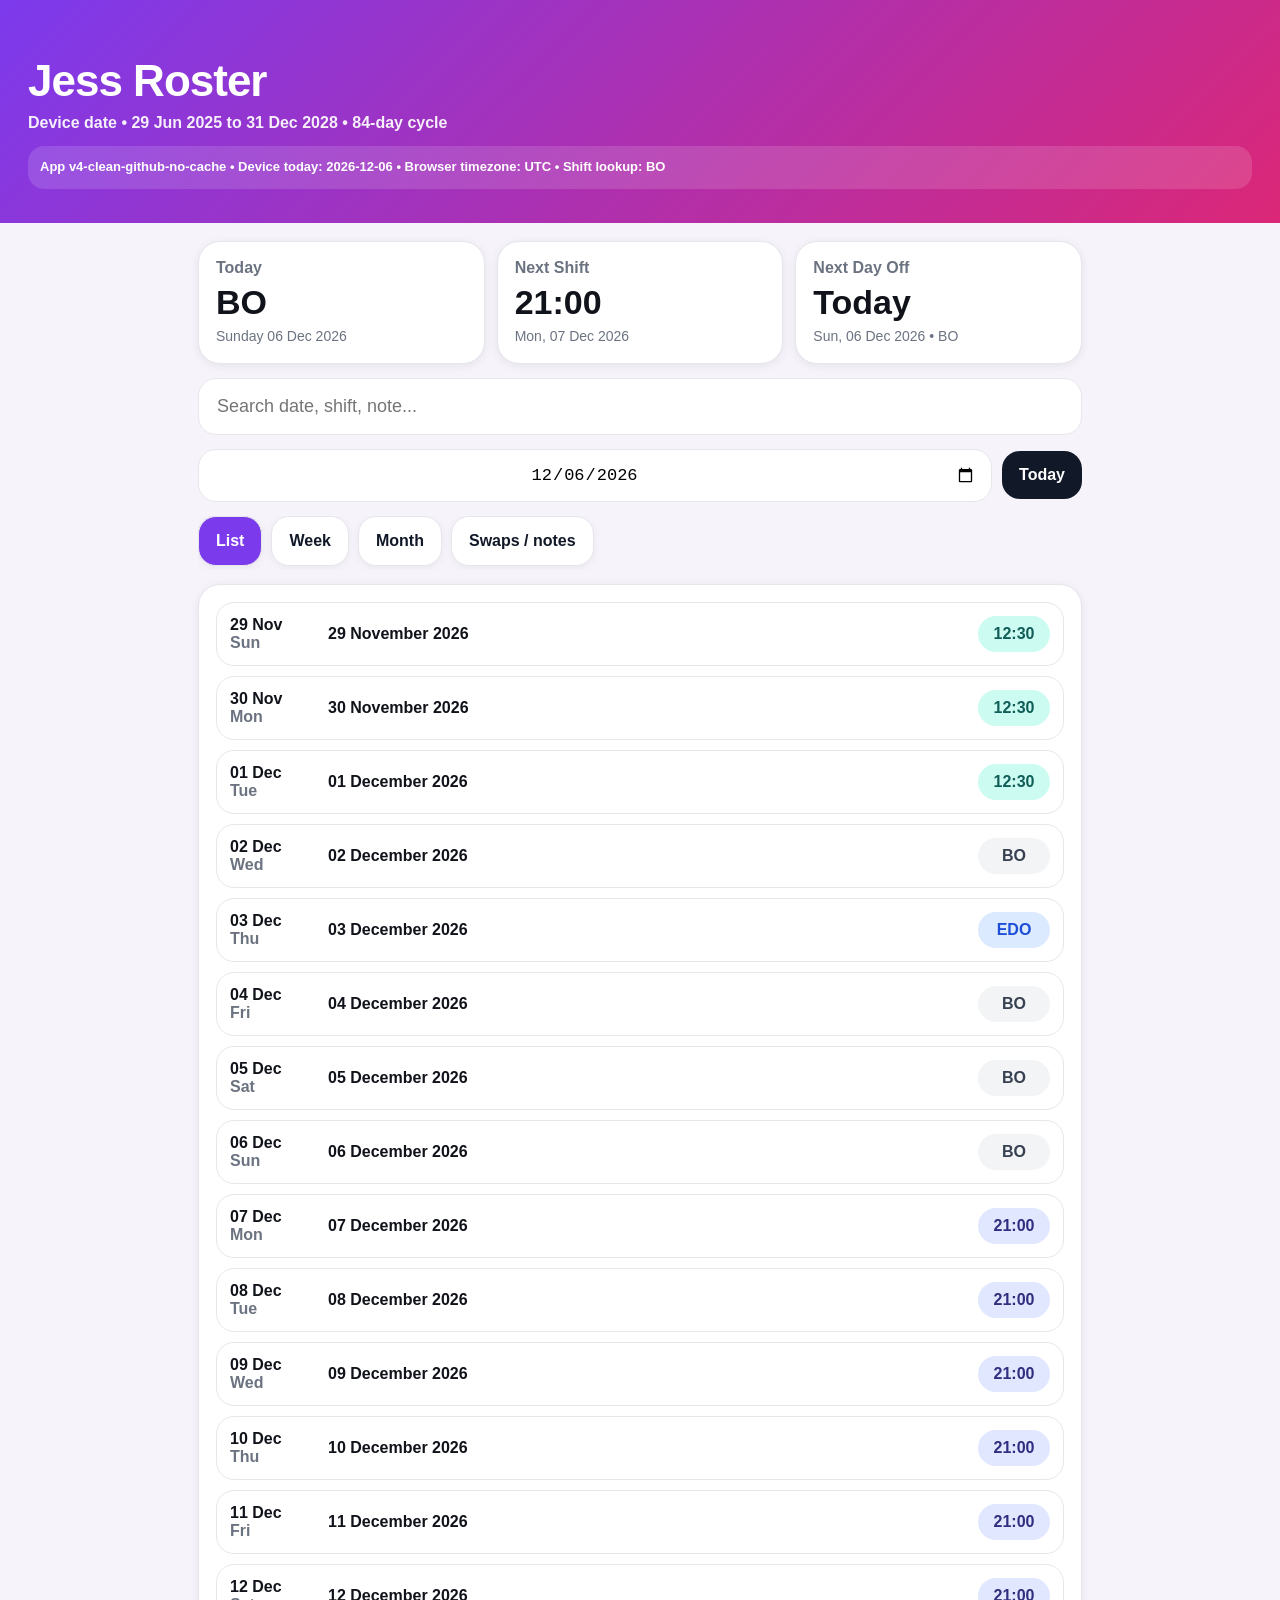
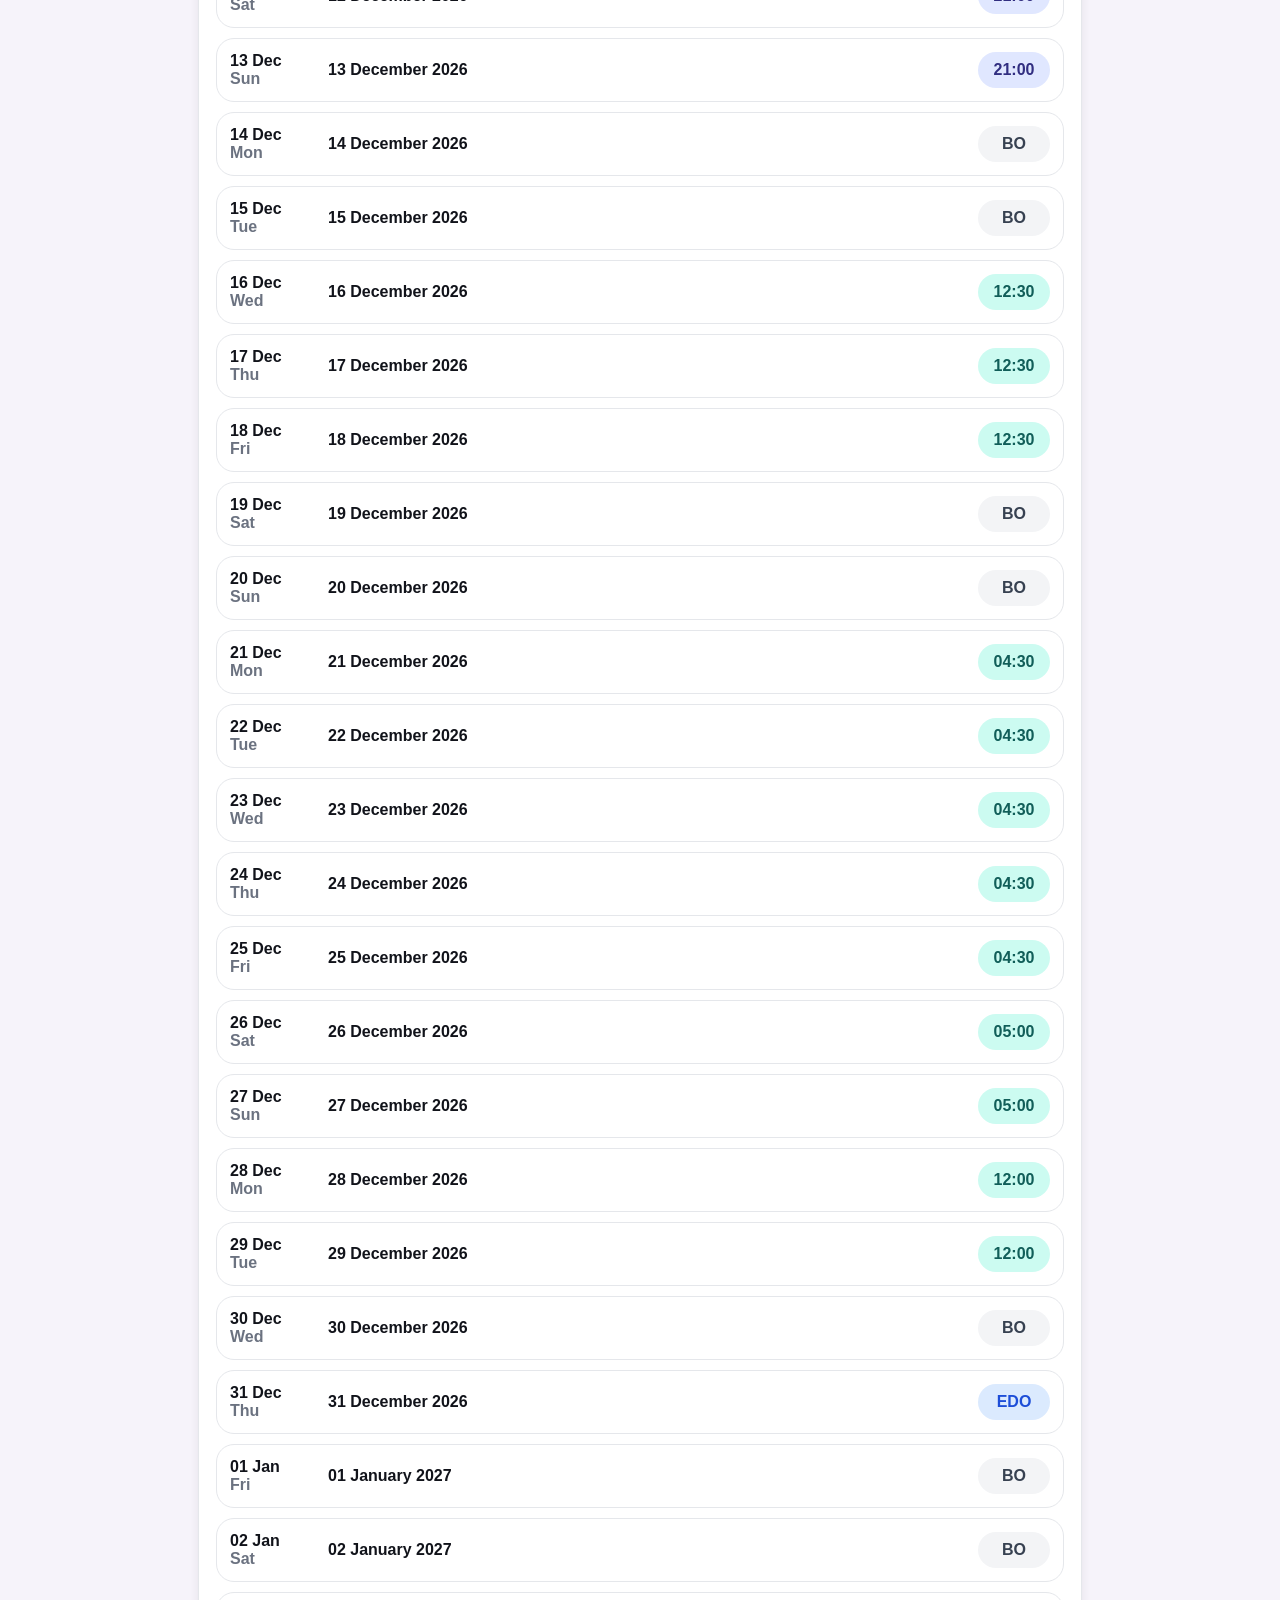
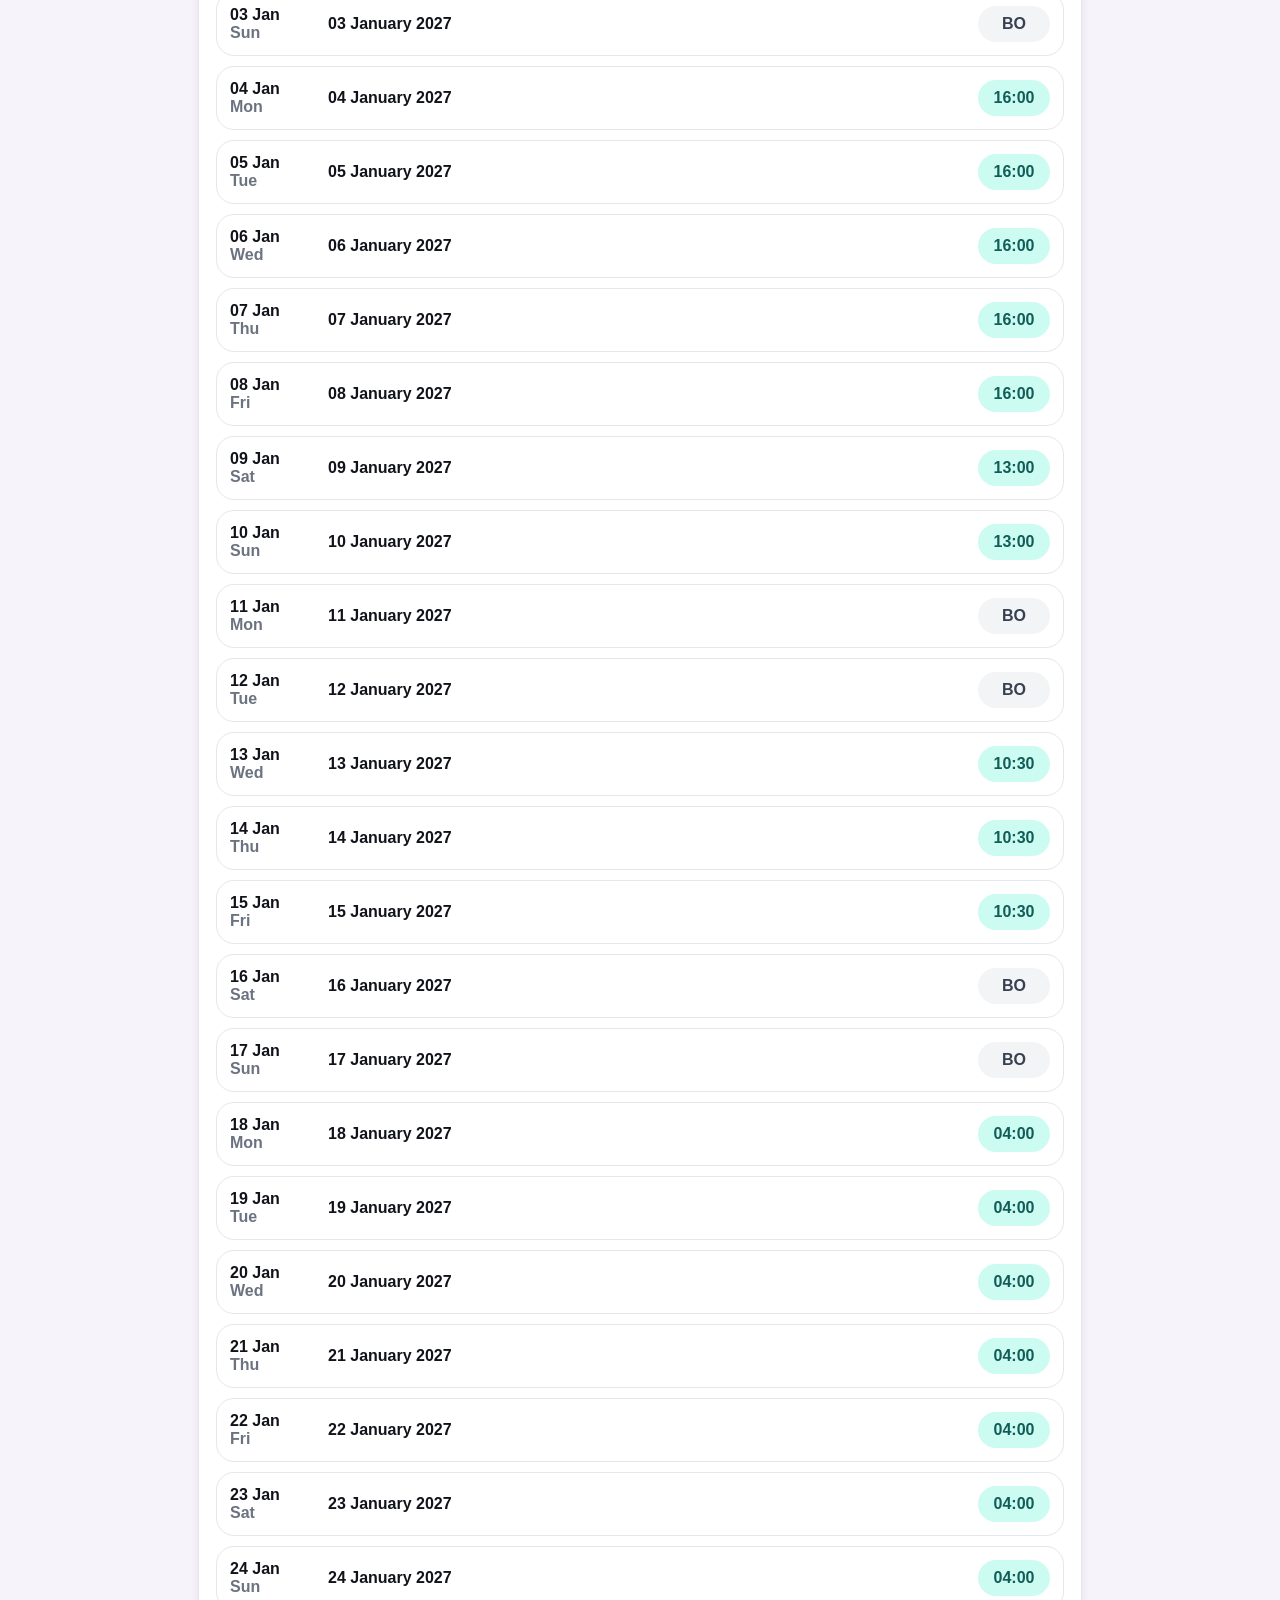
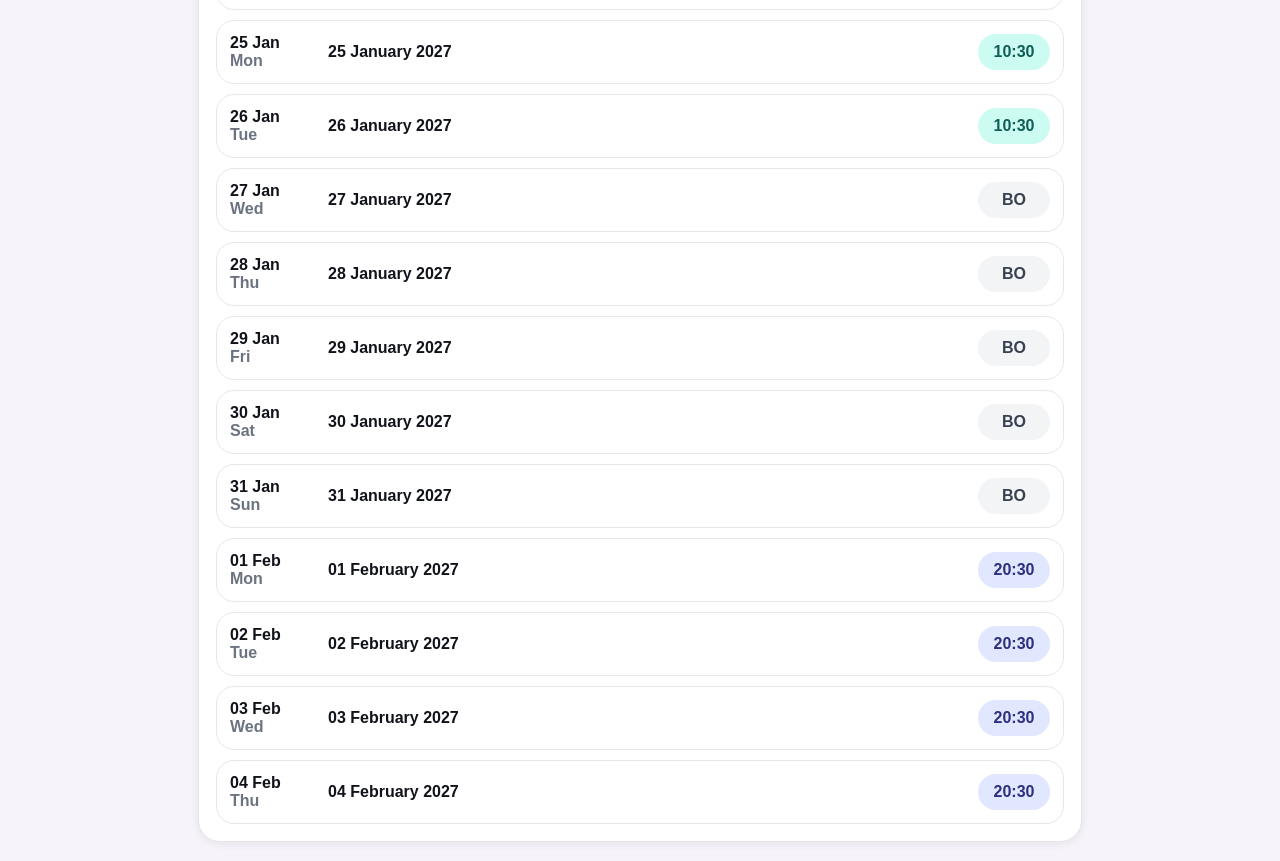
==== Index.html @ bc6a0fcf "Add files via upload" ====
<!doctype html>
<html lang="en-AU">
<head>
<meta charset="utf-8">
<meta name="viewport" content="width=device-width,initial-scale=1,viewport-fit=cover">
<meta name="theme-color" content="#7c3aed">
<meta name="apple-mobile-web-app-capable" content="yes">
<meta name="apple-mobile-web-app-status-bar-style" content="black-translucent">
<meta name="apple-mobile-web-app-title" content="Jess Roster">
<link rel="manifest" href="./manifest.json">
<link rel="apple-touch-icon" href="./icon-192.png">
<title>Jess Roster</title>
<style>
:root {
  --bg:#f6f3fa; --card:#fff; --ink:#11131a; --muted:#6b7280; --line:#e5e7eb;
  --purple:#7c3aed; --pink:#db2777;
}
* { box-sizing:border-box; -webkit-tap-highlight-color:transparent; }
html { -webkit-text-size-adjust:100%; }
body {
  margin:0; background:var(--bg); color:var(--ink);
  font-family:-apple-system,BlinkMacSystemFont,"Segoe UI",Roboto,Arial,sans-serif;
  padding-bottom:env(safe-area-inset-bottom);
}
header {
  padding:calc(42px + env(safe-area-inset-top)) 22px 26px;
  color:white; background:linear-gradient(135deg,var(--purple),var(--pink));
}
h1 { margin:0; font-size:40px; letter-spacing:-1px; }
header p { margin:8px 0 0; font-size:16px; opacity:.92; font-weight:700; }
main { padding:14px; max-width:920px; margin:auto; }
.grid { display:grid; grid-template-columns:1fr; gap:12px; }
.card { background:var(--card); border:1px solid var(--line); border-radius:22px; padding:17px; box-shadow:0 2px 10px #00000012; }
.label { color:var(--muted); font-weight:800; font-size:16px; }
.big { font-size:34px; font-weight:900; margin-top:8px; line-height:1.05; min-height:38px; }
.small { color:var(--muted); font-size:14px; margin-top:5px; min-height:18px; }
.search { width:100%; padding:17px 18px; border:1px solid var(--line); border-radius:18px; font-size:18px; margin:14px 0; }
.datebar { display:flex; gap:10px; align-items:center; }
.datebar input { min-width:0; flex:1; padding:15px; border-radius:18px; border:1px solid var(--line); text-align:center; font-size:17px; }
button { border:0; border-radius:18px; padding:15px 17px; font-weight:900; background:#111827; color:white; cursor:pointer; font-size:16px; }
.tabs { display:flex; gap:9px; overflow:auto; margin:14px 0; padding-bottom:4px; }
.tabs button { white-space:nowrap; background:white; color:#111827; border:1px solid var(--line); box-shadow:0 2px 8px #0000000d; }
.tabs button.active { background:var(--purple); color:white; }
.rows { display:grid; gap:10px; }
.row { display:grid; grid-template-columns:88px 1fr 76px; gap:10px; align-items:center; padding:13px; border:1px solid var(--line); border-radius:18px; background:white; }
.row .d { font-weight:900; }
.row .w { color:var(--muted); font-weight:700; }
.pill { justify-self:end; min-width:72px; text-align:center; border-radius:999px; padding:9px 10px; font-weight:900; background:#eef2ff; }
.pill.off { background:#f3f4f6; color:#374151; }
.pill.day { background:#ccfbf1; color:#115e59; }
.pill.night { background:#e0e7ff; color:#312e81; }
.pill.leave { background:#fef3c7; color:#92400e; }
.pill.edo { background:#dbeafe; color:#1d4ed8; }
.monthHead { display:flex; align-items:center; justify-content:space-between; margin-bottom:12px; gap:10px; }
.monthHead h2 { margin:0; font-size:21px; text-align:center; }
.monthGrid { display:grid; grid-template-columns:repeat(7,1fr); gap:6px; }
.dow { text-align:center; font-size:12px; font-weight:900; color:var(--muted); }
.daycell { min-height:66px; background:white; border:1px solid var(--line); border-radius:14px; padding:6px; }
.daycell.other { opacity:.35; }
.daycell.today { outline:3px solid var(--purple); }
.num { font-weight:900; }
.shift { margin-top:5px; display:inline-block; font-weight:900; font-size:12px; border-radius:999px; padding:5px 6px; background:#eef2ff; }
textarea { width:100%; border:1px solid var(--line); border-radius:14px; padding:12px; min-height:90px; font-size:16px; }
.note { border:1px solid var(--line); background:white; border-radius:16px; padding:12px; margin-bottom:10px; }
.debug { margin-top:14px; padding:12px; border-radius:16px; background:#ffffff22; color:white; font-size:13px; font-weight:700; line-height:1.45; overflow-wrap:anywhere; }
@media (min-width:720px) {
  header { padding:56px 28px 34px; }
  h1 { font-size:44px; }
  main { padding:18px; }
  .grid { grid-template-columns:repeat(3,1fr); }
  .big { font-size:34px; }
  .daycell { min-height:78px; padding:8px; }
}
</style>
</head>
<body>
<header>
  <h1>Jess Roster</h1>
  <p>Device date • 29 Jun 2025 to 31 Dec 2028 • 84-day cycle</p>
  <div class="debug" id="debugBox">Loading v4-clean-github-no-cache...</div>
</header>
<main>
  <section class="grid">
    <div class="card"><div class="label">Today</div><div id="todayShift" class="big">—</div><div id="todayDate" class="small"></div></div>
    <div class="card"><div class="label">Next Shift</div><div id="nextShift" class="big">—</div><div id="nextDate" class="small"></div></div>
    <div class="card"><div class="label">Next Day Off</div><div id="nextOff" class="big">—</div><div id="nextOffDate" class="small"></div></div>
  </section>

  <input id="search" class="search" placeholder="Search date, shift, note...">

  <div class="datebar">
    <input id="jumpDate" type="date">
    <button id="todayButton" type="button">Today</button>
  </div>

  <nav class="tabs">
    <button class="active" data-view="list" type="button">List</button>
    <button data-view="week" type="button">Week</button>
    <button data-view="month" type="button">Month</button>
    <button data-view="notes" type="button">Swaps / notes</button>
  </nav>

  <section id="content" class="card"></section>
</main>

<script>
const APP_VERSION = "v4-clean-github-no-cache";
const ROSTER = [{"date":"2025-06-29","shift":"20:30"},{"date":"2025-06-30","shift":"BO"},{"date":"2025-07-01","shift":"BO"},{"date":"2025-07-02","shift":"12:00"},{"date":"2025-07-03","shift":"12:00"},{"date":"2025-07-04","shift":"12:00"},{"date":"2025-07-05","shift":"BO"},{"date":"2025-07-06","shift":"BO"},{"date":"2025-07-07","shift":"05:30"},{"date":"2025-07-08","shift":"05:30"},{"date":"2025-07-09","shift":"05:30"},{"date":"2025-07-10","shift":"05:30"},{"date":"2025-07-11","shift":"05:30"},{"date":"2025-07-12","shift":"12:30"},{"date":"2025-07-13","shift":"12:30"},{"date":"2025-07-14","shift":"12:30"},{"date":"2025-07-15","shift":"12:30"},{"date":"2025-07-16","shift":"BO"},{"date":"2025-07-17","shift":"EDO"},{"date":"2025-07-18","shift":"BO"},{"date":"2025-07-19","shift":"BO"},{"date":"2025-07-20","shift":"BO"},{"date":"2025-07-21","shift":"21:00"},{"date":"2025-07-22","shift":"21:00"},{"date":"2025-07-23","shift":"21:00"},{"date":"2025-07-24","shift":"21:00"},{"date":"2025-07-25","shift":"21:00"},{"date":"2025-07-26","shift":"21:00"},{"date":"2025-07-27","shift":"21:00"},{"date":"2025-07-28","shift":"BO"},{"date":"2025-07-29","shift":"BO"},{"date":"2025-07-30","shift":"12:30"},{"date":"2025-07-31","shift":"12:30"},{"date":"2025-08-01","shift":"12:30"},{"date":"2025-08-02","shift":"BO"},{"date":"2025-08-03","shift":"BO"},{"date":"2025-08-04","shift":"04:30"},{"date":"2025-08-05","shift":"04:30"},{"date":"2025-08-06","shift":"04:30"},{"date":"2025-08-07","shift":"04:30"},{"date":"2025-08-08","shift":"04:30"},{"date":"2025-08-09","shift":"05:00"},{"date":"2025-08-10","shift":"05:00"},{"date":"2025-08-11","shift":"12:00"},{"date":"2025-08-12","shift":"12:00"},{"date":"2025-08-13","shift":"BO"},{"date":"2025-08-14","shift":"EDO"},{"date":"2025-08-15","shift":"BO"},{"date":"2025-08-16","shift":"BO"},{"date":"2025-08-17","shift":"BO"},{"date":"2025-08-18","shift":"16:00"},{"date":"2025-08-19","shift":"16:00"},{"date":"2025-08-20","shift":"16:00"},{"date":"2025-08-21","shift":"16:00"},{"date":"2025-08-22","shift":"16:00"},{"date":"2025-08-23","shift":"13:00"},{"date":"2025-08-24","shift":"13:00"},{"date":"2025-08-25","shift":"BO"},{"date":"2025-08-26","shift":"BO"},{"date":"2025-08-27","shift":"10:30"},{"date":"2025-08-28","shift":"10:30"},{"date":"2025-08-29","shift":"10:30"},{"date":"2025-08-30","shift":"BO"},{"date":"2025-08-31","shift":"BO"},{"date":"2025-09-01","shift":"04:00"},{"date":"2025-09-02","shift":"04:00"},{"date":"2025-09-03","shift":"04:00"},{"date":"2025-09-04","shift":"04:00"},{"date":"2025-09-05","shift":"04:00"},{"date":"2025-09-06","shift":"04:00"},{"date":"2025-09-07","shift":"04:00"},{"date":"2025-09-08","shift":"10:30"},{"date":"2025-09-09","shift":"10:30"},{"date":"2025-09-10","shift":"BO"},{"date":"2025-09-11","shift":"BO"},{"date":"2025-09-12","shift":"BO"},{"date":"2025-09-13","shift":"BO"},{"date":"2025-09-14","shift":"BO"},{"date":"2025-09-15","shift":"20:30"},{"date":"2025-09-16","shift":"20:30"},{"date":"2025-09-17","shift":"20:30"},{"date":"2025-09-18","shift":"20:30"},{"date":"2025-09-19","shift":"20:30"},{"date":"2025-09-20","shift":"20:30"},{"date":"2025-09-21","shift":"20:30"},{"date":"2025-09-22","shift":"BO"},{"date":"2025-09-23","shift":"BO"},{"date":"2025-09-24","shift":"12:00"},{"date":"2025-09-25","shift":"12:00"},{"date":"2025-09-26","shift":"12:00"},{"date":"2025-09-27","shift":"BO"},{"date":"2025-09-28","shift":"BO"},{"date":"2025-09-29","shift":"05:30"},{"date":"2025-09-30","shift":"05:30"},{"date":"2025-10-01","shift":"05:30"},{"date":"2025-10-02","shift":"05:30"},{"date":"2025-10-03","shift":"05:30"},{"date":"2025-10-04","shift":"12:30"},{"date":"2025-10-05","shift":"12:30"},{"date":"2025-10-06","shift":"12:30"},{"date":"2025-10-07","shift":"12:30"},{"date":"2025-10-08","shift":"BO"},{"date":"2025-10-09","shift":"EDO"},{"date":"2025-10-10","shift":"BO"},{"date":"2025-10-11","shift":"BO"},{"date":"2025-10-12","shift":"BO"},{"date":"2025-10-13","shift":"21:00"},{"date":"2025-10-14","shift":"21:00"},{"date":"2025-10-15","shift":"21:00"},{"date":"2025-10-16","shift":"21:00"},{"date":"2025-10-17","shift":"21:00"},{"date":"2025-10-18","shift":"21:00"},{"date":"2025-10-19","shift":"21:00"},{"date":"2025-10-20","shift":"BO"},{"date":"2025-10-21","shift":"BO"},{"date":"2025-10-22","shift":"12:30"},{"date":"2025-10-23","shift":"12:30"},{"date":"2025-10-24","shift":"12:30"},{"date":"2025-10-25","shift":"BO"},{"date":"2025-10-26","shift":"BO"},{"date":"2025-10-27","shift":"04:30"},{"date":"2025-10-28","shift":"04:30"},{"date":"2025-10-29","shift":"04:30"},{"date":"2025-10-30","shift":"04:30"},{"date":"2025-10-31","shift":"04:30"},{"date":"2025-11-01","shift":"05:00"},{"date":"2025-11-02","shift":"05:00"},{"date":"2025-11-03","shift":"12:00"},{"date":"2025-11-04","shift":"12:00"},{"date":"2025-11-05","shift":"BO"},{"date":"2025-11-06","shift":"EDO"},{"date":"2025-11-07","shift":"BO"},{"date":"2025-11-08","shift":"BO"},{"date":"2025-11-09","shift":"BO"},{"date":"2025-11-10","shift":"16:00"},{"date":"2025-11-11","shift":"16:00"},{"date":"2025-11-12","shift":"16:00"},{"date":"2025-11-13","shift":"16:00"},{"date":"2025-11-14","shift":"16:00"},{"date":"2025-11-15","shift":"13:00"},{"date":"2025-11-16","shift":"13:00"},{"date":"2025-11-17","shift":"BO"},{"date":"2025-11-18","shift":"BO"},{"date":"2025-11-19","shift":"10:30"},{"date":"2025-11-20","shift":"10:30"},{"date":"2025-11-21","shift":"10:30"},{"date":"2025-11-22","shift":"BO"},{"date":"2025-11-23","shift":"BO"},{"date":"2025-11-24","shift":"04:00"},{"date":"2025-11-25","shift":"04:00"},{"date":"2025-11-26","shift":"04:00"},{"date":"2025-11-27","shift":"04:00"},{"date":"2025-11-28","shift":"04:00"},{"date":"2025-11-29","shift":"04:00"},{"date":"2025-11-30","shift":"04:00"},{"date":"2025-12-01","shift":"10:30"},{"date":"2025-12-02","shift":"10:30"},{"date":"2025-12-03","shift":"BO"},{"date":"2025-12-04","shift":"BO"},{"date":"2025-12-05","shift":"BO"},{"date":"2025-12-06","shift":"BO"},{"date":"2025-12-07","shift":"BO"},{"date":"2025-12-08","shift":"20:30"},{"date":"2025-12-09","shift":"20:30"},{"date":"2025-12-10","shift":"20:30"},{"date":"2025-12-11","shift":"20:30"},{"date":"2025-12-12","shift":"20:30"},{"date":"2025-12-13","shift":"20:30"},{"date":"2025-12-14","shift":"20:30"},{"date":"2025-12-15","shift":"BO"},{"date":"2025-12-16","shift":"BO"},{"date":"2025-12-17","shift":"12:00"},{"date":"2025-12-18","shift":"12:00"},{"date":"2025-12-19","shift":"12:00"},{"date":"2025-12-20","shift":"BO"},{"date":"2025-12-21","shift":"BO"},{"date":"2025-12-22","shift":"05:30"},{"date":"2025-12-23","shift":"05:30"},{"date":"2025-12-24","shift":"05:30"},{"date":"2025-12-25","shift":"05:30"},{"date":"2025-12-26","shift":"05:30"},{"date":"2025-12-27","shift":"12:30"},{"date":"2025-12-28","shift":"12:30"},{"date":"2025-12-29","shift":"12:30"},{"date":"2025-12-30","shift":"12:30"},{"date":"2025-12-31","shift":"BO"},{"date":"2026-01-01","shift":"EDO"},{"date":"2026-01-02","shift":"BO"},{"date":"2026-01-03","shift":"BO"},{"date":"2026-01-04","shift":"BO"},{"date":"2026-01-05","shift":"21:00"},{"date":"2026-01-06","shift":"21:00"},{"date":"2026-01-07","shift":"21:00"},{"date":"2026-01-08","shift":"21:00"},{"date":"2026-01-09","shift":"21:00"},{"date":"2026-01-10","shift":"21:00"},{"date":"2026-01-11","shift":"21:00"},{"date":"2026-01-12","shift":"BO"},{"date":"2026-01-13","shift":"BO"},{"date":"2026-01-14","shift":"12:30"},{"date":"2026-01-15","shift":"12:30"},{"date":"2026-01-16","shift":"12:30"},{"date":"2026-01-17","shift":"BO"},{"date":"2026-01-18","shift":"BO"},{"date":"2026-01-19","shift":"04:30"},{"date":"2026-01-20","shift":"04:30"},{"date":"2026-01-21","shift":"04:30"},{"date":"2026-01-22","shift":"04:30"},{"date":"2026-01-23","shift":"04:30"},{"date":"2026-01-24","shift":"05:00"},{"date":"2026-01-25","shift":"05:00"},{"date":"2026-01-26","shift":"12:00"},{"date":"2026-01-27","shift":"12:00"},{"date":"2026-01-28","shift":"BO"},{"date":"2026-01-29","shift":"EDO"},{"date":"2026-01-30","shift":"BO"},{"date":"2026-01-31","shift":"BO"},{"date":"2026-02-01","shift":"BO"},{"date":"2026-02-02","shift":"16:00"},{"date":"2026-02-03","shift":"16:00"},{"date":"2026-02-04","shift":"16:00"},{"date":"2026-02-05","shift":"16:00"},{"date":"2026-02-06","shift":"16:00"},{"date":"2026-02-07","shift":"13:00"},{"date":"2026-02-08","shift":"13:00"},{"date":"2026-02-09","shift":"BO"},{"date":"2026-02-10","shift":"BO"},{"date":"2026-02-11","shift":"10:30"},{"date":"2026-02-12","shift":"10:30"},{"date":"2026-02-13","shift":"10:30"},{"date":"2026-02-14","shift":"BO"},{"date":"2026-02-15","shift":"BO"},{"date":"2026-02-16","shift":"04:00"},{"date":"2026-02-17","shift":"04:00"},{"date":"2026-02-18","shift":"04:00"},{"date":"2026-02-19","shift":"04:00"},{"date":"2026-02-20","shift":"04:00"},{"date":"2026-02-21","shift":"04:00"},{"date":"2026-02-22","shift":"04:00"},{"date":"2026-02-23","shift":"10:30"},{"date":"2026-02-24","shift":"10:30"},{"date":"2026-02-25","shift":"BO"},{"date":"2026-02-26","shift":"BO"},{"date":"2026-02-27","shift":"BO"},{"date":"2026-02-28","shift":"BO"},{"date":"2026-03-01","shift":"BO"},{"date":"2026-03-02","shift":"20:30"},{"date":"2026-03-03","shift":"20:30"},{"date":"2026-03-04","shift":"20:30"},{"date":"2026-03-05","shift":"20:30"},{"date":"2026-03-06","shift":"20:30"},{"date":"2026-03-07","shift":"20:30"},{"date":"2026-03-08","shift":"20:30"},{"date":"2026-03-09","shift":"BO"},{"date":"2026-03-10","shift":"BO"},{"date":"2026-03-11","shift":"12:00"},{"date":"2026-03-12","shift":"12:00"},{"date":"2026-03-13","shift":"12:00"},{"date":"2026-03-14","shift":"BO"},{"date":"2026-03-15","shift":"BO"},{"date":"2026-03-16","shift":"05:30"},{"date":"2026-03-17","shift":"05:30"},{"date":"2026-03-18","shift":"05:30"},{"date":"2026-03-19","shift":"05:30"},{"date":"2026-03-20","shift":"05:30"},{"date":"2026-03-21","shift":"12:30"},{"date":"2026-03-22","shift":"12:30"},{"date":"2026-03-23","shift":"12:30"},{"date":"2026-03-24","shift":"12:30"},{"date":"2026-03-25","shift":"BO"},{"date":"2026-03-26","shift":"EDO"},{"date":"2026-03-27","shift":"BO"},{"date":"2026-03-28","shift":"BO"},{"date":"2026-03-29","shift":"BO"},{"date":"2026-03-30","shift":"21:00"},{"date":"2026-03-31","shift":"21:00"},{"date":"2026-04-01","shift":"21:00"},{"date":"2026-04-02","shift":"21:00"},{"date":"2026-04-03","shift":"21:00"},{"date":"2026-04-04","shift":"21:00"},{"date":"2026-04-05","shift":"21:00"},{"date":"2026-04-06","shift":"BO"},{"date":"2026-04-07","shift":"BO"},{"date":"2026-04-08","shift":"12:30"},{"date":"2026-04-09","shift":"12:30"},{"date":"2026-04-10","shift":"12:30"},{"date":"2026-04-11","shift":"BO"},{"date":"2026-04-12","shift":"BO"},{"date":"2026-04-13","shift":"04:30"},{"date":"2026-04-14","shift":"04:30"},{"date":"2026-04-15","shift":"04:30"},{"date":"2026-04-16","shift":"04:30"},{"date":"2026-04-17","shift":"04:30"},{"date":"2026-04-18","shift":"05:00"},{"date":"2026-04-19","shift":"05:00"},{"date":"2026-04-20","shift":"12:00"},{"date":"2026-04-21","shift":"12:00"},{"date":"2026-04-22","shift":"BO"},{"date":"2026-04-23","shift":"EDO"},{"date":"2026-04-24","shift":"BO"},{"date":"2026-04-25","shift":"BO"},{"date":"2026-04-26","shift":"BO"},{"date":"2026-04-27","shift":"16:00"},{"date":"2026-04-28","shift":"16:00"},{"date":"2026-04-29","shift":"16:00"},{"date":"2026-04-30","shift":"16:00"},{"date":"2026-05-01","shift":"16:00"},{"date":"2026-05-02","shift":"13:00"},{"date":"2026-05-03","shift":"13:00"},{"date":"2026-05-04","shift":"BO"},{"date":"2026-05-05","shift":"BO"},{"date":"2026-05-06","shift":"10:30"},{"date":"2026-05-07","shift":"10:30"},{"date":"2026-05-08","shift":"10:30"},{"date":"2026-05-09","shift":"BO"},{"date":"2026-05-10","shift":"BO"},{"date":"2026-05-11","shift":"04:00"},{"date":"2026-05-12","shift":"04:00"},{"date":"2026-05-13","shift":"04:00"},{"date":"2026-05-14","shift":"04:00"},{"date":"2026-05-15","shift":"04:00"},{"date":"2026-05-16","shift":"04:00"},{"date":"2026-05-17","shift":"04:00"},{"date":"2026-05-18","shift":"10:30"},{"date":"2026-05-19","shift":"10:30"},{"date":"2026-05-20","shift":"BO"},{"date":"2026-05-21","shift":"BO"},{"date":"2026-05-22","shift":"BO"},{"date":"2026-05-23","shift":"BO"},{"date":"2026-05-24","shift":"BO"},{"date":"2026-05-25","shift":"20:30"},{"date":"2026-05-26","shift":"20:30"},{"date":"2026-05-27","shift":"20:30"},{"date":"2026-05-28","shift":"20:30"},{"date":"2026-05-29","shift":"20:30"},{"date":"2026-05-30","shift":"20:30"},{"date":"2026-05-31","shift":"20:30"},{"date":"2026-06-01","shift":"BO"},{"date":"2026-06-02","shift":"BO"},{"date":"2026-06-03","shift":"12:00"},{"date":"2026-06-04","shift":"12:00"},{"date":"2026-06-05","shift":"12:00"},{"date":"2026-06-06","shift":"BO"},{"date":"2026-06-07","shift":"BO"},{"date":"2026-06-08","shift":"05:30"},{"date":"2026-06-09","shift":"05:30"},{"date":"2026-06-10","shift":"05:30"},{"date":"2026-06-11","shift":"05:30"},{"date":"2026-06-12","shift":"05:30"},{"date":"2026-06-13","shift":"12:30"},{"date":"2026-06-14","shift":"12:30"},{"date":"2026-06-15","shift":"12:30"},{"date":"2026-06-16","shift":"12:30"},{"date":"2026-06-17","shift":"BO"},{"date":"2026-06-18","shift":"EDO"},{"date":"2026-06-19","shift":"BO"},{"date":"2026-06-20","shift":"BO"},{"date":"2026-06-21","shift":"BO"},{"date":"2026-06-22","shift":"21:00"},{"date":"2026-06-23","shift":"21:00"},{"date":"2026-06-24","shift":"21:00"},{"date":"2026-06-25","shift":"21:00"},{"date":"2026-06-26","shift":"21:00"},{"date":"2026-06-27","shift":"21:00"},{"date":"2026-06-28","shift":"21:00"},{"date":"2026-06-29","shift":"BO"},{"date":"2026-06-30","shift":"BO"},{"date":"2026-07-01","shift":"12:30"},{"date":"2026-07-02","shift":"12:30"},{"date":"2026-07-03","shift":"12:30"},{"date":"2026-07-04","shift":"BO"},{"date":"2026-07-05","shift":"BO"},{"date":"2026-07-06","shift":"04:30"},{"date":"2026-07-07","shift":"04:30"},{"date":"2026-07-08","shift":"04:30"},{"date":"2026-07-09","shift":"04:30"},{"date":"2026-07-10","shift":"04:30"},{"date":"2026-07-11","shift":"05:00"},{"date":"2026-07-12","shift":"05:00"},{"date":"2026-07-13","shift":"12:00"},{"date":"2026-07-14","shift":"12:00"},{"date":"2026-07-15","shift":"BO"},{"date":"2026-07-16","shift":"EDO"},{"date":"2026-07-17","shift":"BO"},{"date":"2026-07-18","shift":"BO"},{"date":"2026-07-19","shift":"BO"},{"date":"2026-07-20","shift":"16:00"},{"date":"2026-07-21","shift":"16:00"},{"date":"2026-07-22","shift":"16:00"},{"date":"2026-07-23","shift":"16:00"},{"date":"2026-07-24","shift":"16:00"},{"date":"2026-07-25","shift":"13:00"},{"date":"2026-07-26","shift":"13:00"},{"date":"2026-07-27","shift":"BO"},{"date":"2026-07-28","shift":"BO"},{"date":"2026-07-29","shift":"10:30"},{"date":"2026-07-30","shift":"10:30"},{"date":"2026-07-31","shift":"10:30"},{"date":"2026-08-01","shift":"BO"},{"date":"2026-08-02","shift":"BO"},{"date":"2026-08-03","shift":"04:00"},{"date":"2026-08-04","shift":"04:00"},{"date":"2026-08-05","shift":"04:00"},{"date":"2026-08-06","shift":"04:00"},{"date":"2026-08-07","shift":"04:00"},{"date":"2026-08-08","shift":"04:00"},{"date":"2026-08-09","shift":"04:00"},{"date":"2026-08-10","shift":"10:30"},{"date":"2026-08-11","shift":"10:30"},{"date":"2026-08-12","shift":"BO"},{"date":"2026-08-13","shift":"BO"},{"date":"2026-08-14","shift":"BO"},{"date":"2026-08-15","shift":"BO"},{"date":"2026-08-16","shift":"BO"},{"date":"2026-08-17","shift":"20:30"},{"date":"2026-08-18","shift":"20:30"},{"date":"2026-08-19","shift":"20:30"},{"date":"2026-08-20","shift":"20:30"},{"date":"2026-08-21","shift":"20:30"},{"date":"2026-08-22","shift":"20:30"},{"date":"2026-08-23","shift":"20:30"},{"date":"2026-08-24","shift":"BO"},{"date":"2026-08-25","shift":"BO"},{"date":"2026-08-26","shift":"12:00"},{"date":"2026-08-27","shift":"12:00"},{"date":"2026-08-28","shift":"12:00"},{"date":"2026-08-29","shift":"BO"},{"date":"2026-08-30","shift":"BO"},{"date":"2026-08-31","shift":"05:30"},{"date":"2026-09-01","shift":"05:30"},{"date":"2026-09-02","shift":"05:30"},{"date":"2026-09-03","shift":"05:30"},{"date":"2026-09-04","shift":"05:30"},{"date":"2026-09-05","shift":"12:30"},{"date":"2026-09-06","shift":"12:30"},{"date":"2026-09-07","shift":"12:30"},{"date":"2026-09-08","shift":"12:30"},{"date":"2026-09-09","shift":"BO"},{"date":"2026-09-10","shift":"EDO"},{"date":"2026-09-11","shift":"BO"},{"date":"2026-09-12","shift":"BO"},{"date":"2026-09-13","shift":"BO"},{"date":"2026-09-14","shift":"21:00"},{"date":"2026-09-15","shift":"21:00"},{"date":"2026-09-16","shift":"21:00"},{"date":"2026-09-17","shift":"21:00"},{"date":"2026-09-18","shift":"21:00"},{"date":"2026-09-19","shift":"21:00"},{"date":"2026-09-20","shift":"21:00"},{"date":"2026-09-21","shift":"BO"},{"date":"2026-09-22","shift":"BO"},{"date":"2026-09-23","shift":"12:30"},{"date":"2026-09-24","shift":"12:30"},{"date":"2026-09-25","shift":"12:30"},{"date":"2026-09-26","shift":"BO"},{"date":"2026-09-27","shift":"BO"},{"date":"2026-09-28","shift":"04:30"},{"date":"2026-09-29","shift":"04:30"},{"date":"2026-09-30","shift":"04:30"},{"date":"2026-10-01","shift":"04:30"},{"date":"2026-10-02","shift":"04:30"},{"date":"2026-10-03","shift":"05:00"},{"date":"2026-10-04","shift":"05:00"},{"date":"2026-10-05","shift":"12:00"},{"date":"2026-10-06","shift":"12:00"},{"date":"2026-10-07","shift":"BO"},{"date":"2026-10-08","shift":"EDO"},{"date":"2026-10-09","shift":"BO"},{"date":"2026-10-10","shift":"BO"},{"date":"2026-10-11","shift":"BO"},{"date":"2026-10-12","shift":"16:00"},{"date":"2026-10-13","shift":"16:00"},{"date":"2026-10-14","shift":"16:00"},{"date":"2026-10-15","shift":"16:00"},{"date":"2026-10-16","shift":"16:00"},{"date":"2026-10-17","shift":"13:00"},{"date":"2026-10-18","shift":"13:00"},{"date":"2026-10-19","shift":"BO"},{"date":"2026-10-20","shift":"BO"},{"date":"2026-10-21","shift":"10:30"},{"date":"2026-10-22","shift":"10:30"},{"date":"2026-10-23","shift":"10:30"},{"date":"2026-10-24","shift":"BO"},{"date":"2026-10-25","shift":"BO"},{"date":"2026-10-26","shift":"04:00"},{"date":"2026-10-27","shift":"04:00"},{"date":"2026-10-28","shift":"04:00"},{"date":"2026-10-29","shift":"04:00"},{"date":"2026-10-30","shift":"04:00"},{"date":"2026-10-31","shift":"04:00"},{"date":"2026-11-01","shift":"04:00"},{"date":"2026-11-02","shift":"10:30"},{"date":"2026-11-03","shift":"10:30"},{"date":"2026-11-04","shift":"BO"},{"date":"2026-11-05","shift":"BO"},{"date":"2026-11-06","shift":"BO"},{"date":"2026-11-07","shift":"BO"},{"date":"2026-11-08","shift":"BO"},{"date":"2026-11-09","shift":"20:30"},{"date":"2026-11-10","shift":"20:30"},{"date":"2026-11-11","shift":"20:30"},{"date":"2026-11-12","shift":"20:30"},{"date":"2026-11-13","shift":"20:30"},{"date":"2026-11-14","shift":"20:30"},{"date":"2026-11-15","shift":"20:30"},{"date":"2026-11-16","shift":"BO"},{"date":"2026-11-17","shift":"BO"},{"date":"2026-11-18","shift":"12:00"},{"date":"2026-11-19","shift":"12:00"},{"date":"2026-11-20","shift":"12:00"},{"date":"2026-11-21","shift":"BO"},{"date":"2026-11-22","shift":"BO"},{"date":"2026-11-23","shift":"05:30"},{"date":"2026-11-24","shift":"05:30"},{"date":"2026-11-25","shift":"05:30"},{"date":"2026-11-26","shift":"05:30"},{"date":"2026-11-27","shift":"05:30"},{"date":"2026-11-28","shift":"12:30"},{"date":"2026-11-29","shift":"12:30"},{"date":"2026-11-30","shift":"12:30"},{"date":"2026-12-01","shift":"12:30"},{"date":"2026-12-02","shift":"BO"},{"date":"2026-12-03","shift":"EDO"},{"date":"2026-12-04","shift":"BO"},{"date":"2026-12-05","shift":"BO"},{"date":"2026-12-06","shift":"BO"},{"date":"2026-12-07","shift":"21:00"},{"date":"2026-12-08","shift":"21:00"},{"date":"2026-12-09","shift":"21:00"},{"date":"2026-12-10","shift":"21:00"},{"date":"2026-12-11","shift":"21:00"},{"date":"2026-12-12","shift":"21:00"},{"date":"2026-12-13","shift":"21:00"},{"date":"2026-12-14","shift":"BO"},{"date":"2026-12-15","shift":"BO"},{"date":"2026-12-16","shift":"12:30"},{"date":"2026-12-17","shift":"12:30"},{"date":"2026-12-18","shift":"12:30"},{"date":"2026-12-19","shift":"BO"},{"date":"2026-12-20","shift":"BO"},{"date":"2026-12-21","shift":"04:30"},{"date":"2026-12-22","shift":"04:30"},{"date":"2026-12-23","shift":"04:30"},{"date":"2026-12-24","shift":"04:30"},{"date":"2026-12-25","shift":"04:30"},{"date":"2026-12-26","shift":"05:00"},{"date":"2026-12-27","shift":"05:00"},{"date":"2026-12-28","shift":"12:00"},{"date":"2026-12-29","shift":"12:00"},{"date":"2026-12-30","shift":"BO"},{"date":"2026-12-31","shift":"EDO"},{"date":"2027-01-01","shift":"BO"},{"date":"2027-01-02","shift":"BO"},{"date":"2027-01-03","shift":"BO"},{"date":"2027-01-04","shift":"16:00"},{"date":"2027-01-05","shift":"16:00"},{"date":"2027-01-06","shift":"16:00"},{"date":"2027-01-07","shift":"16:00"},{"date":"2027-01-08","shift":"16:00"},{"date":"2027-01-09","shift":"13:00"},{"date":"2027-01-10","shift":"13:00"},{"date":"2027-01-11","shift":"BO"},{"date":"2027-01-12","shift":"BO"},{"date":"2027-01-13","shift":"10:30"},{"date":"2027-01-14","shift":"10:30"},{"date":"2027-01-15","shift":"10:30"},{"date":"2027-01-16","shift":"BO"},{"date":"2027-01-17","shift":"BO"},{"date":"2027-01-18","shift":"04:00"},{"date":"2027-01-19","shift":"04:00"},{"date":"2027-01-20","shift":"04:00"},{"date":"2027-01-21","shift":"04:00"},{"date":"2027-01-22","shift":"04:00"},{"date":"2027-01-23","shift":"04:00"},{"date":"2027-01-24","shift":"04:00"},{"date":"2027-01-25","shift":"10:30"},{"date":"2027-01-26","shift":"10:30"},{"date":"2027-01-27","shift":"BO"},{"date":"2027-01-28","shift":"BO"},{"date":"2027-01-29","shift":"BO"},{"date":"2027-01-30","shift":"BO"},{"date":"2027-01-31","shift":"BO"},{"date":"2027-02-01","shift":"20:30"},{"date":"2027-02-02","shift":"20:30"},{"date":"2027-02-03","shift":"20:30"},{"date":"2027-02-04","shift":"20:30"},{"date":"2027-02-05","shift":"20:30"},{"date":"2027-02-06","shift":"20:30"},{"date":"2027-02-07","shift":"20:30"},{"date":"2027-02-08","shift":"BO"},{"date":"2027-02-09","shift":"BO"},{"date":"2027-02-10","shift":"12:00"},{"date":"2027-02-11","shift":"12:00"},{"date":"2027-02-12","shift":"12:00"},{"date":"2027-02-13","shift":"BO"},{"date":"2027-02-14","shift":"BO"},{"date":"2027-02-15","shift":"05:30"},{"date":"2027-02-16","shift":"05:30"},{"date":"2027-02-17","shift":"05:30"},{"date":"2027-02-18","shift":"05:30"},{"date":"2027-02-19","shift":"05:30"},{"date":"2027-02-20","shift":"12:30"},{"date":"2027-02-21","shift":"12:30"},{"date":"2027-02-22","shift":"12:30"},{"date":"2027-02-23","shift":"12:30"},{"date":"2027-02-24","shift":"BO"},{"date":"2027-02-25","shift":"EDO"},{"date":"2027-02-26","shift":"BO"},{"date":"2027-02-27","shift":"BO"},{"date":"2027-02-28","shift":"BO"},{"date":"2027-03-01","shift":"21:00"},{"date":"2027-03-02","shift":"21:00"},{"date":"2027-03-03","shift":"21:00"},{"date":"2027-03-04","shift":"21:00"},{"date":"2027-03-05","shift":"21:00"},{"date":"2027-03-06","shift":"21:00"},{"date":"2027-03-07","shift":"21:00"},{"date":"2027-03-08","shift":"BO"},{"date":"2027-03-09","shift":"BO"},{"date":"2027-03-10","shift":"12:30"},{"date":"2027-03-11","shift":"12:30"},{"date":"2027-03-12","shift":"12:30"},{"date":"2027-03-13","shift":"BO"},{"date":"2027-03-14","shift":"BO"},{"date":"2027-03-15","shift":"04:30"},{"date":"2027-03-16","shift":"04:30"},{"date":"2027-03-17","shift":"04:30"},{"date":"2027-03-18","shift":"04:30"},{"date":"2027-03-19","shift":"04:30"},{"date":"2027-03-20","shift":"05:00"},{"date":"2027-03-21","shift":"05:00"},{"date":"2027-03-22","shift":"12:00"},{"date":"2027-03-23","shift":"12:00"},{"date":"2027-03-24","shift":"BO"},{"date":"2027-03-25","shift":"EDO"},{"date":"2027-03-26","shift":"BO"},{"date":"2027-03-27","shift":"BO"},{"date":"2027-03-28","shift":"BO"},{"date":"2027-03-29","shift":"16:00"},{"date":"2027-03-30","shift":"16:00"},{"date":"2027-03-31","shift":"16:00"},{"date":"2027-04-01","shift":"16:00"},{"date":"2027-04-02","shift":"16:00"},{"date":"2027-04-03","shift":"13:00"},{"date":"2027-04-04","shift":"13:00"},{"date":"2027-04-05","shift":"BO"},{"date":"2027-04-06","shift":"BO"},{"date":"2027-04-07","shift":"10:30"},{"date":"2027-04-08","shift":"10:30"},{"date":"2027-04-09","shift":"10:30"},{"date":"2027-04-10","shift":"BO"},{"date":"2027-04-11","shift":"BO"},{"date":"2027-04-12","shift":"04:00"},{"date":"2027-04-13","shift":"04:00"},{"date":"2027-04-14","shift":"04:00"},{"date":"2027-04-15","shift":"04:00"},{"date":"2027-04-16","shift":"04:00"},{"date":"2027-04-17","shift":"04:00"},{"date":"2027-04-18","shift":"04:00"},{"date":"2027-04-19","shift":"10:30"},{"date":"2027-04-20","shift":"10:30"},{"date":"2027-04-21","shift":"BO"},{"date":"2027-04-22","shift":"BO"},{"date":"2027-04-23","shift":"BO"},{"date":"2027-04-24","shift":"BO"},{"date":"2027-04-25","shift":"BO"},{"date":"2027-04-26","shift":"20:30"},{"date":"2027-04-27","shift":"20:30"},{"date":"2027-04-28","shift":"20:30"},{"date":"2027-04-29","shift":"20:30"},{"date":"2027-04-30","shift":"20:30"},{"date":"2027-05-01","shift":"20:30"},{"date":"2027-05-02","shift":"20:30"},{"date":"2027-05-03","shift":"BO"},{"date":"2027-05-04","shift":"BO"},{"date":"2027-05-05","shift":"12:00"},{"date":"2027-05-06","shift":"12:00"},{"date":"2027-05-07","shift":"12:00"},{"date":"2027-05-08","shift":"BO"},{"date":"2027-05-09","shift":"BO"},{"date":"2027-05-10","shift":"05:30"},{"date":"2027-05-11","shift":"05:30"},{"date":"2027-05-12","shift":"05:30"},{"date":"2027-05-13","shift":"05:30"},{"date":"2027-05-14","shift":"05:30"},{"date":"2027-05-15","shift":"12:30"},{"date":"2027-05-16","shift":"12:30"},{"date":"2027-05-17","shift":"12:30"},{"date":"2027-05-18","shift":"12:30"},{"date":"2027-05-19","shift":"BO"},{"date":"2027-05-20","shift":"EDO"},{"date":"2027-05-21","shift":"BO"},{"date":"2027-05-22","shift":"BO"},{"date":"2027-05-23","shift":"BO"},{"date":"2027-05-24","shift":"21:00"},{"date":"2027-05-25","shift":"21:00"},{"date":"2027-05-26","shift":"21:00"},{"date":"2027-05-27","shift":"21:00"},{"date":"2027-05-28","shift":"21:00"},{"date":"2027-05-29","shift":"21:00"},{"date":"2027-05-30","shift":"21:00"},{"date":"2027-05-31","shift":"BO"},{"date":"2027-06-01","shift":"BO"},{"date":"2027-06-02","shift":"12:30"},{"date":"2027-06-03","shift":"12:30"},{"date":"2027-06-04","shift":"12:30"},{"date":"2027-06-05","shift":"BO"},{"date":"2027-06-06","shift":"BO"},{"date":"2027-06-07","shift":"04:30"},{"date":"2027-06-08","shift":"04:30"},{"date":"2027-06-09","shift":"04:30"},{"date":"2027-06-10","shift":"04:30"},{"date":"2027-06-11","shift":"04:30"},{"date":"2027-06-12","shift":"05:00"},{"date":"2027-06-13","shift":"05:00"},{"date":"2027-06-14","shift":"12:00"},{"date":"2027-06-15","shift":"12:00"},{"date":"2027-06-16","shift":"BO"},{"date":"2027-06-17","shift":"EDO"},{"date":"2027-06-18","shift":"BO"},{"date":"2027-06-19","shift":"BO"},{"date":"2027-06-20","shift":"BO"},{"date":"2027-06-21","shift":"16:00"},{"date":"2027-06-22","shift":"16:00"},{"date":"2027-06-23","shift":"16:00"},{"date":"2027-06-24","shift":"16:00"},{"date":"2027-06-25","shift":"16:00"},{"date":"2027-06-26","shift":"13:00"},{"date":"2027-06-27","shift":"13:00"},{"date":"2027-06-28","shift":"BO"},{"date":"2027-06-29","shift":"BO"},{"date":"2027-06-30","shift":"10:30"},{"date":"2027-07-01","shift":"10:30"},{"date":"2027-07-02","shift":"10:30"},{"date":"2027-07-03","shift":"BO"},{"date":"2027-07-04","shift":"BO"},{"date":"2027-07-05","shift":"04:00"},{"date":"2027-07-06","shift":"04:00"},{"date":"2027-07-07","shift":"04:00"},{"date":"2027-07-08","shift":"04:00"},{"date":"2027-07-09","shift":"04:00"},{"date":"2027-07-10","shift":"04:00"},{"date":"2027-07-11","shift":"04:00"},{"date":"2027-07-12","shift":"10:30"},{"date":"2027-07-13","shift":"10:30"},{"date":"2027-07-14","shift":"BO"},{"date":"2027-07-15","shift":"BO"},{"date":"2027-07-16","shift":"BO"},{"date":"2027-07-17","shift":"BO"},{"date":"2027-07-18","shift":"BO"},{"date":"2027-07-19","shift":"20:30"},{"date":"2027-07-20","shift":"20:30"},{"date":"2027-07-21","shift":"20:30"},{"date":"2027-07-22","shift":"20:30"},{"date":"2027-07-23","shift":"20:30"},{"date":"2027-07-24","shift":"20:30"},{"date":"2027-07-25","shift":"20:30"},{"date":"2027-07-26","shift":"BO"},{"date":"2027-07-27","shift":"BO"},{"date":"2027-07-28","shift":"12:00"},{"date":"2027-07-29","shift":"12:00"},{"date":"2027-07-30","shift":"12:00"},{"date":"2027-07-31","shift":"BO"},{"date":"2027-08-01","shift":"BO"},{"date":"2027-08-02","shift":"05:30"},{"date":"2027-08-03","shift":"05:30"},{"date":"2027-08-04","shift":"05:30"},{"date":"2027-08-05","shift":"05:30"},{"date":"2027-08-06","shift":"05:30"},{"date":"2027-08-07","shift":"12:30"},{"date":"2027-08-08","shift":"12:30"},{"date":"2027-08-09","shift":"12:30"},{"date":"2027-08-10","shift":"12:30"},{"date":"2027-08-11","shift":"BO"},{"date":"2027-08-12","shift":"EDO"},{"date":"2027-08-13","shift":"BO"},{"date":"2027-08-14","shift":"BO"},{"date":"2027-08-15","shift":"BO"},{"date":"2027-08-16","shift":"21:00"},{"date":"2027-08-17","shift":"21:00"},{"date":"2027-08-18","shift":"21:00"},{"date":"2027-08-19","shift":"21:00"},{"date":"2027-08-20","shift":"21:00"},{"date":"2027-08-21","shift":"21:00"},{"date":"2027-08-22","shift":"21:00"},{"date":"2027-08-23","shift":"BO"},{"date":"2027-08-24","shift":"BO"},{"date":"2027-08-25","shift":"12:30"},{"date":"2027-08-26","shift":"12:30"},{"date":"2027-08-27","shift":"12:30"},{"date":"2027-08-28","shift":"BO"},{"date":"2027-08-29","shift":"BO"},{"date":"2027-08-30","shift":"04:30"},{"date":"2027-08-31","shift":"04:30"},{"date":"2027-09-01","shift":"04:30"},{"date":"2027-09-02","shift":"04:30"},{"date":"2027-09-03","shift":"04:30"},{"date":"2027-09-04","shift":"05:00"},{"date":"2027-09-05","shift":"05:00"},{"date":"2027-09-06","shift":"12:00"},{"date":"2027-09-07","shift":"12:00"},{"date":"2027-09-08","shift":"BO"},{"date":"2027-09-09","shift":"EDO"},{"date":"2027-09-10","shift":"BO"},{"date":"2027-09-11","shift":"BO"},{"date":"2027-09-12","shift":"BO"},{"date":"2027-09-13","shift":"16:00"},{"date":"2027-09-14","shift":"16:00"},{"date":"2027-09-15","shift":"16:00"},{"date":"2027-09-16","shift":"16:00"},{"date":"2027-09-17","shift":"16:00"},{"date":"2027-09-18","shift":"13:00"},{"date":"2027-09-19","shift":"13:00"},{"date":"2027-09-20","shift":"BO"},{"date":"2027-09-21","shift":"BO"},{"date":"2027-09-22","shift":"10:30"},{"date":"2027-09-23","shift":"10:30"},{"date":"2027-09-24","shift":"10:30"},{"date":"2027-09-25","shift":"BO"},{"date":"2027-09-26","shift":"BO"},{"date":"2027-09-27","shift":"04:00"},{"date":"2027-09-28","shift":"04:00"},{"date":"2027-09-29","shift":"04:00"},{"date":"2027-09-30","shift":"04:00"},{"date":"2027-10-01","shift":"04:00"},{"date":"2027-10-02","shift":"04:00"},{"date":"2027-10-03","shift":"04:00"},{"date":"2027-10-04","shift":"10:30"},{"date":"2027-10-05","shift":"10:30"},{"date":"2027-10-06","shift":"BO"},{"date":"2027-10-07","shift":"BO"},{"date":"2027-10-08","shift":"BO"},{"date":"2027-10-09","shift":"BO"},{"date":"2027-10-10","shift":"BO"},{"date":"2027-10-11","shift":"20:30"},{"date":"2027-10-12","shift":"20:30"},{"date":"2027-10-13","shift":"20:30"},{"date":"2027-10-14","shift":"20:30"},{"date":"2027-10-15","shift":"20:30"},{"date":"2027-10-16","shift":"20:30"},{"date":"2027-10-17","shift":"20:30"},{"date":"2027-10-18","shift":"BO"},{"date":"2027-10-19","shift":"BO"},{"date":"2027-10-20","shift":"12:00"},{"date":"2027-10-21","shift":"12:00"},{"date":"2027-10-22","shift":"12:00"},{"date":"2027-10-23","shift":"BO"},{"date":"2027-10-24","shift":"BO"},{"date":"2027-10-25","shift":"05:30"},{"date":"2027-10-26","shift":"05:30"},{"date":"2027-10-27","shift":"05:30"},{"date":"2027-10-28","shift":"05:30"},{"date":"2027-10-29","shift":"05:30"},{"date":"2027-10-30","shift":"12:30"},{"date":"2027-10-31","shift":"12:30"},{"date":"2027-11-01","shift":"12:30"},{"date":"2027-11-02","shift":"12:30"},{"date":"2027-11-03","shift":"BO"},{"date":"2027-11-04","shift":"EDO"},{"date":"2027-11-05","shift":"BO"},{"date":"2027-11-06","shift":"BO"},{"date":"2027-11-07","shift":"BO"},{"date":"2027-11-08","shift":"21:00"},{"date":"2027-11-09","shift":"21:00"},{"date":"2027-11-10","shift":"21:00"},{"date":"2027-11-11","shift":"21:00"},{"date":"2027-11-12","shift":"21:00"},{"date":"2027-11-13","shift":"21:00"},{"date":"2027-11-14","shift":"21:00"},{"date":"2027-11-15","shift":"BO"},{"date":"2027-11-16","shift":"BO"},{"date":"2027-11-17","shift":"12:30"},{"date":"2027-11-18","shift":"12:30"},{"date":"2027-11-19","shift":"12:30"},{"date":"2027-11-20","shift":"BO"},{"date":"2027-11-21","shift":"BO"},{"date":"2027-11-22","shift":"04:30"},{"date":"2027-11-23","shift":"04:30"},{"date":"2027-11-24","shift":"04:30"},{"date":"2027-11-25","shift":"04:30"},{"date":"2027-11-26","shift":"04:30"},{"date":"2027-11-27","shift":"05:00"},{"date":"2027-11-28","shift":"05:00"},{"date":"2027-11-29","shift":"12:00"},{"date":"2027-11-30","shift":"12:00"},{"date":"2027-12-01","shift":"BO"},{"date":"2027-12-02","shift":"EDO"},{"date":"2027-12-03","shift":"BO"},{"date":"2027-12-04","shift":"BO"},{"date":"2027-12-05","shift":"BO"},{"date":"2027-12-06","shift":"16:00"},{"date":"2027-12-07","shift":"16:00"},{"date":"2027-12-08","shift":"16:00"},{"date":"2027-12-09","shift":"16:00"},{"date":"2027-12-10","shift":"16:00"},{"date":"2027-12-11","shift":"13:00"},{"date":"2027-12-12","shift":"13:00"},{"date":"2027-12-13","shift":"BO"},{"date":"2027-12-14","shift":"BO"},{"date":"2027-12-15","shift":"10:30"},{"date":"2027-12-16","shift":"10:30"},{"date":"2027-12-17","shift":"10:30"},{"date":"2027-12-18","shift":"BO"},{"date":"2027-12-19","shift":"BO"},{"date":"2027-12-20","shift":"04:00"},{"date":"2027-12-21","shift":"04:00"},{"date":"2027-12-22","shift":"04:00"},{"date":"2027-12-23","shift":"04:00"},{"date":"2027-12-24","shift":"04:00"},{"date":"2027-12-25","shift":"04:00"},{"date":"2027-12-26","shift":"04:00"},{"date":"2027-12-27","shift":"10:30"},{"date":"2027-12-28","shift":"10:30"},{"date":"2027-12-29","shift":"BO"},{"date":"2027-12-30","shift":"BO"},{"date":"2027-12-31","shift":"BO"},{"date":"2028-01-01","shift":"BO"},{"date":"2028-01-02","shift":"BO"},{"date":"2028-01-03","shift":"20:30"},{"date":"2028-01-04","shift":"20:30"},{"date":"2028-01-05","shift":"20:30"},{"date":"2028-01-06","shift":"20:30"},{"date":"2028-01-07","shift":"20:30"},{"date":"2028-01-08","shift":"20:30"},{"date":"2028-01-09","shift":"20:30"},{"date":"2028-01-10","shift":"BO"},{"date":"2028-01-11","shift":"BO"},{"date":"2028-01-12","shift":"12:00"},{"date":"2028-01-13","shift":"12:00"},{"date":"2028-01-14","shift":"12:00"},{"date":"2028-01-15","shift":"BO"},{"date":"2028-01-16","shift":"BO"},{"date":"2028-01-17","shift":"05:30"},{"date":"2028-01-18","shift":"05:30"},{"date":"2028-01-19","shift":"05:30"},{"date":"2028-01-20","shift":"05:30"},{"date":"2028-01-21","shift":"05:30"},{"date":"2028-01-22","shift":"12:30"},{"date":"2028-01-23","shift":"12:30"},{"date":"2028-01-24","shift":"12:30"},{"date":"2028-01-25","shift":"12:30"},{"date":"2028-01-26","shift":"BO"},{"date":"2028-01-27","shift":"EDO"},{"date":"2028-01-28","shift":"BO"},{"date":"2028-01-29","shift":"BO"},{"date":"2028-01-30","shift":"BO"},{"date":"2028-01-31","shift":"21:00"},{"date":"2028-02-01","shift":"21:00"},{"date":"2028-02-02","shift":"21:00"},{"date":"2028-02-03","shift":"21:00"},{"date":"2028-02-04","shift":"21:00"},{"date":"2028-02-05","shift":"21:00"},{"date":"2028-02-06","shift":"21:00"},{"date":"2028-02-07","shift":"BO"},{"date":"2028-02-08","shift":"BO"},{"date":"2028-02-09","shift":"12:30"},{"date":"2028-02-10","shift":"12:30"},{"date":"2028-02-11","shift":"12:30"},{"date":"2028-02-12","shift":"BO"},{"date":"2028-02-13","shift":"BO"},{"date":"2028-02-14","shift":"04:30"},{"date":"2028-02-15","shift":"04:30"},{"date":"2028-02-16","shift":"04:30"},{"date":"2028-02-17","shift":"04:30"},{"date":"2028-02-18","shift":"04:30"},{"date":"2028-02-19","shift":"05:00"},{"date":"2028-02-20","shift":"05:00"},{"date":"2028-02-21","shift":"12:00"},{"date":"2028-02-22","shift":"12:00"},{"date":"2028-02-23","shift":"BO"},{"date":"2028-02-24","shift":"EDO"},{"date":"2028-02-25","shift":"BO"},{"date":"2028-02-26","shift":"BO"},{"date":"2028-02-27","shift":"BO"},{"date":"2028-02-28","shift":"16:00"},{"date":"2028-02-29","shift":"16:00"},{"date":"2028-03-01","shift":"16:00"},{"date":"2028-03-02","shift":"16:00"},{"date":"2028-03-03","shift":"16:00"},{"date":"2028-03-04","shift":"13:00"},{"date":"2028-03-05","shift":"13:00"},{"date":"2028-03-06","shift":"BO"},{"date":"2028-03-07","shift":"BO"},{"date":"2028-03-08","shift":"10:30"},{"date":"2028-03-09","shift":"10:30"},{"date":"2028-03-10","shift":"10:30"},{"date":"2028-03-11","shift":"BO"},{"date":"2028-03-12","shift":"BO"},{"date":"2028-03-13","shift":"04:00"},{"date":"2028-03-14","shift":"04:00"},{"date":"2028-03-15","shift":"04:00"},{"date":"2028-03-16","shift":"04:00"},{"date":"2028-03-17","shift":"04:00"},{"date":"2028-03-18","shift":"04:00"},{"date":"2028-03-19","shift":"04:00"},{"date":"2028-03-20","shift":"10:30"},{"date":"2028-03-21","shift":"10:30"},{"date":"2028-03-22","shift":"BO"},{"date":"2028-03-23","shift":"BO"},{"date":"2028-03-24","shift":"BO"},{"date":"2028-03-25","shift":"BO"},{"date":"2028-03-26","shift":"BO"},{"date":"2028-03-27","shift":"20:30"},{"date":"2028-03-28","shift":"20:30"},{"date":"2028-03-29","shift":"20:30"},{"date":"2028-03-30","shift":"20:30"},{"date":"2028-03-31","shift":"20:30"},{"date":"2028-04-01","shift":"20:30"},{"date":"2028-04-02","shift":"20:30"},{"date":"2028-04-03","shift":"BO"},{"date":"2028-04-04","shift":"BO"},{"date":"2028-04-05","shift":"12:00"},{"date":"2028-04-06","shift":"12:00"},{"date":"2028-04-07","shift":"12:00"},{"date":"2028-04-08","shift":"BO"},{"date":"2028-04-09","shift":"BO"},{"date":"2028-04-10","shift":"05:30"},{"date":"2028-04-11","shift":"05:30"},{"date":"2028-04-12","shift":"05:30"},{"date":"2028-04-13","shift":"05:30"},{"date":"2028-04-14","shift":"05:30"},{"date":"2028-04-15","shift":"12:30"},{"date":"2028-04-16","shift":"12:30"},{"date":"2028-04-17","shift":"12:30"},{"date":"2028-04-18","shift":"12:30"},{"date":"2028-04-19","shift":"BO"},{"date":"2028-04-20","shift":"EDO"},{"date":"2028-04-21","shift":"BO"},{"date":"2028-04-22","shift":"BO"},{"date":"2028-04-23","shift":"BO"},{"date":"2028-04-24","shift":"21:00"},{"date":"2028-04-25","shift":"21:00"},{"date":"2028-04-26","shift":"21:00"},{"date":"2028-04-27","shift":"21:00"},{"date":"2028-04-28","shift":"21:00"},{"date":"2028-04-29","shift":"21:00"},{"date":"2028-04-30","shift":"21:00"},{"date":"2028-05-01","shift":"BO"},{"date":"2028-05-02","shift":"BO"},{"date":"2028-05-03","shift":"12:30"},{"date":"2028-05-04","shift":"12:30"},{"date":"2028-05-05","shift":"12:30"},{"date":"2028-05-06","shift":"BO"},{"date":"2028-05-07","shift":"BO"},{"date":"2028-05-08","shift":"04:30"},{"date":"2028-05-09","shift":"04:30"},{"date":"2028-05-10","shift":"04:30"},{"date":"2028-05-11","shift":"04:30"},{"date":"2028-05-12","shift":"04:30"},{"date":"2028-05-13","shift":"05:00"},{"date":"2028-05-14","shift":"05:00"},{"date":"2028-05-15","shift":"12:00"},{"date":"2028-05-16","shift":"12:00"},{"date":"2028-05-17","shift":"BO"},{"date":"2028-05-18","shift":"EDO"},{"date":"2028-05-19","shift":"BO"},{"date":"2028-05-20","shift":"BO"},{"date":"2028-05-21","shift":"BO"},{"date":"2028-05-22","shift":"16:00"},{"date":"2028-05-23","shift":"16:00"},{"date":"2028-05-24","shift":"16:00"},{"date":"2028-05-25","shift":"16:00"},{"date":"2028-05-26","shift":"16:00"},{"date":"2028-05-27","shift":"13:00"},{"date":"2028-05-28","shift":"13:00"},{"date":"2028-05-29","shift":"BO"},{"date":"2028-05-30","shift":"BO"},{"date":"2028-05-31","shift":"10:30"},{"date":"2028-06-01","shift":"10:30"},{"date":"2028-06-02","shift":"10:30"},{"date":"2028-06-03","shift":"BO"},{"date":"2028-06-04","shift":"BO"},{"date":"2028-06-05","shift":"04:00"},{"date":"2028-06-06","shift":"04:00"},{"date":"2028-06-07","shift":"04:00"},{"date":"2028-06-08","shift":"04:00"},{"date":"2028-06-09","shift":"04:00"},{"date":"2028-06-10","shift":"04:00"},{"date":"2028-06-11","shift":"04:00"},{"date":"2028-06-12","shift":"10:30"},{"date":"2028-06-13","shift":"10:30"},{"date":"2028-06-14","shift":"BO"},{"date":"2028-06-15","shift":"BO"},{"date":"2028-06-16","shift":"BO"},{"date":"2028-06-17","shift":"BO"},{"date":"2028-06-18","shift":"BO"},{"date":"2028-06-19","shift":"20:30"},{"date":"2028-06-20","shift":"20:30"},{"date":"2028-06-21","shift":"20:30"},{"date":"2028-06-22","shift":"20:30"},{"date":"2028-06-23","shift":"20:30"},{"date":"2028-06-24","shift":"20:30"},{"date":"2028-06-25","shift":"20:30"},{"date":"2028-06-26","shift":"BO"},{"date":"2028-06-27","shift":"BO"},{"date":"2028-06-28","shift":"12:00"},{"date":"2028-06-29","shift":"12:00"},{"date":"2028-06-30","shift":"12:00"},{"date":"2028-07-01","shift":"BO"},{"date":"2028-07-02","shift":"BO"},{"date":"2028-07-03","shift":"05:30"},{"date":"2028-07-04","shift":"05:30"},{"date":"2028-07-05","shift":"05:30"},{"date":"2028-07-06","shift":"05:30"},{"date":"2028-07-07","shift":"05:30"},{"date":"2028-07-08","shift":"12:30"},{"date":"2028-07-09","shift":"12:30"},{"date":"2028-07-10","shift":"12:30"},{"date":"2028-07-11","shift":"12:30"},{"date":"2028-07-12","shift":"BO"},{"date":"2028-07-13","shift":"EDO"},{"date":"2028-07-14","shift":"BO"},{"date":"2028-07-15","shift":"BO"},{"date":"2028-07-16","shift":"BO"},{"date":"2028-07-17","shift":"21:00"},{"date":"2028-07-18","shift":"21:00"},{"date":"2028-07-19","shift":"21:00"},{"date":"2028-07-20","shift":"21:00"},{"date":"2028-07-21","shift":"21:00"},{"date":"2028-07-22","shift":"21:00"},{"date":"2028-07-23","shift":"21:00"},{"date":"2028-07-24","shift":"BO"},{"date":"2028-07-25","shift":"BO"},{"date":"2028-07-26","shift":"12:30"},{"date":"2028-07-27","shift":"12:30"},{"date":"2028-07-28","shift":"12:30"},{"date":"2028-07-29","shift":"BO"},{"date":"2028-07-30","shift":"BO"},{"date":"2028-07-31","shift":"04:30"},{"date":"2028-08-01","shift":"04:30"},{"date":"2028-08-02","shift":"04:30"},{"date":"2028-08-03","shift":"04:30"},{"date":"2028-08-04","shift":"04:30"},{"date":"2028-08-05","shift":"05:00"},{"date":"2028-08-06","shift":"05:00"},{"date":"2028-08-07","shift":"12:00"},{"date":"2028-08-08","shift":"12:00"},{"date":"2028-08-09","shift":"BO"},{"date":"2028-08-10","shift":"EDO"},{"date":"2028-08-11","shift":"BO"},{"date":"2028-08-12","shift":"BO"},{"date":"2028-08-13","shift":"BO"},{"date":"2028-08-14","shift":"16:00"},{"date":"2028-08-15","shift":"16:00"},{"date":"2028-08-16","shift":"16:00"},{"date":"2028-08-17","shift":"16:00"},{"date":"2028-08-18","shift":"16:00"},{"date":"2028-08-19","shift":"13:00"},{"date":"2028-08-20","shift":"13:00"},{"date":"2028-08-21","shift":"BO"},{"date":"2028-08-22","shift":"BO"},{"date":"2028-08-23","shift":"10:30"},{"date":"2028-08-24","shift":"10:30"},{"date":"2028-08-25","shift":"10:30"},{"date":"2028-08-26","shift":"BO"},{"date":"2028-08-27","shift":"BO"},{"date":"2028-08-28","shift":"04:00"},{"date":"2028-08-29","shift":"04:00"},{"date":"2028-08-30","shift":"04:00"},{"date":"2028-08-31","shift":"04:00"},{"date":"2028-09-01","shift":"04:00"},{"date":"2028-09-02","shift":"04:00"},{"date":"2028-09-03","shift":"04:00"},{"date":"2028-09-04","shift":"10:30"},{"date":"2028-09-05","shift":"10:30"},{"date":"2028-09-06","shift":"BO"},{"date":"2028-09-07","shift":"BO"},{"date":"2028-09-08","shift":"BO"},{"date":"2028-09-09","shift":"BO"},{"date":"2028-09-10","shift":"BO"},{"date":"2028-09-11","shift":"20:30"},{"date":"2028-09-12","shift":"20:30"},{"date":"2028-09-13","shift":"20:30"},{"date":"2028-09-14","shift":"20:30"},{"date":"2028-09-15","shift":"20:30"},{"date":"2028-09-16","shift":"20:30"},{"date":"2028-09-17","shift":"20:30"},{"date":"2028-09-18","shift":"BO"},{"date":"2028-09-19","shift":"BO"},{"date":"2028-09-20","shift":"12:00"},{"date":"2028-09-21","shift":"12:00"},{"date":"2028-09-22","shift":"12:00"},{"date":"2028-09-23","shift":"BO"},{"date":"2028-09-24","shift":"BO"},{"date":"2028-09-25","shift":"05:30"},{"date":"2028-09-26","shift":"05:30"},{"date":"2028-09-27","shift":"05:30"},{"date":"2028-09-28","shift":"05:30"},{"date":"2028-09-29","shift":"05:30"},{"date":"2028-09-30","shift":"12:30"},{"date":"2028-10-01","shift":"12:30"},{"date":"2028-10-02","shift":"12:30"},{"date":"2028-10-03","shift":"12:30"},{"date":"2028-10-04","shift":"BO"},{"date":"2028-10-05","shift":"EDO"},{"date":"2028-10-06","shift":"BO"},{"date":"2028-10-07","shift":"BO"},{"date":"2028-10-08","shift":"BO"},{"date":"2028-10-09","shift":"21:00"},{"date":"2028-10-10","shift":"21:00"},{"date":"2028-10-11","shift":"21:00"},{"date":"2028-10-12","shift":"21:00"},{"date":"2028-10-13","shift":"21:00"},{"date":"2028-10-14","shift":"21:00"},{"date":"2028-10-15","shift":"21:00"},{"date":"2028-10-16","shift":"BO"},{"date":"2028-10-17","shift":"BO"},{"date":"2028-10-18","shift":"12:30"},{"date":"2028-10-19","shift":"12:30"},{"date":"2028-10-20","shift":"12:30"},{"date":"2028-10-21","shift":"BO"},{"date":"2028-10-22","shift":"BO"},{"date":"2028-10-23","shift":"04:30"},{"date":"2028-10-24","shift":"04:30"},{"date":"2028-10-25","shift":"04:30"},{"date":"2028-10-26","shift":"04:30"},{"date":"2028-10-27","shift":"04:30"},{"date":"2028-10-28","shift":"05:00"},{"date":"2028-10-29","shift":"05:00"},{"date":"2028-10-30","shift":"12:00"},{"date":"2028-10-31","shift":"12:00"},{"date":"2028-11-01","shift":"BO"},{"date":"2028-11-02","shift":"EDO"},{"date":"2028-11-03","shift":"BO"},{"date":"2028-11-04","shift":"BO"},{"date":"2028-11-05","shift":"BO"},{"date":"2028-11-06","shift":"16:00"},{"date":"2028-11-07","shift":"16:00"},{"date":"2028-11-08","shift":"16:00"},{"date":"2028-11-09","shift":"16:00"},{"date":"2028-11-10","shift":"16:00"},{"date":"2028-11-11","shift":"13:00"},{"date":"2028-11-12","shift":"13:00"},{"date":"2028-11-13","shift":"BO"},{"date":"2028-11-14","shift":"BO"},{"date":"2028-11-15","shift":"10:30"},{"date":"2028-11-16","shift":"10:30"},{"date":"2028-11-17","shift":"10:30"},{"date":"2028-11-18","shift":"BO"},{"date":"2028-11-19","shift":"BO"},{"date":"2028-11-20","shift":"04:00"},{"date":"2028-11-21","shift":"04:00"},{"date":"2028-11-22","shift":"04:00"},{"date":"2028-11-23","shift":"04:00"},{"date":"2028-11-24","shift":"04:00"},{"date":"2028-11-25","shift":"04:00"},{"date":"2028-11-26","shift":"04:00"},{"date":"2028-11-27","shift":"10:30"},{"date":"2028-11-28","shift":"10:30"},{"date":"2028-11-29","shift":"BO"},{"date":"2028-11-30","shift":"BO"},{"date":"2028-12-01","shift":"BO"},{"date":"2028-12-02","shift":"BO"},{"date":"2028-12-03","shift":"BO"},{"date":"2028-12-04","shift":"20:30"},{"date":"2028-12-05","shift":"20:30"},{"date":"2028-12-06","shift":"20:30"},{"date":"2028-12-07","shift":"20:30"},{"date":"2028-12-08","shift":"20:30"},{"date":"2028-12-09","shift":"20:30"},{"date":"2028-12-10","shift":"20:30"},{"date":"2028-12-11","shift":"BO"},{"date":"2028-12-12","shift":"BO"},{"date":"2028-12-13","shift":"12:00"},{"date":"2028-12-14","shift":"12:00"},{"date":"2028-12-15","shift":"12:00"},{"date":"2028-12-16","shift":"BO"},{"date":"2028-12-17","shift":"BO"},{"date":"2028-12-18","shift":"05:30"},{"date":"2028-12-19","shift":"05:30"},{"date":"2028-12-20","shift":"05:30"},{"date":"2028-12-21","shift":"05:30"},{"date":"2028-12-22","shift":"05:30"},{"date":"2028-12-23","shift":"12:30"},{"date":"2028-12-24","shift":"12:30"},{"date":"2028-12-25","shift":"12:30"},{"date":"2028-12-26","shift":"12:30"},{"date":"2028-12-27","shift":"BO"},{"date":"2028-12-28","shift":"EDO"},{"date":"2028-12-29","shift":"BO"},{"date":"2028-12-30","shift":"BO"},{"date":"2028-12-31","shift":"BO"}];
const ROSTER_MAP = new Map(ROSTER.map(r => [r.date, r]));
let view = "list";
let selectedYMD = deviceTodayYMD();

const el = id => document.getElementById(id);

async function clearOldCaches() {
  try {
    if ("serviceWorker" in navigator) {
      const regs = await navigator.serviceWorker.getRegistrations();
      for (const r of regs) await r.unregister();
    }
    if ("caches" in window) {
      const keys = await caches.keys();
      for (const k of keys) await caches.delete(k);
    }
  } catch (e) {}
}

function partsFromYMD(ymd) {
  const p = String(ymd).split("-").map(Number);
  return {y:p[0], m:p[1], d:p[2]};
}
function localDate(ymd) {
  const p = partsFromYMD(ymd);
  return new Date(p.y, p.m - 1, p.d, 12, 0, 0);
}
function ymdFromLocalDate(dt) {
  return dt.getFullYear() + "-" + String(dt.getMonth()+1).padStart(2,"0") + "-" + String(dt.getDate()).padStart(2,"0");
}
function addDays(ymd, days) {
  const dt = localDate(ymd);
  dt.setDate(dt.getDate() + days);
  return ymdFromLocalDate(dt);
}
function deviceTodayYMD() {
  const now = new Date();
  return now.getFullYear() + "-" + String(now.getMonth()+1).padStart(2,"0") + "-" + String(now.getDate()).padStart(2,"0");
}
function fmtDate(ymd, opts) {
  return new Intl.DateTimeFormat("en-AU", opts || {}).format(localDate(ymd));
}
function weekday(ymd, shortName) {
  return fmtDate(ymd, {weekday: shortName ? "short" : "long"});
}
function shiftClass(s) {
  if (!s) return "off";
  const u = String(s).toUpperCase();
  if (u === "BO" || u === "RDO") return "off";
  if (u.indexOf("AL") !== -1) return "leave";
  if (u.indexOf("EDO") !== -1) return "edo";
  if (/^(20|21|22|23):/.test(s)) return "night";
  return "day";
}
function isWorking(s) {
  if (!s) return false;
  const u = String(s).toUpperCase();
  return !(u === "BO" || u === "RDO" || u === "AL" || u === "EDO");
}
function isDayOff(s) {
  if (!s) return false;
  const u = String(s).toUpperCase();
  return u === "BO" || u === "RDO";
}
function getShift(ymd) {
  const row = ROSTER_MAP.get(ymd);
  return row ? row.shift : "";
}
function noteKey(ymd) { return "jess_note_" + ymd; }
function getNote(ymd) { return localStorage.getItem(noteKey(ymd)) || ""; }
function saveNote(ymd, txt) {
  if (txt.trim()) localStorage.setItem(noteKey(ymd), txt.trim());
  else localStorage.removeItem(noteKey(ymd));
  render();
}
function updateDebug() {
  const ymd = deviceTodayYMD();
  const tz = Intl.DateTimeFormat().resolvedOptions().timeZone || "unknown";
  el("debugBox").textContent = "App " + APP_VERSION + " • Device today: " + ymd + " • Browser timezone: " + tz + " • Shift lookup: " + (getShift(ymd) || "missing");
}
function updateTop() {
  const today = deviceTodayYMD();
  const todayShift = getShift(today);
  el("todayShift").textContent = todayShift || "Not in roster";
  el("todayDate").textContent = fmtDate(today, {weekday:"long", day:"2-digit", month:"short", year:"numeric"});
  let next = null;
  for (let i=1;i<900;i++) {
    const y = addDays(today, i);
    const s = getShift(y);
    if (isWorking(s)) { next = {date:y, shift:s}; break; }
  }
  el("nextShift").textContent = next ? next.shift : "—";
  el("nextDate").textContent = next ? fmtDate(next.date, {weekday:"short", day:"2-digit", month:"short", year:"numeric"}) : "";
  let off = null;
  for (let i=0;i<900;i++) {
    const y = addDays(today, i);
    const s = getShift(y);
    if (isDayOff(s)) { off = {date:y, shift:s, days:i}; break; }
  }
  el("nextOff").textContent = off ? (off.days === 0 ? "Today" : off.days + " day" + (off.days === 1 ? "" : "s")) : "—";
  el("nextOffDate").textContent = off ? fmtDate(off.date, {weekday:"short", day:"2-digit", month:"short", year:"numeric"}) + " • " + off.shift : "";
  updateDebug();
}
function setView(v, btn) {
  view = v;
  document.querySelectorAll(".tabs button").forEach(b => b.classList.remove("active"));
  btn.classList.add("active");
  render();
}
function jumpToToday() {
  selectedYMD = deviceTodayYMD();
  el("jumpDate").value = selectedYMD;
  render();
}
function escapeHTML(s) {
  return String(s).replace(/[&<>"']/g, m => ({"&":"&amp;","<":"&lt;",">":"&gt;","\"":"&quot;","'":"&#039;"}[m]));
}
function rowHTML(r) {
  const n = getNote(r.date);
  return '<div class="row"><div><div class="d">' + fmtDate(r.date, {day:"2-digit", month:"short"}) + '</div><div class="w">' + weekday(r.date,true) + '</div></div><div><b>' + fmtDate(r.date, {day:"2-digit", month:"long", year:"numeric"}) + '</b>' + (n ? '<div class="small">Note: ' + escapeHTML(n) + '</div>' : '') + '</div><div class="pill ' + shiftClass(r.shift) + '">' + (r.shift || "—") + '</div></div>';
}
function renderList() {
  const q = el("search").value.trim().toLowerCase();
  let arr = ROSTER.filter(r => r.date >= addDays(selectedYMD, -7) && r.date <= addDays(selectedYMD, 60));
  if (q) {
    arr = ROSTER.filter(r => (r.date + " " + fmtDate(r.date, {weekday:"long", day:"2-digit", month:"long", year:"numeric"}) + " " + r.shift + " " + getNote(r.date)).toLowerCase().includes(q)).slice(0,200);
  }
  return arr.length ? '<div class="rows">' + arr.map(rowHTML).join("") + '</div>' : "No matching roster rows.";
}
function renderWeek() {
  const dt = localDate(selectedYMD);
  const mondayOffset = (dt.getDay() + 6) % 7;
  const monday = ymdFromLocalDate(new Date(dt.getFullYear(), dt.getMonth(), dt.getDate() - mondayOffset, 12));
  const arr = Array.from({length:7}, (_,i) => {
    const y = addDays(monday,i);
    return {date:y, shift:getShift(y)};
  });
  return '<h2>Week of ' + fmtDate(monday, {day:"2-digit", month:"long", year:"numeric"}) + '</h2><div class="rows">' + arr.map(rowHTML).join("") + '</div>';
}
function addMonth(ymd, n) {
  const p = partsFromYMD(ymd);
  return ymdFromLocalDate(new Date(p.y, p.m - 1 + n, Math.min(p.d,28), 12));
}
function renderMonth() {
  const p = partsFromYMD(selectedYMD);
  const first = new Date(p.y, p.m-1, 1, 12);
  const monthName = new Intl.DateTimeFormat("en-AU", {month:"long", year:"numeric"}).format(first);
  const firstDowMonday = (first.getDay() + 6) % 7;
  const gridStart = new Date(p.y, p.m-1, 1 - firstDowMonday, 12);
  let cells = "";
  for (let i=0;i<42;i++) {
    const dt = new Date(gridStart.getFullYear(), gridStart.getMonth(), gridStart.getDate()+i, 12);
    const ymd = ymdFromLocalDate(dt);
    const sh = getShift(ymd);
    const other = dt.getMonth() !== (p.m-1);
    const today = ymd === deviceTodayYMD();
    cells += '<div class="daycell ' + (other ? "other" : "") + ' ' + (today ? "today" : "") + '" data-day="' + ymd + '"><div class="num">' + dt.getDate() + '</div><span class="shift ' + shiftClass(sh) + '">' + (sh || "—") + '</span></div>';
  }
  return '<div class="monthHead"><button type="button" id="prevMonth">‹</button><h2>' + monthName + '</h2><button type="button" id="nextMonth">›</button></div><div class="monthGrid">' + ["Mon","Tue","Wed","Thu","Fri","Sat","Sun"].map(d => '<div class="dow">' + d + '</div>').join("") + cells + '</div>';
}
function renderNotes() {
  const sh = getShift(selectedYMD), n = getNote(selectedYMD);
  const saved = ROSTER.filter(r => getNote(r.date)).map(r => '<div class="note"><b>' + fmtDate(r.date, {weekday:"short", day:"2-digit", month:"short", year:"numeric"}) + ' — ' + r.shift + '</b><div>' + escapeHTML(getNote(r.date)) + '</div></div>').join("") || "<p>No saved notes yet.</p>";
  return '<h2>' + fmtDate(selectedYMD, {weekday:"long", day:"2-digit", month:"long", year:"numeric"}) + ' — ' + (sh || "—") + '</h2><textarea id="noteBox" placeholder="Add swap, leave or note for this date...">' + escapeHTML(n) + '</textarea><div style="margin-top:10px"><button id="saveNoteBtn" type="button">Save note</button></div><h3>Saved notes</h3>' + saved;
}
function render() {
  el("jumpDate").value = selectedYMD;
  updateTop();
  const contentEl = el("content");
  if (view === "list") contentEl.innerHTML = renderList();
  if (view === "week") contentEl.innerHTML = renderWeek();
  if (view === "month") contentEl.innerHTML = renderMonth();
  if (view === "notes") contentEl.innerHTML = renderNotes();

  const prev = el("prevMonth");
  if (prev) prev.addEventListener("click", () => { selectedYMD = addMonth(selectedYMD,-1); render(); });
  const next = el("nextMonth");
  if (next) next.addEventListener("click", () => { selectedYMD = addMonth(selectedYMD,1); render(); });
  document.querySelectorAll("[data-day]").forEach(day => day.addEventListener("click", () => {
    selectedYMD = day.getAttribute("data-day");
    view = "list";
    document.querySelectorAll(".tabs button").forEach(b => b.classList.remove("active"));
    document.querySelector('.tabs button[data-view="list"]').classList.add("active");
    render();
  }));
  const saveBtn = el("saveNoteBtn");
  if (saveBtn) saveBtn.addEventListener("click", () => saveNote(selectedYMD, el("noteBox").value));
}
document.addEventListener("DOMContentLoaded", async () => {
  await clearOldCaches();
  el("jumpDate").addEventListener("change", e => { selectedYMD = e.target.value; render(); });
  el("search").addEventListener("input", render);
  el("todayButton").addEventListener("click", jumpToToday);
  document.querySelectorAll(".tabs button").forEach(btn => btn.addEventListener("click", () => setView(btn.getAttribute("data-view"), btn)));
  render();
});
</script>
</body>
</html>
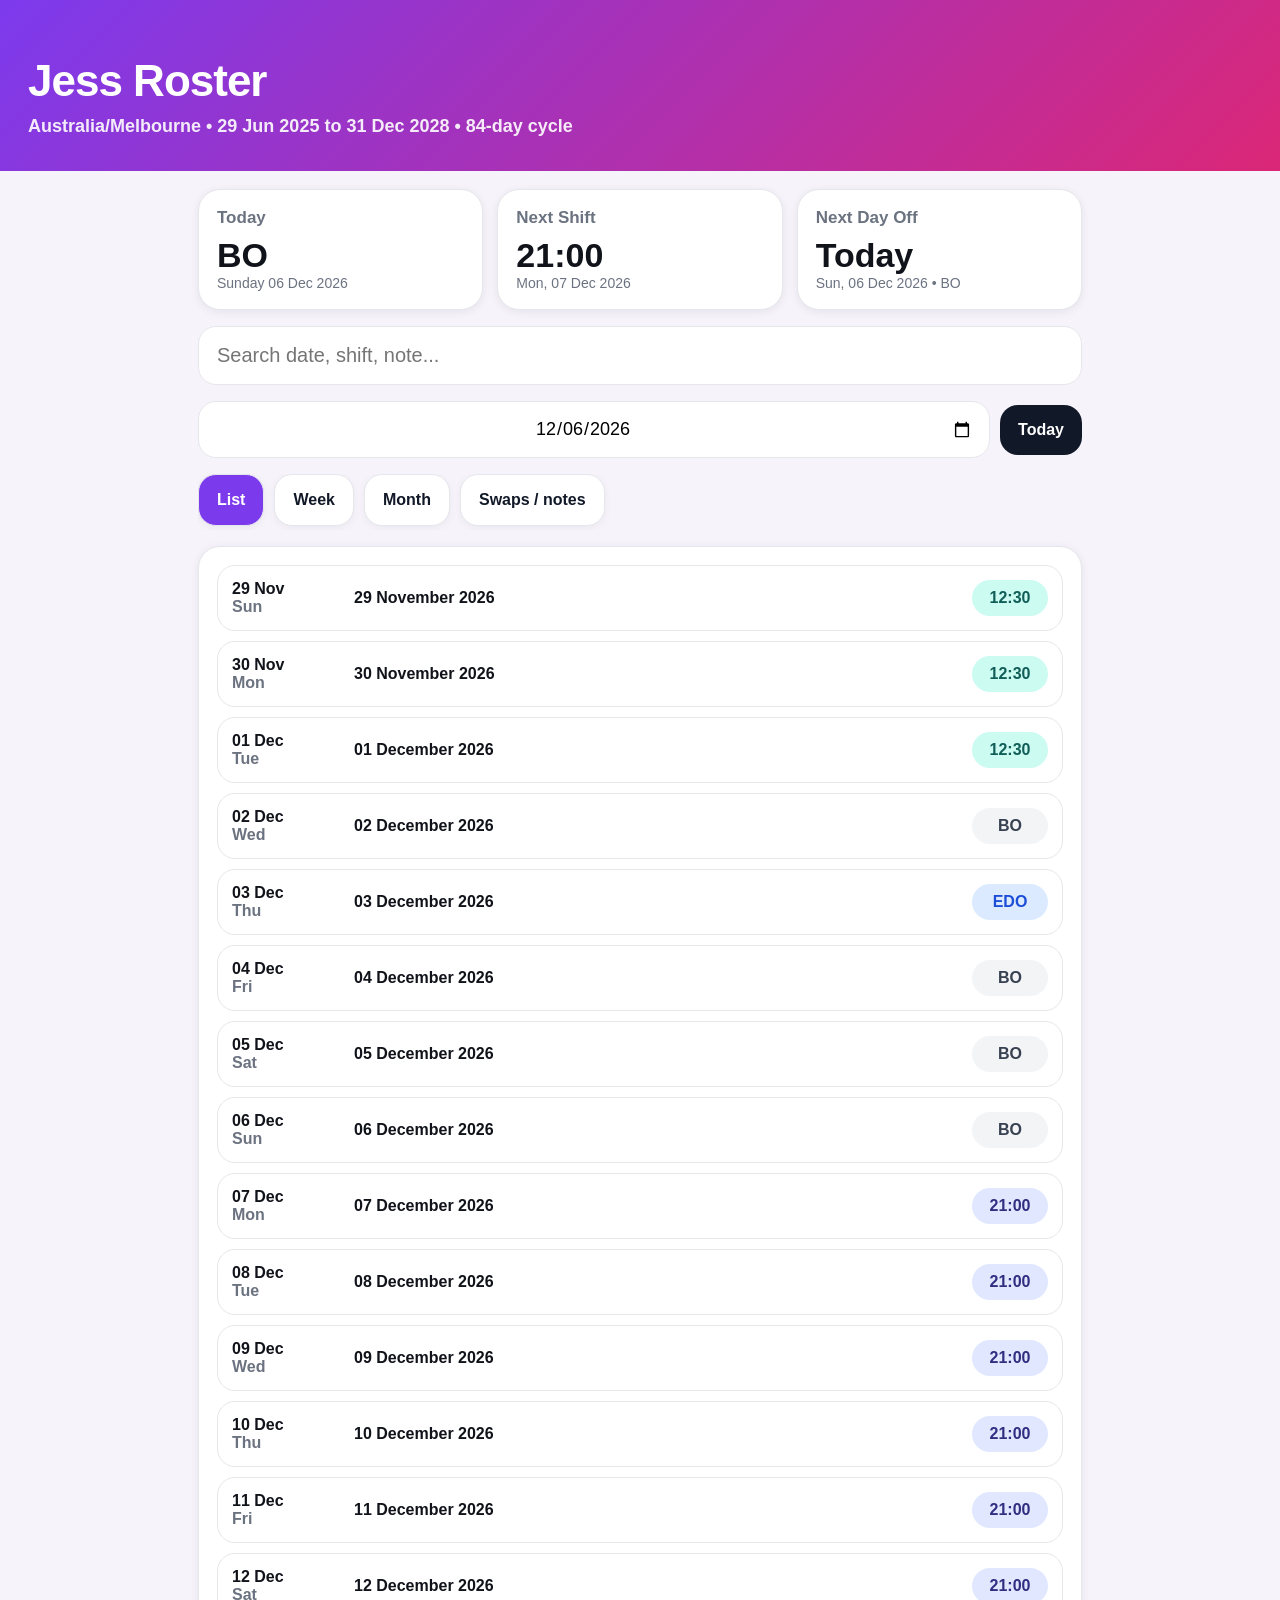
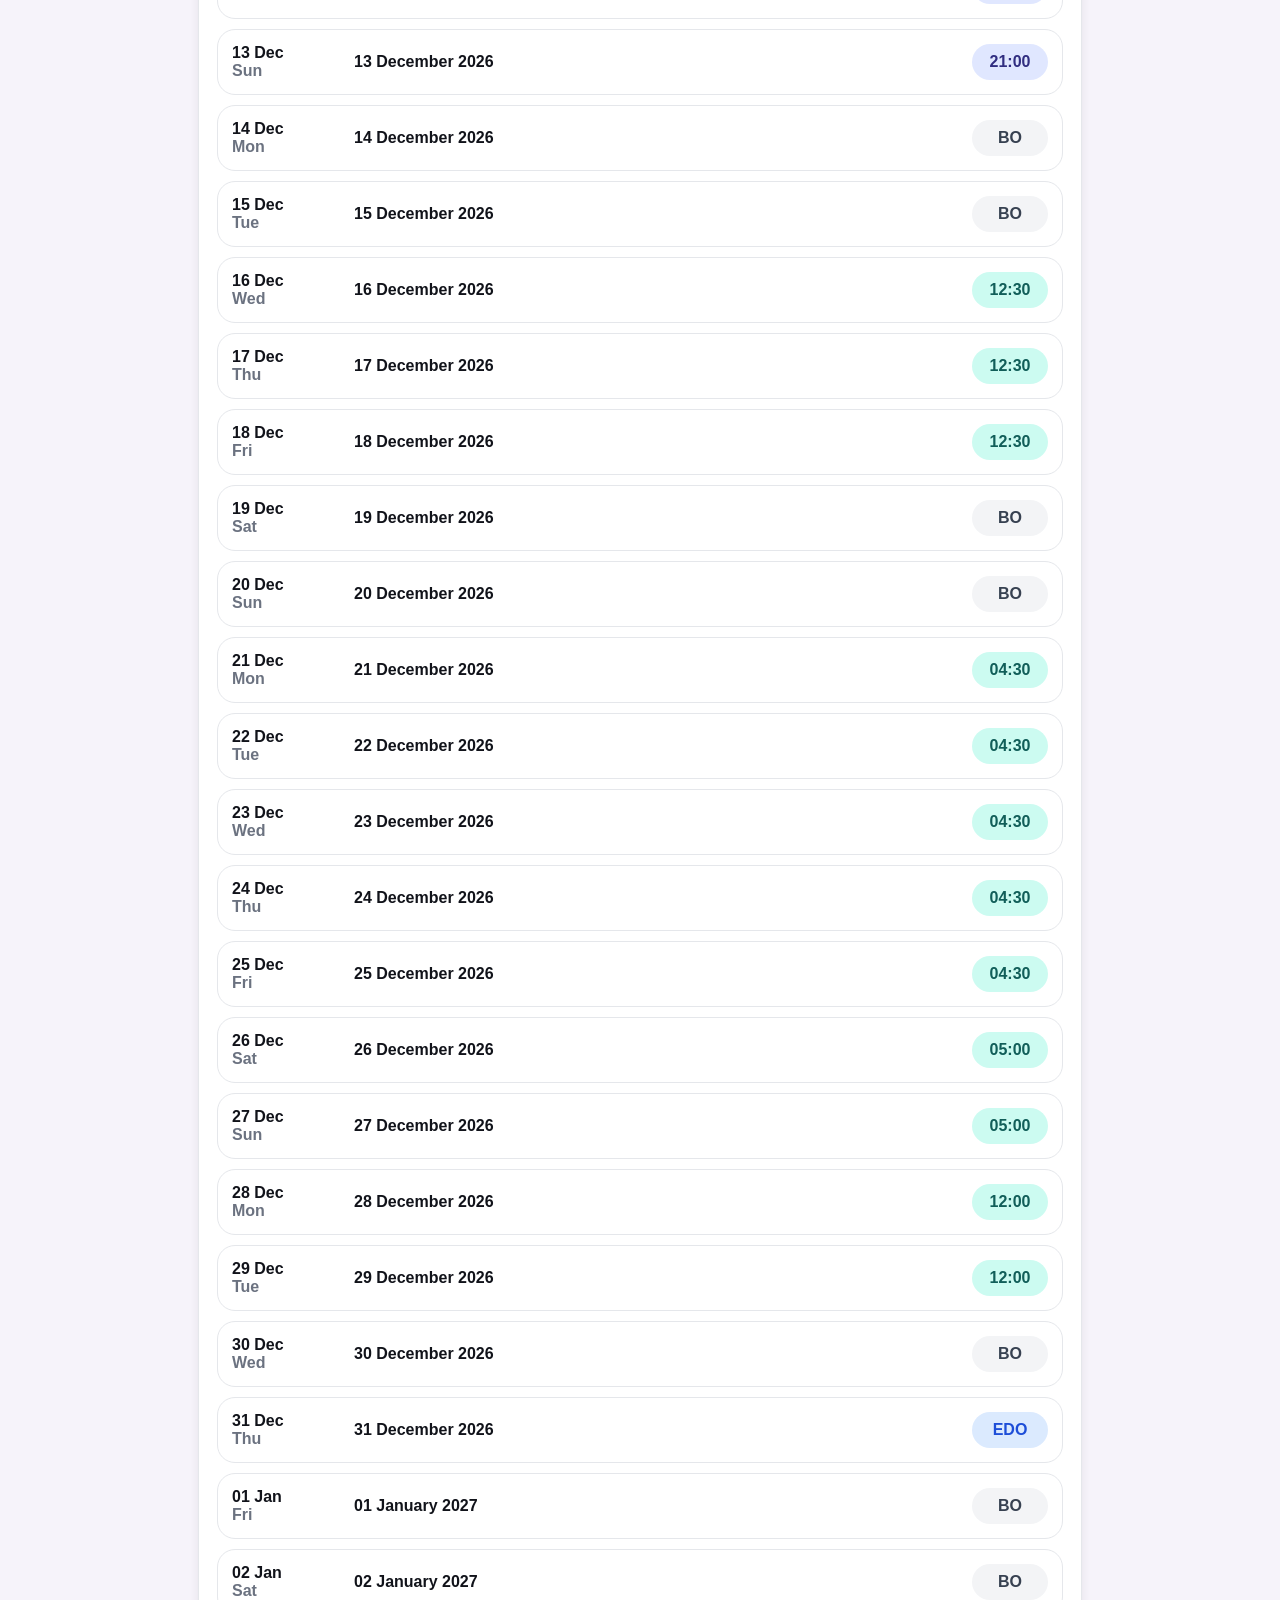
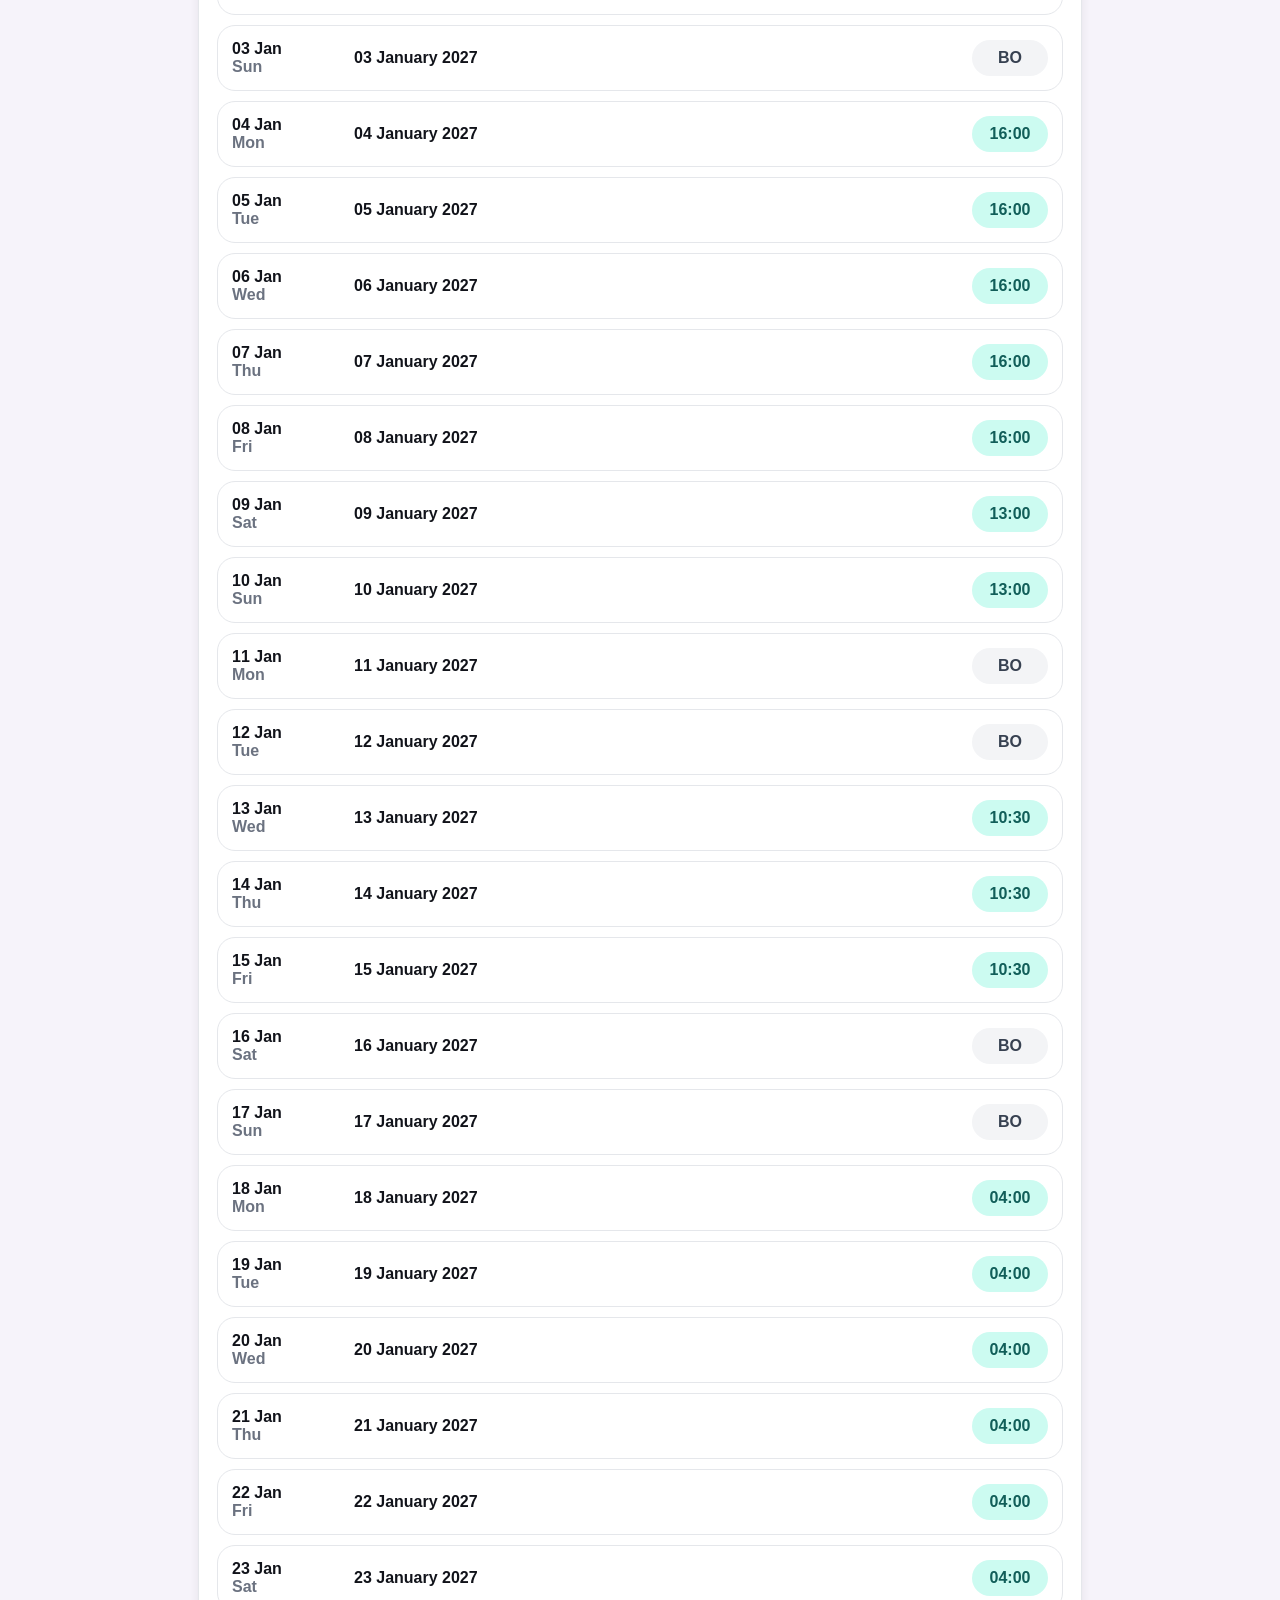
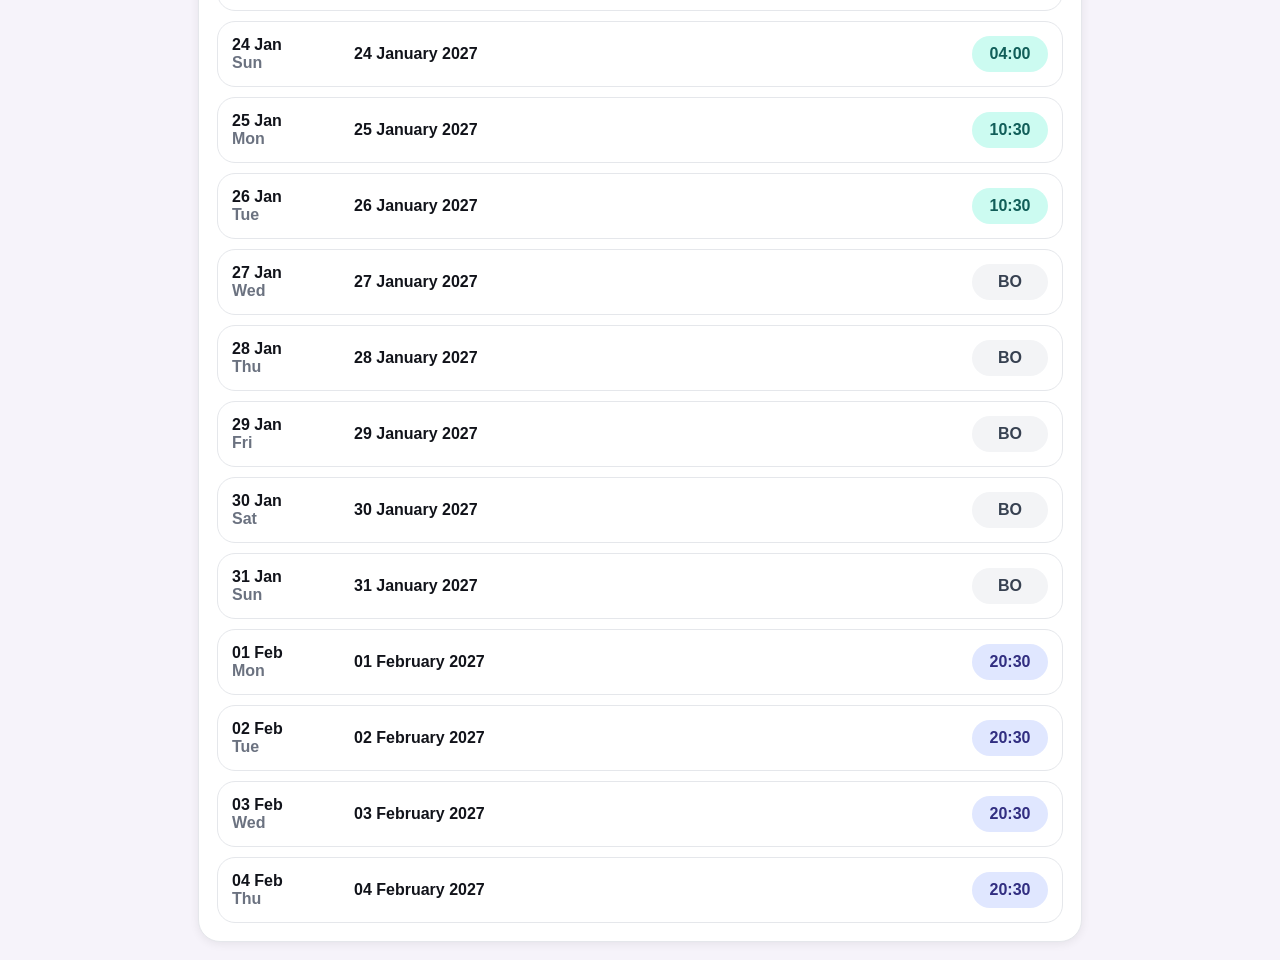
==== commit aeafed80: "Add files via upload" ====
--- a/Index.html
+++ b/Index.html
@@ -3,81 +3,66 @@
 <head>
 <meta charset="utf-8">
 <meta name="viewport" content="width=device-width,initial-scale=1,viewport-fit=cover">
-<meta name="theme-color" content="#7c3aed">
-<meta name="apple-mobile-web-app-capable" content="yes">
-<meta name="apple-mobile-web-app-status-bar-style" content="black-translucent">
-<meta name="apple-mobile-web-app-title" content="Jess Roster">
-<link rel="manifest" href="./manifest.json">
-<link rel="apple-touch-icon" href="./icon-192.png">
 <title>Jess Roster</title>
 <style>
 :root {
   --bg:#f6f3fa; --card:#fff; --ink:#11131a; --muted:#6b7280; --line:#e5e7eb;
-  --purple:#7c3aed; --pink:#db2777;
-}
-* { box-sizing:border-box; -webkit-tap-highlight-color:transparent; }
-html { -webkit-text-size-adjust:100%; }
-body {
-  margin:0; background:var(--bg); color:var(--ink);
-  font-family:-apple-system,BlinkMacSystemFont,"Segoe UI",Roboto,Arial,sans-serif;
-  padding-bottom:env(safe-area-inset-bottom);
-}
-header {
-  padding:calc(42px + env(safe-area-inset-top)) 22px 26px;
-  color:white; background:linear-gradient(135deg,var(--purple),var(--pink));
-}
-h1 { margin:0; font-size:40px; letter-spacing:-1px; }
-header p { margin:8px 0 0; font-size:16px; opacity:.92; font-weight:700; }
-main { padding:14px; max-width:920px; margin:auto; }
-.grid { display:grid; grid-template-columns:1fr; gap:12px; }
-.card { background:var(--card); border:1px solid var(--line); border-radius:22px; padding:17px; box-shadow:0 2px 10px #00000012; }
-.label { color:var(--muted); font-weight:800; font-size:16px; }
-.big { font-size:34px; font-weight:900; margin-top:8px; line-height:1.05; min-height:38px; }
-.small { color:var(--muted); font-size:14px; margin-top:5px; min-height:18px; }
-.search { width:100%; padding:17px 18px; border:1px solid var(--line); border-radius:18px; font-size:18px; margin:14px 0; }
+  --purple:#7c3aed; --pink:#db2777; --off:#f3f4f6;
+}
+* { box-sizing:border-box; }
+body { margin:0; background:var(--bg); color:var(--ink); font-family:-apple-system,BlinkMacSystemFont,"Segoe UI",Roboto,Arial,sans-serif; }
+header { padding:56px 28px 34px; color:white; background:linear-gradient(135deg,var(--purple),var(--pink)); }
+h1 { margin:0; font-size:44px; letter-spacing:-1px; }
+header p { margin:10px 0 0; font-size:18px; opacity:.9; font-weight:700; }
+main { padding:18px; max-width:920px; margin:auto; }
+.grid { display:grid; grid-template-columns:repeat(3,1fr); gap:14px; }
+.card { background:var(--card); border:1px solid var(--line); border-radius:22px; padding:18px; box-shadow:0 2px 10px #00000012; }
+.label { color:var(--muted); font-weight:800; font-size:17px; }
+.big { font-size:34px; font-weight:900; margin-top:8px; }
+input, button, select, textarea { font:inherit; }
+.search { width:100%; padding:17px 18px; border:1px solid var(--line); border-radius:18px; font-size:20px; margin:16px 0; }
 .datebar { display:flex; gap:10px; align-items:center; }
-.datebar input { min-width:0; flex:1; padding:15px; border-radius:18px; border:1px solid var(--line); text-align:center; font-size:17px; }
-button { border:0; border-radius:18px; padding:15px 17px; font-weight:900; background:#111827; color:white; cursor:pointer; font-size:16px; }
-.tabs { display:flex; gap:9px; overflow:auto; margin:14px 0; padding-bottom:4px; }
+.datebar input { flex:1; padding:16px; border-radius:18px; border:1px solid var(--line); text-align:center; font-size:18px; }
+button { border:0; border-radius:18px; padding:16px 18px; font-weight:900; background:#111827; color:white; cursor:pointer; }
+.tabs { display:flex; gap:10px; overflow:auto; margin:16px 0; padding-bottom:4px; }
 .tabs button { white-space:nowrap; background:white; color:#111827; border:1px solid var(--line); box-shadow:0 2px 8px #0000000d; }
 .tabs button.active { background:var(--purple); color:white; }
 .rows { display:grid; gap:10px; }
-.row { display:grid; grid-template-columns:88px 1fr 76px; gap:10px; align-items:center; padding:13px; border:1px solid var(--line); border-radius:18px; background:white; }
+.row { display:grid; grid-template-columns:110px 1fr 88px; gap:12px; align-items:center; padding:14px; border:1px solid var(--line); border-radius:18px; background:white; }
 .row .d { font-weight:900; }
 .row .w { color:var(--muted); font-weight:700; }
-.pill { justify-self:end; min-width:72px; text-align:center; border-radius:999px; padding:9px 10px; font-weight:900; background:#eef2ff; }
+.pill { justify-self:end; min-width:76px; text-align:center; border-radius:999px; padding:9px 12px; font-weight:900; background:#eef2ff; }
 .pill.off { background:#f3f4f6; color:#374151; }
 .pill.day { background:#ccfbf1; color:#115e59; }
 .pill.night { background:#e0e7ff; color:#312e81; }
 .pill.leave { background:#fef3c7; color:#92400e; }
 .pill.edo { background:#dbeafe; color:#1d4ed8; }
-.monthHead { display:flex; align-items:center; justify-content:space-between; margin-bottom:12px; gap:10px; }
-.monthHead h2 { margin:0; font-size:21px; text-align:center; }
-.monthGrid { display:grid; grid-template-columns:repeat(7,1fr); gap:6px; }
-.dow { text-align:center; font-size:12px; font-weight:900; color:var(--muted); }
-.daycell { min-height:66px; background:white; border:1px solid var(--line); border-radius:14px; padding:6px; }
+.monthHead { display:flex; align-items:center; justify-content:space-between; margin-bottom:12px; }
+.monthHead h2 { margin:0; font-size:24px; }
+.monthGrid { display:grid; grid-template-columns:repeat(7,1fr); gap:7px; }
+.dow { text-align:center; font-size:13px; font-weight:900; color:var(--muted); }
+.daycell { min-height:78px; background:white; border:1px solid var(--line); border-radius:14px; padding:8px; }
 .daycell.other { opacity:.35; }
 .daycell.today { outline:3px solid var(--purple); }
 .num { font-weight:900; }
-.shift { margin-top:5px; display:inline-block; font-weight:900; font-size:12px; border-radius:999px; padding:5px 6px; background:#eef2ff; }
-textarea { width:100%; border:1px solid var(--line); border-radius:14px; padding:12px; min-height:90px; font-size:16px; }
+.shift { margin-top:6px; display:inline-block; font-weight:900; font-size:13px; border-radius:999px; padding:5px 7px; background:#eef2ff; }
+textarea { width:100%; border:1px solid var(--line); border-radius:14px; padding:12px; min-height:90px; }
 .note { border:1px solid var(--line); background:white; border-radius:16px; padding:12px; margin-bottom:10px; }
-.debug { margin-top:14px; padding:12px; border-radius:16px; background:#ffffff22; color:white; font-size:13px; font-weight:700; line-height:1.45; overflow-wrap:anywhere; }
-@media (min-width:720px) {
-  header { padding:56px 28px 34px; }
-  h1 { font-size:44px; }
-  main { padding:18px; }
-  .grid { grid-template-columns:repeat(3,1fr); }
-  .big { font-size:34px; }
-  .daycell { min-height:78px; padding:8px; }
+.small { color:var(--muted); font-size:14px; }
+@media (max-width:720px) {
+  h1 { font-size:40px; }
+  main { padding:14px; }
+  .grid { grid-template-columns:1fr; }
+  .big { font-size:32px; }
+  .row { grid-template-columns:90px 1fr 76px; }
+  .daycell { min-height:68px; padding:6px; }
 }
 </style>
 </head>
 <body>
 <header>
   <h1>Jess Roster</h1>
-  <p>Device date • 29 Jun 2025 to 31 Dec 2028 • 84-day cycle</p>
-  <div class="debug" id="debugBox">Loading v4-clean-github-no-cache...</div>
+  <p>Australia/Melbourne • 29 Jun 2025 to 31 Dec 2028 • 84-day cycle</p>
 </header>
 <main>
   <section class="grid">
@@ -90,73 +75,42 @@
 
   <div class="datebar">
     <input id="jumpDate" type="date">
-    <button id="todayButton" type="button">Today</button>
+    <button onclick="jumpToToday()">Today</button>
   </div>
 
   <nav class="tabs">
-    <button class="active" data-view="list" type="button">List</button>
-    <button data-view="week" type="button">Week</button>
-    <button data-view="month" type="button">Month</button>
-    <button data-view="notes" type="button">Swaps / notes</button>
+    <button class="active" onclick="setView('list', this)">List</button>
+    <button onclick="setView('week', this)">Week</button>
+    <button onclick="setView('month', this)">Month</button>
+    <button onclick="setView('notes', this)">Swaps / notes</button>
   </nav>
 
   <section id="content" class="card"></section>
 </main>
 
 <script>
-const APP_VERSION = "v4-clean-github-no-cache";
-const ROSTER = [{"date":"2025-06-29","shift":"20:30"},{"date":"2025-06-30","shift":"BO"},{"date":"2025-07-01","shift":"BO"},{"date":"2025-07-02","shift":"12:00"},{"date":"2025-07-03","shift":"12:00"},{"date":"2025-07-04","shift":"12:00"},{"date":"2025-07-05","shift":"BO"},{"date":"2025-07-06","shift":"BO"},{"date":"2025-07-07","shift":"05:30"},{"date":"2025-07-08","shift":"05:30"},{"date":"2025-07-09","shift":"05:30"},{"date":"2025-07-10","shift":"05:30"},{"date":"2025-07-11","shift":"05:30"},{"date":"2025-07-12","shift":"12:30"},{"date":"2025-07-13","shift":"12:30"},{"date":"2025-07-14","shift":"12:30"},{"date":"2025-07-15","shift":"12:30"},{"date":"2025-07-16","shift":"BO"},{"date":"2025-07-17","shift":"EDO"},{"date":"2025-07-18","shift":"BO"},{"date":"2025-07-19","shift":"BO"},{"date":"2025-07-20","shift":"BO"},{"date":"2025-07-21","shift":"21:00"},{"date":"2025-07-22","shift":"21:00"},{"date":"2025-07-23","shift":"21:00"},{"date":"2025-07-24","shift":"21:00"},{"date":"2025-07-25","shift":"21:00"},{"date":"2025-07-26","shift":"21:00"},{"date":"2025-07-27","shift":"21:00"},{"date":"2025-07-28","shift":"BO"},{"date":"2025-07-29","shift":"BO"},{"date":"2025-07-30","shift":"12:30"},{"date":"2025-07-31","shift":"12:30"},{"date":"2025-08-01","shift":"12:30"},{"date":"2025-08-02","shift":"BO"},{"date":"2025-08-03","shift":"BO"},{"date":"2025-08-04","shift":"04:30"},{"date":"2025-08-05","shift":"04:30"},{"date":"2025-08-06","shift":"04:30"},{"date":"2025-08-07","shift":"04:30"},{"date":"2025-08-08","shift":"04:30"},{"date":"2025-08-09","shift":"05:00"},{"date":"2025-08-10","shift":"05:00"},{"date":"2025-08-11","shift":"12:00"},{"date":"2025-08-12","shift":"12:00"},{"date":"2025-08-13","shift":"BO"},{"date":"2025-08-14","shift":"EDO"},{"date":"2025-08-15","shift":"BO"},{"date":"2025-08-16","shift":"BO"},{"date":"2025-08-17","shift":"BO"},{"date":"2025-08-18","shift":"16:00"},{"date":"2025-08-19","shift":"16:00"},{"date":"2025-08-20","shift":"16:00"},{"date":"2025-08-21","shift":"16:00"},{"date":"2025-08-22","shift":"16:00"},{"date":"2025-08-23","shift":"13:00"},{"date":"2025-08-24","shift":"13:00"},{"date":"2025-08-25","shift":"BO"},{"date":"2025-08-26","shift":"BO"},{"date":"2025-08-27","shift":"10:30"},{"date":"2025-08-28","shift":"10:30"},{"date":"2025-08-29","shift":"10:30"},{"date":"2025-08-30","shift":"BO"},{"date":"2025-08-31","shift":"BO"},{"date":"2025-09-01","shift":"04:00"},{"date":"2025-09-02","shift":"04:00"},{"date":"2025-09-03","shift":"04:00"},{"date":"2025-09-04","shift":"04:00"},{"date":"2025-09-05","shift":"04:00"},{"date":"2025-09-06","shift":"04:00"},{"date":"2025-09-07","shift":"04:00"},{"date":"2025-09-08","shift":"10:30"},{"date":"2025-09-09","shift":"10:30"},{"date":"2025-09-10","shift":"BO"},{"date":"2025-09-11","shift":"BO"},{"date":"2025-09-12","shift":"BO"},{"date":"2025-09-13","shift":"BO"},{"date":"2025-09-14","shift":"BO"},{"date":"2025-09-15","shift":"20:30"},{"date":"2025-09-16","shift":"20:30"},{"date":"2025-09-17","shift":"20:30"},{"date":"2025-09-18","shift":"20:30"},{"date":"2025-09-19","shift":"20:30"},{"date":"2025-09-20","shift":"20:30"},{"date":"2025-09-21","shift":"20:30"},{"date":"2025-09-22","shift":"BO"},{"date":"2025-09-23","shift":"BO"},{"date":"2025-09-24","shift":"12:00"},{"date":"2025-09-25","shift":"12:00"},{"date":"2025-09-26","shift":"12:00"},{"date":"2025-09-27","shift":"BO"},{"date":"2025-09-28","shift":"BO"},{"date":"2025-09-29","shift":"05:30"},{"date":"2025-09-30","shift":"05:30"},{"date":"2025-10-01","shift":"05:30"},{"date":"2025-10-02","shift":"05:30"},{"date":"2025-10-03","shift":"05:30"},{"date":"2025-10-04","shift":"12:30"},{"date":"2025-10-05","shift":"12:30"},{"date":"2025-10-06","shift":"12:30"},{"date":"2025-10-07","shift":"12:30"},{"date":"2025-10-08","shift":"BO"},{"date":"2025-10-09","shift":"EDO"},{"date":"2025-10-10","shift":"BO"},{"date":"2025-10-11","shift":"BO"},{"date":"2025-10-12","shift":"BO"},{"date":"2025-10-13","shift":"21:00"},{"date":"2025-10-14","shift":"21:00"},{"date":"2025-10-15","shift":"21:00"},{"date":"2025-10-16","shift":"21:00"},{"date":"2025-10-17","shift":"21:00"},{"date":"2025-10-18","shift":"21:00"},{"date":"2025-10-19","shift":"21:00"},{"date":"2025-10-20","shift":"BO"},{"date":"2025-10-21","shift":"BO"},{"date":"2025-10-22","shift":"12:30"},{"date":"2025-10-23","shift":"12:30"},{"date":"2025-10-24","shift":"12:30"},{"date":"2025-10-25","shift":"BO"},{"date":"2025-10-26","shift":"BO"},{"date":"2025-10-27","shift":"04:30"},{"date":"2025-10-28","shift":"04:30"},{"date":"2025-10-29","shift":"04:30"},{"date":"2025-10-30","shift":"04:30"},{"date":"2025-10-31","shift":"04:30"},{"date":"2025-11-01","shift":"05:00"},{"date":"2025-11-02","shift":"05:00"},{"date":"2025-11-03","shift":"12:00"},{"date":"2025-11-04","shift":"12:00"},{"date":"2025-11-05","shift":"BO"},{"date":"2025-11-06","shift":"EDO"},{"date":"2025-11-07","shift":"BO"},{"date":"2025-11-08","shift":"BO"},{"date":"2025-11-09","shift":"BO"},{"date":"2025-11-10","shift":"16:00"},{"date":"2025-11-11","shift":"16:00"},{"date":"2025-11-12","shift":"16:00"},{"date":"2025-11-13","shift":"16:00"},{"date":"2025-11-14","shift":"16:00"},{"date":"2025-11-15","shift":"13:00"},{"date":"2025-11-16","shift":"13:00"},{"date":"2025-11-17","shift":"BO"},{"date":"2025-11-18","shift":"BO"},{"date":"2025-11-19","shift":"10:30"},{"date":"2025-11-20","shift":"10:30"},{"date":"2025-11-21","shift":"10:30"},{"date":"2025-11-22","shift":"BO"},{"date":"2025-11-23","shift":"BO"},{"date":"2025-11-24","shift":"04:00"},{"date":"2025-11-25","shift":"04:00"},{"date":"2025-11-26","shift":"04:00"},{"date":"2025-11-27","shift":"04:00"},{"date":"2025-11-28","shift":"04:00"},{"date":"2025-11-29","shift":"04:00"},{"date":"2025-11-30","shift":"04:00"},{"date":"2025-12-01","shift":"10:30"},{"date":"2025-12-02","shift":"10:30"},{"date":"2025-12-03","shift":"BO"},{"date":"2025-12-04","shift":"BO"},{"date":"2025-12-05","shift":"BO"},{"date":"2025-12-06","shift":"BO"},{"date":"2025-12-07","shift":"BO"},{"date":"2025-12-08","shift":"20:30"},{"date":"2025-12-09","shift":"20:30"},{"date":"2025-12-10","shift":"20:30"},{"date":"2025-12-11","shift":"20:30"},{"date":"2025-12-12","shift":"20:30"},{"date":"2025-12-13","shift":"20:30"},{"date":"2025-12-14","shift":"20:30"},{"date":"2025-12-15","shift":"BO"},{"date":"2025-12-16","shift":"BO"},{"date":"2025-12-17","shift":"12:00"},{"date":"2025-12-18","shift":"12:00"},{"date":"2025-12-19","shift":"12:00"},{"date":"2025-12-20","shift":"BO"},{"date":"2025-12-21","shift":"BO"},{"date":"2025-12-22","shift":"05:30"},{"date":"2025-12-23","shift":"05:30"},{"date":"2025-12-24","shift":"05:30"},{"date":"2025-12-25","shift":"05:30"},{"date":"2025-12-26","shift":"05:30"},{"date":"2025-12-27","shift":"12:30"},{"date":"2025-12-28","shift":"12:30"},{"date":"2025-12-29","shift":"12:30"},{"date":"2025-12-30","shift":"12:30"},{"date":"2025-12-31","shift":"BO"},{"date":"2026-01-01","shift":"EDO"},{"date":"2026-01-02","shift":"BO"},{"date":"2026-01-03","shift":"BO"},{"date":"2026-01-04","shift":"BO"},{"date":"2026-01-05","shift":"21:00"},{"date":"2026-01-06","shift":"21:00"},{"date":"2026-01-07","shift":"21:00"},{"date":"2026-01-08","shift":"21:00"},{"date":"2026-01-09","shift":"21:00"},{"date":"2026-01-10","shift":"21:00"},{"date":"2026-01-11","shift":"21:00"},{"date":"2026-01-12","shift":"BO"},{"date":"2026-01-13","shift":"BO"},{"date":"2026-01-14","shift":"12:30"},{"date":"2026-01-15","shift":"12:30"},{"date":"2026-01-16","shift":"12:30"},{"date":"2026-01-17","shift":"BO"},{"date":"2026-01-18","shift":"BO"},{"date":"2026-01-19","shift":"04:30"},{"date":"2026-01-20","shift":"04:30"},{"date":"2026-01-21","shift":"04:30"},{"date":"2026-01-22","shift":"04:30"},{"date":"2026-01-23","shift":"04:30"},{"date":"2026-01-24","shift":"05:00"},{"date":"2026-01-25","shift":"05:00"},{"date":"2026-01-26","shift":"12:00"},{"date":"2026-01-27","shift":"12:00"},{"date":"2026-01-28","shift":"BO"},{"date":"2026-01-29","shift":"EDO"},{"date":"2026-01-30","shift":"BO"},{"date":"2026-01-31","shift":"BO"},{"date":"2026-02-01","shift":"BO"},{"date":"2026-02-02","shift":"16:00"},{"date":"2026-02-03","shift":"16:00"},{"date":"2026-02-04","shift":"16:00"},{"date":"2026-02-05","shift":"16:00"},{"date":"2026-02-06","shift":"16:00"},{"date":"2026-02-07","shift":"13:00"},{"date":"2026-02-08","shift":"13:00"},{"date":"2026-02-09","shift":"BO"},{"date":"2026-02-10","shift":"BO"},{"date":"2026-02-11","shift":"10:30"},{"date":"2026-02-12","shift":"10:30"},{"date":"2026-02-13","shift":"10:30"},{"date":"2026-02-14","shift":"BO"},{"date":"2026-02-15","shift":"BO"},{"date":"2026-02-16","shift":"04:00"},{"date":"2026-02-17","shift":"04:00"},{"date":"2026-02-18","shift":"04:00"},{"date":"2026-02-19","shift":"04:00"},{"date":"2026-02-20","shift":"04:00"},{"date":"2026-02-21","shift":"04:00"},{"date":"2026-02-22","shift":"04:00"},{"date":"2026-02-23","shift":"10:30"},{"date":"2026-02-24","shift":"10:30"},{"date":"2026-02-25","shift":"BO"},{"date":"2026-02-26","shift":"BO"},{"date":"2026-02-27","shift":"BO"},{"date":"2026-02-28","shift":"BO"},{"date":"2026-03-01","shift":"BO"},{"date":"2026-03-02","shift":"20:30"},{"date":"2026-03-03","shift":"20:30"},{"date":"2026-03-04","shift":"20:30"},{"date":"2026-03-05","shift":"20:30"},{"date":"2026-03-06","shift":"20:30"},{"date":"2026-03-07","shift":"20:30"},{"date":"2026-03-08","shift":"20:30"},{"date":"2026-03-09","shift":"BO"},{"date":"2026-03-10","shift":"BO"},{"date":"2026-03-11","shift":"12:00"},{"date":"2026-03-12","shift":"12:00"},{"date":"2026-03-13","shift":"12:00"},{"date":"2026-03-14","shift":"BO"},{"date":"2026-03-15","shift":"BO"},{"date":"2026-03-16","shift":"05:30"},{"date":"2026-03-17","shift":"05:30"},{"date":"2026-03-18","shift":"05:30"},{"date":"2026-03-19","shift":"05:30"},{"date":"2026-03-20","shift":"05:30"},{"date":"2026-03-21","shift":"12:30"},{"date":"2026-03-22","shift":"12:30"},{"date":"2026-03-23","shift":"12:30"},{"date":"2026-03-24","shift":"12:30"},{"date":"2026-03-25","shift":"BO"},{"date":"2026-03-26","shift":"EDO"},{"date":"2026-03-27","shift":"BO"},{"date":"2026-03-28","shift":"BO"},{"date":"2026-03-29","shift":"BO"},{"date":"2026-03-30","shift":"21:00"},{"date":"2026-03-31","shift":"21:00"},{"date":"2026-04-01","shift":"21:00"},{"date":"2026-04-02","shift":"21:00"},{"date":"2026-04-03","shift":"21:00"},{"date":"2026-04-04","shift":"21:00"},{"date":"2026-04-05","shift":"21:00"},{"date":"2026-04-06","shift":"BO"},{"date":"2026-04-07","shift":"BO"},{"date":"2026-04-08","shift":"12:30"},{"date":"2026-04-09","shift":"12:30"},{"date":"2026-04-10","shift":"12:30"},{"date":"2026-04-11","shift":"BO"},{"date":"2026-04-12","shift":"BO"},{"date":"2026-04-13","shift":"04:30"},{"date":"2026-04-14","shift":"04:30"},{"date":"2026-04-15","shift":"04:30"},{"date":"2026-04-16","shift":"04:30"},{"date":"2026-04-17","shift":"04:30"},{"date":"2026-04-18","shift":"05:00"},{"date":"2026-04-19","shift":"05:00"},{"date":"2026-04-20","shift":"12:00"},{"date":"2026-04-21","shift":"12:00"},{"date":"2026-04-22","shift":"BO"},{"date":"2026-04-23","shift":"EDO"},{"date":"2026-04-24","shift":"BO"},{"date":"2026-04-25","shift":"BO"},{"date":"2026-04-26","shift":"BO"},{"date":"2026-04-27","shift":"16:00"},{"date":"2026-04-28","shift":"16:00"},{"date":"2026-04-29","shift":"16:00"},{"date":"2026-04-30","shift":"16:00"},{"date":"2026-05-01","shift":"16:00"},{"date":"2026-05-02","shift":"13:00"},{"date":"2026-05-03","shift":"13:00"},{"date":"2026-05-04","shift":"BO"},{"date":"2026-05-05","shift":"BO"},{"date":"2026-05-06","shift":"10:30"},{"date":"2026-05-07","shift":"10:30"},{"date":"2026-05-08","shift":"10:30"},{"date":"2026-05-09","shift":"BO"},{"date":"2026-05-10","shift":"BO"},{"date":"2026-05-11","shift":"04:00"},{"date":"2026-05-12","shift":"04:00"},{"date":"2026-05-13","shift":"04:00"},{"date":"2026-05-14","shift":"04:00"},{"date":"2026-05-15","shift":"04:00"},{"date":"2026-05-16","shift":"04:00"},{"date":"2026-05-17","shift":"04:00"},{"date":"2026-05-18","shift":"10:30"},{"date":"2026-05-19","shift":"10:30"},{"date":"2026-05-20","shift":"BO"},{"date":"2026-05-21","shift":"BO"},{"date":"2026-05-22","shift":"BO"},{"date":"2026-05-23","shift":"BO"},{"date":"2026-05-24","shift":"BO"},{"date":"2026-05-25","shift":"20:30"},{"date":"2026-05-26","shift":"20:30"},{"date":"2026-05-27","shift":"20:30"},{"date":"2026-05-28","shift":"20:30"},{"date":"2026-05-29","shift":"20:30"},{"date":"2026-05-30","shift":"20:30"},{"date":"2026-05-31","shift":"20:30"},{"date":"2026-06-01","shift":"BO"},{"date":"2026-06-02","shift":"BO"},{"date":"2026-06-03","shift":"12:00"},{"date":"2026-06-04","shift":"12:00"},{"date":"2026-06-05","shift":"12:00"},{"date":"2026-06-06","shift":"BO"},{"date":"2026-06-07","shift":"BO"},{"date":"2026-06-08","shift":"05:30"},{"date":"2026-06-09","shift":"05:30"},{"date":"2026-06-10","shift":"05:30"},{"date":"2026-06-11","shift":"05:30"},{"date":"2026-06-12","shift":"05:30"},{"date":"2026-06-13","shift":"12:30"},{"date":"2026-06-14","shift":"12:30"},{"date":"2026-06-15","shift":"12:30"},{"date":"2026-06-16","shift":"12:30"},{"date":"2026-06-17","shift":"BO"},{"date":"2026-06-18","shift":"EDO"},{"date":"2026-06-19","shift":"BO"},{"date":"2026-06-20","shift":"BO"},{"date":"2026-06-21","shift":"BO"},{"date":"2026-06-22","shift":"21:00"},{"date":"2026-06-23","shift":"21:00"},{"date":"2026-06-24","shift":"21:00"},{"date":"2026-06-25","shift":"21:00"},{"date":"2026-06-26","shift":"21:00"},{"date":"2026-06-27","shift":"21:00"},{"date":"2026-06-28","shift":"21:00"},{"date":"2026-06-29","shift":"BO"},{"date":"2026-06-30","shift":"BO"},{"date":"2026-07-01","shift":"12:30"},{"date":"2026-07-02","shift":"12:30"},{"date":"2026-07-03","shift":"12:30"},{"date":"2026-07-04","shift":"BO"},{"date":"2026-07-05","shift":"BO"},{"date":"2026-07-06","shift":"04:30"},{"date":"2026-07-07","shift":"04:30"},{"date":"2026-07-08","shift":"04:30"},{"date":"2026-07-09","shift":"04:30"},{"date":"2026-07-10","shift":"04:30"},{"date":"2026-07-11","shift":"05:00"},{"date":"2026-07-12","shift":"05:00"},{"date":"2026-07-13","shift":"12:00"},{"date":"2026-07-14","shift":"12:00"},{"date":"2026-07-15","shift":"BO"},{"date":"2026-07-16","shift":"EDO"},{"date":"2026-07-17","shift":"BO"},{"date":"2026-07-18","shift":"BO"},{"date":"2026-07-19","shift":"BO"},{"date":"2026-07-20","shift":"16:00"},{"date":"2026-07-21","shift":"16:00"},{"date":"2026-07-22","shift":"16:00"},{"date":"2026-07-23","shift":"16:00"},{"date":"2026-07-24","shift":"16:00"},{"date":"2026-07-25","shift":"13:00"},{"date":"2026-07-26","shift":"13:00"},{"date":"2026-07-27","shift":"BO"},{"date":"2026-07-28","shift":"BO"},{"date":"2026-07-29","shift":"10:30"},{"date":"2026-07-30","shift":"10:30"},{"date":"2026-07-31","shift":"10:30"},{"date":"2026-08-01","shift":"BO"},{"date":"2026-08-02","shift":"BO"},{"date":"2026-08-03","shift":"04:00"},{"date":"2026-08-04","shift":"04:00"},{"date":"2026-08-05","shift":"04:00"},{"date":"2026-08-06","shift":"04:00"},{"date":"2026-08-07","shift":"04:00"},{"date":"2026-08-08","shift":"04:00"},{"date":"2026-08-09","shift":"04:00"},{"date":"2026-08-10","shift":"10:30"},{"date":"2026-08-11","shift":"10:30"},{"date":"2026-08-12","shift":"BO"},{"date":"2026-08-13","shift":"BO"},{"date":"2026-08-14","shift":"BO"},{"date":"2026-08-15","shift":"BO"},{"date":"2026-08-16","shift":"BO"},{"date":"2026-08-17","shift":"20:30"},{"date":"2026-08-18","shift":"20:30"},{"date":"2026-08-19","shift":"20:30"},{"date":"2026-08-20","shift":"20:30"},{"date":"2026-08-21","shift":"20:30"},{"date":"2026-08-22","shift":"20:30"},{"date":"2026-08-23","shift":"20:30"},{"date":"2026-08-24","shift":"BO"},{"date":"2026-08-25","shift":"BO"},{"date":"2026-08-26","shift":"12:00"},{"date":"2026-08-27","shift":"12:00"},{"date":"2026-08-28","shift":"12:00"},{"date":"2026-08-29","shift":"BO"},{"date":"2026-08-30","shift":"BO"},{"date":"2026-08-31","shift":"05:30"},{"date":"2026-09-01","shift":"05:30"},{"date":"2026-09-02","shift":"05:30"},{"date":"2026-09-03","shift":"05:30"},{"date":"2026-09-04","shift":"05:30"},{"date":"2026-09-05","shift":"12:30"},{"date":"2026-09-06","shift":"12:30"},{"date":"2026-09-07","shift":"12:30"},{"date":"2026-09-08","shift":"12:30"},{"date":"2026-09-09","shift":"BO"},{"date":"2026-09-10","shift":"EDO"},{"date":"2026-09-11","shift":"BO"},{"date":"2026-09-12","shift":"BO"},{"date":"2026-09-13","shift":"BO"},{"date":"2026-09-14","shift":"21:00"},{"date":"2026-09-15","shift":"21:00"},{"date":"2026-09-16","shift":"21:00"},{"date":"2026-09-17","shift":"21:00"},{"date":"2026-09-18","shift":"21:00"},{"date":"2026-09-19","shift":"21:00"},{"date":"2026-09-20","shift":"21:00"},{"date":"2026-09-21","shift":"BO"},{"date":"2026-09-22","shift":"BO"},{"date":"2026-09-23","shift":"12:30"},{"date":"2026-09-24","shift":"12:30"},{"date":"2026-09-25","shift":"12:30"},{"date":"2026-09-26","shift":"BO"},{"date":"2026-09-27","shift":"BO"},{"date":"2026-09-28","shift":"04:30"},{"date":"2026-09-29","shift":"04:30"},{"date":"2026-09-30","shift":"04:30"},{"date":"2026-10-01","shift":"04:30"},{"date":"2026-10-02","shift":"04:30"},{"date":"2026-10-03","shift":"05:00"},{"date":"2026-10-04","shift":"05:00"},{"date":"2026-10-05","shift":"12:00"},{"date":"2026-10-06","shift":"12:00"},{"date":"2026-10-07","shift":"BO"},{"date":"2026-10-08","shift":"EDO"},{"date":"2026-10-09","shift":"BO"},{"date":"2026-10-10","shift":"BO"},{"date":"2026-10-11","shift":"BO"},{"date":"2026-10-12","shift":"16:00"},{"date":"2026-10-13","shift":"16:00"},{"date":"2026-10-14","shift":"16:00"},{"date":"2026-10-15","shift":"16:00"},{"date":"2026-10-16","shift":"16:00"},{"date":"2026-10-17","shift":"13:00"},{"date":"2026-10-18","shift":"13:00"},{"date":"2026-10-19","shift":"BO"},{"date":"2026-10-20","shift":"BO"},{"date":"2026-10-21","shift":"10:30"},{"date":"2026-10-22","shift":"10:30"},{"date":"2026-10-23","shift":"10:30"},{"date":"2026-10-24","shift":"BO"},{"date":"2026-10-25","shift":"BO"},{"date":"2026-10-26","shift":"04:00"},{"date":"2026-10-27","shift":"04:00"},{"date":"2026-10-28","shift":"04:00"},{"date":"2026-10-29","shift":"04:00"},{"date":"2026-10-30","shift":"04:00"},{"date":"2026-10-31","shift":"04:00"},{"date":"2026-11-01","shift":"04:00"},{"date":"2026-11-02","shift":"10:30"},{"date":"2026-11-03","shift":"10:30"},{"date":"2026-11-04","shift":"BO"},{"date":"2026-11-05","shift":"BO"},{"date":"2026-11-06","shift":"BO"},{"date":"2026-11-07","shift":"BO"},{"date":"2026-11-08","shift":"BO"},{"date":"2026-11-09","shift":"20:30"},{"date":"2026-11-10","shift":"20:30"},{"date":"2026-11-11","shift":"20:30"},{"date":"2026-11-12","shift":"20:30"},{"date":"2026-11-13","shift":"20:30"},{"date":"2026-11-14","shift":"20:30"},{"date":"2026-11-15","shift":"20:30"},{"date":"2026-11-16","shift":"BO"},{"date":"2026-11-17","shift":"BO"},{"date":"2026-11-18","shift":"12:00"},{"date":"2026-11-19","shift":"12:00"},{"date":"2026-11-20","shift":"12:00"},{"date":"2026-11-21","shift":"BO"},{"date":"2026-11-22","shift":"BO"},{"date":"2026-11-23","shift":"05:30"},{"date":"2026-11-24","shift":"05:30"},{"date":"2026-11-25","shift":"05:30"},{"date":"2026-11-26","shift":"05:30"},{"date":"2026-11-27","shift":"05:30"},{"date":"2026-11-28","shift":"12:30"},{"date":"2026-11-29","shift":"12:30"},{"date":"2026-11-30","shift":"12:30"},{"date":"2026-12-01","shift":"12:30"},{"date":"2026-12-02","shift":"BO"},{"date":"2026-12-03","shift":"EDO"},{"date":"2026-12-04","shift":"BO"},{"date":"2026-12-05","shift":"BO"},{"date":"2026-12-06","shift":"BO"},{"date":"2026-12-07","shift":"21:00"},{"date":"2026-12-08","shift":"21:00"},{"date":"2026-12-09","shift":"21:00"},{"date":"2026-12-10","shift":"21:00"},{"date":"2026-12-11","shift":"21:00"},{"date":"2026-12-12","shift":"21:00"},{"date":"2026-12-13","shift":"21:00"},{"date":"2026-12-14","shift":"BO"},{"date":"2026-12-15","shift":"BO"},{"date":"2026-12-16","shift":"12:30"},{"date":"2026-12-17","shift":"12:30"},{"date":"2026-12-18","shift":"12:30"},{"date":"2026-12-19","shift":"BO"},{"date":"2026-12-20","shift":"BO"},{"date":"2026-12-21","shift":"04:30"},{"date":"2026-12-22","shift":"04:30"},{"date":"2026-12-23","shift":"04:30"},{"date":"2026-12-24","shift":"04:30"},{"date":"2026-12-25","shift":"04:30"},{"date":"2026-12-26","shift":"05:00"},{"date":"2026-12-27","shift":"05:00"},{"date":"2026-12-28","shift":"12:00"},{"date":"2026-12-29","shift":"12:00"},{"date":"2026-12-30","shift":"BO"},{"date":"2026-12-31","shift":"EDO"},{"date":"2027-01-01","shift":"BO"},{"date":"2027-01-02","shift":"BO"},{"date":"2027-01-03","shift":"BO"},{"date":"2027-01-04","shift":"16:00"},{"date":"2027-01-05","shift":"16:00"},{"date":"2027-01-06","shift":"16:00"},{"date":"2027-01-07","shift":"16:00"},{"date":"2027-01-08","shift":"16:00"},{"date":"2027-01-09","shift":"13:00"},{"date":"2027-01-10","shift":"13:00"},{"date":"2027-01-11","shift":"BO"},{"date":"2027-01-12","shift":"BO"},{"date":"2027-01-13","shift":"10:30"},{"date":"2027-01-14","shift":"10:30"},{"date":"2027-01-15","shift":"10:30"},{"date":"2027-01-16","shift":"BO"},{"date":"2027-01-17","shift":"BO"},{"date":"2027-01-18","shift":"04:00"},{"date":"2027-01-19","shift":"04:00"},{"date":"2027-01-20","shift":"04:00"},{"date":"2027-01-21","shift":"04:00"},{"date":"2027-01-22","shift":"04:00"},{"date":"2027-01-23","shift":"04:00"},{"date":"2027-01-24","shift":"04:00"},{"date":"2027-01-25","shift":"10:30"},{"date":"2027-01-26","shift":"10:30"},{"date":"2027-01-27","shift":"BO"},{"date":"2027-01-28","shift":"BO"},{"date":"2027-01-29","shift":"BO"},{"date":"2027-01-30","shift":"BO"},{"date":"2027-01-31","shift":"BO"},{"date":"2027-02-01","shift":"20:30"},{"date":"2027-02-02","shift":"20:30"},{"date":"2027-02-03","shift":"20:30"},{"date":"2027-02-04","shift":"20:30"},{"date":"2027-02-05","shift":"20:30"},{"date":"2027-02-06","shift":"20:30"},{"date":"2027-02-07","shift":"20:30"},{"date":"2027-02-08","shift":"BO"},{"date":"2027-02-09","shift":"BO"},{"date":"2027-02-10","shift":"12:00"},{"date":"2027-02-11","shift":"12:00"},{"date":"2027-02-12","shift":"12:00"},{"date":"2027-02-13","shift":"BO"},{"date":"2027-02-14","shift":"BO"},{"date":"2027-02-15","shift":"05:30"},{"date":"2027-02-16","shift":"05:30"},{"date":"2027-02-17","shift":"05:30"},{"date":"2027-02-18","shift":"05:30"},{"date":"2027-02-19","shift":"05:30"},{"date":"2027-02-20","shift":"12:30"},{"date":"2027-02-21","shift":"12:30"},{"date":"2027-02-22","shift":"12:30"},{"date":"2027-02-23","shift":"12:30"},{"date":"2027-02-24","shift":"BO"},{"date":"2027-02-25","shift":"EDO"},{"date":"2027-02-26","shift":"BO"},{"date":"2027-02-27","shift":"BO"},{"date":"2027-02-28","shift":"BO"},{"date":"2027-03-01","shift":"21:00"},{"date":"2027-03-02","shift":"21:00"},{"date":"2027-03-03","shift":"21:00"},{"date":"2027-03-04","shift":"21:00"},{"date":"2027-03-05","shift":"21:00"},{"date":"2027-03-06","shift":"21:00"},{"date":"2027-03-07","shift":"21:00"},{"date":"2027-03-08","shift":"BO"},{"date":"2027-03-09","shift":"BO"},{"date":"2027-03-10","shift":"12:30"},{"date":"2027-03-11","shift":"12:30"},{"date":"2027-03-12","shift":"12:30"},{"date":"2027-03-13","shift":"BO"},{"date":"2027-03-14","shift":"BO"},{"date":"2027-03-15","shift":"04:30"},{"date":"2027-03-16","shift":"04:30"},{"date":"2027-03-17","shift":"04:30"},{"date":"2027-03-18","shift":"04:30"},{"date":"2027-03-19","shift":"04:30"},{"date":"2027-03-20","shift":"05:00"},{"date":"2027-03-21","shift":"05:00"},{"date":"2027-03-22","shift":"12:00"},{"date":"2027-03-23","shift":"12:00"},{"date":"2027-03-24","shift":"BO"},{"date":"2027-03-25","shift":"EDO"},{"date":"2027-03-26","shift":"BO"},{"date":"2027-03-27","shift":"BO"},{"date":"2027-03-28","shift":"BO"},{"date":"2027-03-29","shift":"16:00"},{"date":"2027-03-30","shift":"16:00"},{"date":"2027-03-31","shift":"16:00"},{"date":"2027-04-01","shift":"16:00"},{"date":"2027-04-02","shift":"16:00"},{"date":"2027-04-03","shift":"13:00"},{"date":"2027-04-04","shift":"13:00"},{"date":"2027-04-05","shift":"BO"},{"date":"2027-04-06","shift":"BO"},{"date":"2027-04-07","shift":"10:30"},{"date":"2027-04-08","shift":"10:30"},{"date":"2027-04-09","shift":"10:30"},{"date":"2027-04-10","shift":"BO"},{"date":"2027-04-11","shift":"BO"},{"date":"2027-04-12","shift":"04:00"},{"date":"2027-04-13","shift":"04:00"},{"date":"2027-04-14","shift":"04:00"},{"date":"2027-04-15","shift":"04:00"},{"date":"2027-04-16","shift":"04:00"},{"date":"2027-04-17","shift":"04:00"},{"date":"2027-04-18","shift":"04:00"},{"date":"2027-04-19","shift":"10:30"},{"date":"2027-04-20","shift":"10:30"},{"date":"2027-04-21","shift":"BO"},{"date":"2027-04-22","shift":"BO"},{"date":"2027-04-23","shift":"BO"},{"date":"2027-04-24","shift":"BO"},{"date":"2027-04-25","shift":"BO"},{"date":"2027-04-26","shift":"20:30"},{"date":"2027-04-27","shift":"20:30"},{"date":"2027-04-28","shift":"20:30"},{"date":"2027-04-29","shift":"20:30"},{"date":"2027-04-30","shift":"20:30"},{"date":"2027-05-01","shift":"20:30"},{"date":"2027-05-02","shift":"20:30"},{"date":"2027-05-03","shift":"BO"},{"date":"2027-05-04","shift":"BO"},{"date":"2027-05-05","shift":"12:00"},{"date":"2027-05-06","shift":"12:00"},{"date":"2027-05-07","shift":"12:00"},{"date":"2027-05-08","shift":"BO"},{"date":"2027-05-09","shift":"BO"},{"date":"2027-05-10","shift":"05:30"},{"date":"2027-05-11","shift":"05:30"},{"date":"2027-05-12","shift":"05:30"},{"date":"2027-05-13","shift":"05:30"},{"date":"2027-05-14","shift":"05:30"},{"date":"2027-05-15","shift":"12:30"},{"date":"2027-05-16","shift":"12:30"},{"date":"2027-05-17","shift":"12:30"},{"date":"2027-05-18","shift":"12:30"},{"date":"2027-05-19","shift":"BO"},{"date":"2027-05-20","shift":"EDO"},{"date":"2027-05-21","shift":"BO"},{"date":"2027-05-22","shift":"BO"},{"date":"2027-05-23","shift":"BO"},{"date":"2027-05-24","shift":"21:00"},{"date":"2027-05-25","shift":"21:00"},{"date":"2027-05-26","shift":"21:00"},{"date":"2027-05-27","shift":"21:00"},{"date":"2027-05-28","shift":"21:00"},{"date":"2027-05-29","shift":"21:00"},{"date":"2027-05-30","shift":"21:00"},{"date":"2027-05-31","shift":"BO"},{"date":"2027-06-01","shift":"BO"},{"date":"2027-06-02","shift":"12:30"},{"date":"2027-06-03","shift":"12:30"},{"date":"2027-06-04","shift":"12:30"},{"date":"2027-06-05","shift":"BO"},{"date":"2027-06-06","shift":"BO"},{"date":"2027-06-07","shift":"04:30"},{"date":"2027-06-08","shift":"04:30"},{"date":"2027-06-09","shift":"04:30"},{"date":"2027-06-10","shift":"04:30"},{"date":"2027-06-11","shift":"04:30"},{"date":"2027-06-12","shift":"05:00"},{"date":"2027-06-13","shift":"05:00"},{"date":"2027-06-14","shift":"12:00"},{"date":"2027-06-15","shift":"12:00"},{"date":"2027-06-16","shift":"BO"},{"date":"2027-06-17","shift":"EDO"},{"date":"2027-06-18","shift":"BO"},{"date":"2027-06-19","shift":"BO"},{"date":"2027-06-20","shift":"BO"},{"date":"2027-06-21","shift":"16:00"},{"date":"2027-06-22","shift":"16:00"},{"date":"2027-06-23","shift":"16:00"},{"date":"2027-06-24","shift":"16:00"},{"date":"2027-06-25","shift":"16:00"},{"date":"2027-06-26","shift":"13:00"},{"date":"2027-06-27","shift":"13:00"},{"date":"2027-06-28","shift":"BO"},{"date":"2027-06-29","shift":"BO"},{"date":"2027-06-30","shift":"10:30"},{"date":"2027-07-01","shift":"10:30"},{"date":"2027-07-02","shift":"10:30"},{"date":"2027-07-03","shift":"BO"},{"date":"2027-07-04","shift":"BO"},{"date":"2027-07-05","shift":"04:00"},{"date":"2027-07-06","shift":"04:00"},{"date":"2027-07-07","shift":"04:00"},{"date":"2027-07-08","shift":"04:00"},{"date":"2027-07-09","shift":"04:00"},{"date":"2027-07-10","shift":"04:00"},{"date":"2027-07-11","shift":"04:00"},{"date":"2027-07-12","shift":"10:30"},{"date":"2027-07-13","shift":"10:30"},{"date":"2027-07-14","shift":"BO"},{"date":"2027-07-15","shift":"BO"},{"date":"2027-07-16","shift":"BO"},{"date":"2027-07-17","shift":"BO"},{"date":"2027-07-18","shift":"BO"},{"date":"2027-07-19","shift":"20:30"},{"date":"2027-07-20","shift":"20:30"},{"date":"2027-07-21","shift":"20:30"},{"date":"2027-07-22","shift":"20:30"},{"date":"2027-07-23","shift":"20:30"},{"date":"2027-07-24","shift":"20:30"},{"date":"2027-07-25","shift":"20:30"},{"date":"2027-07-26","shift":"BO"},{"date":"2027-07-27","shift":"BO"},{"date":"2027-07-28","shift":"12:00"},{"date":"2027-07-29","shift":"12:00"},{"date":"2027-07-30","shift":"12:00"},{"date":"2027-07-31","shift":"BO"},{"date":"2027-08-01","shift":"BO"},{"date":"2027-08-02","shift":"05:30"},{"date":"2027-08-03","shift":"05:30"},{"date":"2027-08-04","shift":"05:30"},{"date":"2027-08-05","shift":"05:30"},{"date":"2027-08-06","shift":"05:30"},{"date":"2027-08-07","shift":"12:30"},{"date":"2027-08-08","shift":"12:30"},{"date":"2027-08-09","shift":"12:30"},{"date":"2027-08-10","shift":"12:30"},{"date":"2027-08-11","shift":"BO"},{"date":"2027-08-12","shift":"EDO"},{"date":"2027-08-13","shift":"BO"},{"date":"2027-08-14","shift":"BO"},{"date":"2027-08-15","shift":"BO"},{"date":"2027-08-16","shift":"21:00"},{"date":"2027-08-17","shift":"21:00"},{"date":"2027-08-18","shift":"21:00"},{"date":"2027-08-19","shift":"21:00"},{"date":"2027-08-20","shift":"21:00"},{"date":"2027-08-21","shift":"21:00"},{"date":"2027-08-22","shift":"21:00"},{"date":"2027-08-23","shift":"BO"},{"date":"2027-08-24","shift":"BO"},{"date":"2027-08-25","shift":"12:30"},{"date":"2027-08-26","shift":"12:30"},{"date":"2027-08-27","shift":"12:30"},{"date":"2027-08-28","shift":"BO"},{"date":"2027-08-29","shift":"BO"},{"date":"2027-08-30","shift":"04:30"},{"date":"2027-08-31","shift":"04:30"},{"date":"2027-09-01","shift":"04:30"},{"date":"2027-09-02","shift":"04:30"},{"date":"2027-09-03","shift":"04:30"},{"date":"2027-09-04","shift":"05:00"},{"date":"2027-09-05","shift":"05:00"},{"date":"2027-09-06","shift":"12:00"},{"date":"2027-09-07","shift":"12:00"},{"date":"2027-09-08","shift":"BO"},{"date":"2027-09-09","shift":"EDO"},{"date":"2027-09-10","shift":"BO"},{"date":"2027-09-11","shift":"BO"},{"date":"2027-09-12","shift":"BO"},{"date":"2027-09-13","shift":"16:00"},{"date":"2027-09-14","shift":"16:00"},{"date":"2027-09-15","shift":"16:00"},{"date":"2027-09-16","shift":"16:00"},{"date":"2027-09-17","shift":"16:00"},{"date":"2027-09-18","shift":"13:00"},{"date":"2027-09-19","shift":"13:00"},{"date":"2027-09-20","shift":"BO"},{"date":"2027-09-21","shift":"BO"},{"date":"2027-09-22","shift":"10:30"},{"date":"2027-09-23","shift":"10:30"},{"date":"2027-09-24","shift":"10:30"},{"date":"2027-09-25","shift":"BO"},{"date":"2027-09-26","shift":"BO"},{"date":"2027-09-27","shift":"04:00"},{"date":"2027-09-28","shift":"04:00"},{"date":"2027-09-29","shift":"04:00"},{"date":"2027-09-30","shift":"04:00"},{"date":"2027-10-01","shift":"04:00"},{"date":"2027-10-02","shift":"04:00"},{"date":"2027-10-03","shift":"04:00"},{"date":"2027-10-04","shift":"10:30"},{"date":"2027-10-05","shift":"10:30"},{"date":"2027-10-06","shift":"BO"},{"date":"2027-10-07","shift":"BO"},{"date":"2027-10-08","shift":"BO"},{"date":"2027-10-09","shift":"BO"},{"date":"2027-10-10","shift":"BO"},{"date":"2027-10-11","shift":"20:30"},{"date":"2027-10-12","shift":"20:30"},{"date":"2027-10-13","shift":"20:30"},{"date":"2027-10-14","shift":"20:30"},{"date":"2027-10-15","shift":"20:30"},{"date":"2027-10-16","shift":"20:30"},{"date":"2027-10-17","shift":"20:30"},{"date":"2027-10-18","shift":"BO"},{"date":"2027-10-19","shift":"BO"},{"date":"2027-10-20","shift":"12:00"},{"date":"2027-10-21","shift":"12:00"},{"date":"2027-10-22","shift":"12:00"},{"date":"2027-10-23","shift":"BO"},{"date":"2027-10-24","shift":"BO"},{"date":"2027-10-25","shift":"05:30"},{"date":"2027-10-26","shift":"05:30"},{"date":"2027-10-27","shift":"05:30"},{"date":"2027-10-28","shift":"05:30"},{"date":"2027-10-29","shift":"05:30"},{"date":"2027-10-30","shift":"12:30"},{"date":"2027-10-31","shift":"12:30"},{"date":"2027-11-01","shift":"12:30"},{"date":"2027-11-02","shift":"12:30"},{"date":"2027-11-03","shift":"BO"},{"date":"2027-11-04","shift":"EDO"},{"date":"2027-11-05","shift":"BO"},{"date":"2027-11-06","shift":"BO"},{"date":"2027-11-07","shift":"BO"},{"date":"2027-11-08","shift":"21:00"},{"date":"2027-11-09","shift":"21:00"},{"date":"2027-11-10","shift":"21:00"},{"date":"2027-11-11","shift":"21:00"},{"date":"2027-11-12","shift":"21:00"},{"date":"2027-11-13","shift":"21:00"},{"date":"2027-11-14","shift":"21:00"},{"date":"2027-11-15","shift":"BO"},{"date":"2027-11-16","shift":"BO"},{"date":"2027-11-17","shift":"12:30"},{"date":"2027-11-18","shift":"12:30"},{"date":"2027-11-19","shift":"12:30"},{"date":"2027-11-20","shift":"BO"},{"date":"2027-11-21","shift":"BO"},{"date":"2027-11-22","shift":"04:30"},{"date":"2027-11-23","shift":"04:30"},{"date":"2027-11-24","shift":"04:30"},{"date":"2027-11-25","shift":"04:30"},{"date":"2027-11-26","shift":"04:30"},{"date":"2027-11-27","shift":"05:00"},{"date":"2027-11-28","shift":"05:00"},{"date":"2027-11-29","shift":"12:00"},{"date":"2027-11-30","shift":"12:00"},{"date":"2027-12-01","shift":"BO"},{"date":"2027-12-02","shift":"EDO"},{"date":"2027-12-03","shift":"BO"},{"date":"2027-12-04","shift":"BO"},{"date":"2027-12-05","shift":"BO"},{"date":"2027-12-06","shift":"16:00"},{"date":"2027-12-07","shift":"16:00"},{"date":"2027-12-08","shift":"16:00"},{"date":"2027-12-09","shift":"16:00"},{"date":"2027-12-10","shift":"16:00"},{"date":"2027-12-11","shift":"13:00"},{"date":"2027-12-12","shift":"13:00"},{"date":"2027-12-13","shift":"BO"},{"date":"2027-12-14","shift":"BO"},{"date":"2027-12-15","shift":"10:30"},{"date":"2027-12-16","shift":"10:30"},{"date":"2027-12-17","shift":"10:30"},{"date":"2027-12-18","shift":"BO"},{"date":"2027-12-19","shift":"BO"},{"date":"2027-12-20","shift":"04:00"},{"date":"2027-12-21","shift":"04:00"},{"date":"2027-12-22","shift":"04:00"},{"date":"2027-12-23","shift":"04:00"},{"date":"2027-12-24","shift":"04:00"},{"date":"2027-12-25","shift":"04:00"},{"date":"2027-12-26","shift":"04:00"},{"date":"2027-12-27","shift":"10:30"},{"date":"2027-12-28","shift":"10:30"},{"date":"2027-12-29","shift":"BO"},{"date":"2027-12-30","shift":"BO"},{"date":"2027-12-31","shift":"BO"},{"date":"2028-01-01","shift":"BO"},{"date":"2028-01-02","shift":"BO"},{"date":"2028-01-03","shift":"20:30"},{"date":"2028-01-04","shift":"20:30"},{"date":"2028-01-05","shift":"20:30"},{"date":"2028-01-06","shift":"20:30"},{"date":"2028-01-07","shift":"20:30"},{"date":"2028-01-08","shift":"20:30"},{"date":"2028-01-09","shift":"20:30"},{"date":"2028-01-10","shift":"BO"},{"date":"2028-01-11","shift":"BO"},{"date":"2028-01-12","shift":"12:00"},{"date":"2028-01-13","shift":"12:00"},{"date":"2028-01-14","shift":"12:00"},{"date":"2028-01-15","shift":"BO"},{"date":"2028-01-16","shift":"BO"},{"date":"2028-01-17","shift":"05:30"},{"date":"2028-01-18","shift":"05:30"},{"date":"2028-01-19","shift":"05:30"},{"date":"2028-01-20","shift":"05:30"},{"date":"2028-01-21","shift":"05:30"},{"date":"2028-01-22","shift":"12:30"},{"date":"2028-01-23","shift":"12:30"},{"date":"2028-01-24","shift":"12:30"},{"date":"2028-01-25","shift":"12:30"},{"date":"2028-01-26","shift":"BO"},{"date":"2028-01-27","shift":"EDO"},{"date":"2028-01-28","shift":"BO"},{"date":"2028-01-29","shift":"BO"},{"date":"2028-01-30","shift":"BO"},{"date":"2028-01-31","shift":"21:00"},{"date":"2028-02-01","shift":"21:00"},{"date":"2028-02-02","shift":"21:00"},{"date":"2028-02-03","shift":"21:00"},{"date":"2028-02-04","shift":"21:00"},{"date":"2028-02-05","shift":"21:00"},{"date":"2028-02-06","shift":"21:00"},{"date":"2028-02-07","shift":"BO"},{"date":"2028-02-08","shift":"BO"},{"date":"2028-02-09","shift":"12:30"},{"date":"2028-02-10","shift":"12:30"},{"date":"2028-02-11","shift":"12:30"},{"date":"2028-02-12","shift":"BO"},{"date":"2028-02-13","shift":"BO"},{"date":"2028-02-14","shift":"04:30"},{"date":"2028-02-15","shift":"04:30"},{"date":"2028-02-16","shift":"04:30"},{"date":"2028-02-17","shift":"04:30"},{"date":"2028-02-18","shift":"04:30"},{"date":"2028-02-19","shift":"05:00"},{"date":"2028-02-20","shift":"05:00"},{"date":"2028-02-21","shift":"12:00"},{"date":"2028-02-22","shift":"12:00"},{"date":"2028-02-23","shift":"BO"},{"date":"2028-02-24","shift":"EDO"},{"date":"2028-02-25","shift":"BO"},{"date":"2028-02-26","shift":"BO"},{"date":"2028-02-27","shift":"BO"},{"date":"2028-02-28","shift":"16:00"},{"date":"2028-02-29","shift":"16:00"},{"date":"2028-03-01","shift":"16:00"},{"date":"2028-03-02","shift":"16:00"},{"date":"2028-03-03","shift":"16:00"},{"date":"2028-03-04","shift":"13:00"},{"date":"2028-03-05","shift":"13:00"},{"date":"2028-03-06","shift":"BO"},{"date":"2028-03-07","shift":"BO"},{"date":"2028-03-08","shift":"10:30"},{"date":"2028-03-09","shift":"10:30"},{"date":"2028-03-10","shift":"10:30"},{"date":"2028-03-11","shift":"BO"},{"date":"2028-03-12","shift":"BO"},{"date":"2028-03-13","shift":"04:00"},{"date":"2028-03-14","shift":"04:00"},{"date":"2028-03-15","shift":"04:00"},{"date":"2028-03-16","shift":"04:00"},{"date":"2028-03-17","shift":"04:00"},{"date":"2028-03-18","shift":"04:00"},{"date":"2028-03-19","shift":"04:00"},{"date":"2028-03-20","shift":"10:30"},{"date":"2028-03-21","shift":"10:30"},{"date":"2028-03-22","shift":"BO"},{"date":"2028-03-23","shift":"BO"},{"date":"2028-03-24","shift":"BO"},{"date":"2028-03-25","shift":"BO"},{"date":"2028-03-26","shift":"BO"},{"date":"2028-03-27","shift":"20:30"},{"date":"2028-03-28","shift":"20:30"},{"date":"2028-03-29","shift":"20:30"},{"date":"2028-03-30","shift":"20:30"},{"date":"2028-03-31","shift":"20:30"},{"date":"2028-04-01","shift":"20:30"},{"date":"2028-04-02","shift":"20:30"},{"date":"2028-04-03","shift":"BO"},{"date":"2028-04-04","shift":"BO"},{"date":"2028-04-05","shift":"12:00"},{"date":"2028-04-06","shift":"12:00"},{"date":"2028-04-07","shift":"12:00"},{"date":"2028-04-08","shift":"BO"},{"date":"2028-04-09","shift":"BO"},{"date":"2028-04-10","shift":"05:30"},{"date":"2028-04-11","shift":"05:30"},{"date":"2028-04-12","shift":"05:30"},{"date":"2028-04-13","shift":"05:30"},{"date":"2028-04-14","shift":"05:30"},{"date":"2028-04-15","shift":"12:30"},{"date":"2028-04-16","shift":"12:30"},{"date":"2028-04-17","shift":"12:30"},{"date":"2028-04-18","shift":"12:30"},{"date":"2028-04-19","shift":"BO"},{"date":"2028-04-20","shift":"EDO"},{"date":"2028-04-21","shift":"BO"},{"date":"2028-04-22","shift":"BO"},{"date":"2028-04-23","shift":"BO"},{"date":"2028-04-24","shift":"21:00"},{"date":"2028-04-25","shift":"21:00"},{"date":"2028-04-26","shift":"21:00"},{"date":"2028-04-27","shift":"21:00"},{"date":"2028-04-28","shift":"21:00"},{"date":"2028-04-29","shift":"21:00"},{"date":"2028-04-30","shift":"21:00"},{"date":"2028-05-01","shift":"BO"},{"date":"2028-05-02","shift":"BO"},{"date":"2028-05-03","shift":"12:30"},{"date":"2028-05-04","shift":"12:30"},{"date":"2028-05-05","shift":"12:30"},{"date":"2028-05-06","shift":"BO"},{"date":"2028-05-07","shift":"BO"},{"date":"2028-05-08","shift":"04:30"},{"date":"2028-05-09","shift":"04:30"},{"date":"2028-05-10","shift":"04:30"},{"date":"2028-05-11","shift":"04:30"},{"date":"2028-05-12","shift":"04:30"},{"date":"2028-05-13","shift":"05:00"},{"date":"2028-05-14","shift":"05:00"},{"date":"2028-05-15","shift":"12:00"},{"date":"2028-05-16","shift":"12:00"},{"date":"2028-05-17","shift":"BO"},{"date":"2028-05-18","shift":"EDO"},{"date":"2028-05-19","shift":"BO"},{"date":"2028-05-20","shift":"BO"},{"date":"2028-05-21","shift":"BO"},{"date":"2028-05-22","shift":"16:00"},{"date":"2028-05-23","shift":"16:00"},{"date":"2028-05-24","shift":"16:00"},{"date":"2028-05-25","shift":"16:00"},{"date":"2028-05-26","shift":"16:00"},{"date":"2028-05-27","shift":"13:00"},{"date":"2028-05-28","shift":"13:00"},{"date":"2028-05-29","shift":"BO"},{"date":"2028-05-30","shift":"BO"},{"date":"2028-05-31","shift":"10:30"},{"date":"2028-06-01","shift":"10:30"},{"date":"2028-06-02","shift":"10:30"},{"date":"2028-06-03","shift":"BO"},{"date":"2028-06-04","shift":"BO"},{"date":"2028-06-05","shift":"04:00"},{"date":"2028-06-06","shift":"04:00"},{"date":"2028-06-07","shift":"04:00"},{"date":"2028-06-08","shift":"04:00"},{"date":"2028-06-09","shift":"04:00"},{"date":"2028-06-10","shift":"04:00"},{"date":"2028-06-11","shift":"04:00"},{"date":"2028-06-12","shift":"10:30"},{"date":"2028-06-13","shift":"10:30"},{"date":"2028-06-14","shift":"BO"},{"date":"2028-06-15","shift":"BO"},{"date":"2028-06-16","shift":"BO"},{"date":"2028-06-17","shift":"BO"},{"date":"2028-06-18","shift":"BO"},{"date":"2028-06-19","shift":"20:30"},{"date":"2028-06-20","shift":"20:30"},{"date":"2028-06-21","shift":"20:30"},{"date":"2028-06-22","shift":"20:30"},{"date":"2028-06-23","shift":"20:30"},{"date":"2028-06-24","shift":"20:30"},{"date":"2028-06-25","shift":"20:30"},{"date":"2028-06-26","shift":"BO"},{"date":"2028-06-27","shift":"BO"},{"date":"2028-06-28","shift":"12:00"},{"date":"2028-06-29","shift":"12:00"},{"date":"2028-06-30","shift":"12:00"},{"date":"2028-07-01","shift":"BO"},{"date":"2028-07-02","shift":"BO"},{"date":"2028-07-03","shift":"05:30"},{"date":"2028-07-04","shift":"05:30"},{"date":"2028-07-05","shift":"05:30"},{"date":"2028-07-06","shift":"05:30"},{"date":"2028-07-07","shift":"05:30"},{"date":"2028-07-08","shift":"12:30"},{"date":"2028-07-09","shift":"12:30"},{"date":"2028-07-10","shift":"12:30"},{"date":"2028-07-11","shift":"12:30"},{"date":"2028-07-12","shift":"BO"},{"date":"2028-07-13","shift":"EDO"},{"date":"2028-07-14","shift":"BO"},{"date":"2028-07-15","shift":"BO"},{"date":"2028-07-16","shift":"BO"},{"date":"2028-07-17","shift":"21:00"},{"date":"2028-07-18","shift":"21:00"},{"date":"2028-07-19","shift":"21:00"},{"date":"2028-07-20","shift":"21:00"},{"date":"2028-07-21","shift":"21:00"},{"date":"2028-07-22","shift":"21:00"},{"date":"2028-07-23","shift":"21:00"},{"date":"2028-07-24","shift":"BO"},{"date":"2028-07-25","shift":"BO"},{"date":"2028-07-26","shift":"12:30"},{"date":"2028-07-27","shift":"12:30"},{"date":"2028-07-28","shift":"12:30"},{"date":"2028-07-29","shift":"BO"},{"date":"2028-07-30","shift":"BO"},{"date":"2028-07-31","shift":"04:30"},{"date":"2028-08-01","shift":"04:30"},{"date":"2028-08-02","shift":"04:30"},{"date":"2028-08-03","shift":"04:30"},{"date":"2028-08-04","shift":"04:30"},{"date":"2028-08-05","shift":"05:00"},{"date":"2028-08-06","shift":"05:00"},{"date":"2028-08-07","shift":"12:00"},{"date":"2028-08-08","shift":"12:00"},{"date":"2028-08-09","shift":"BO"},{"date":"2028-08-10","shift":"EDO"},{"date":"2028-08-11","shift":"BO"},{"date":"2028-08-12","shift":"BO"},{"date":"2028-08-13","shift":"BO"},{"date":"2028-08-14","shift":"16:00"},{"date":"2028-08-15","shift":"16:00"},{"date":"2028-08-16","shift":"16:00"},{"date":"2028-08-17","shift":"16:00"},{"date":"2028-08-18","shift":"16:00"},{"date":"2028-08-19","shift":"13:00"},{"date":"2028-08-20","shift":"13:00"},{"date":"2028-08-21","shift":"BO"},{"date":"2028-08-22","shift":"BO"},{"date":"2028-08-23","shift":"10:30"},{"date":"2028-08-24","shift":"10:30"},{"date":"2028-08-25","shift":"10:30"},{"date":"2028-08-26","shift":"BO"},{"date":"2028-08-27","shift":"BO"},{"date":"2028-08-28","shift":"04:00"},{"date":"2028-08-29","shift":"04:00"},{"date":"2028-08-30","shift":"04:00"},{"date":"2028-08-31","shift":"04:00"},{"date":"2028-09-01","shift":"04:00"},{"date":"2028-09-02","shift":"04:00"},{"date":"2028-09-03","shift":"04:00"},{"date":"2028-09-04","shift":"10:30"},{"date":"2028-09-05","shift":"10:30"},{"date":"2028-09-06","shift":"BO"},{"date":"2028-09-07","shift":"BO"},{"date":"2028-09-08","shift":"BO"},{"date":"2028-09-09","shift":"BO"},{"date":"2028-09-10","shift":"BO"},{"date":"2028-09-11","shift":"20:30"},{"date":"2028-09-12","shift":"20:30"},{"date":"2028-09-13","shift":"20:30"},{"date":"2028-09-14","shift":"20:30"},{"date":"2028-09-15","shift":"20:30"},{"date":"2028-09-16","shift":"20:30"},{"date":"2028-09-17","shift":"20:30"},{"date":"2028-09-18","shift":"BO"},{"date":"2028-09-19","shift":"BO"},{"date":"2028-09-20","shift":"12:00"},{"date":"2028-09-21","shift":"12:00"},{"date":"2028-09-22","shift":"12:00"},{"date":"2028-09-23","shift":"BO"},{"date":"2028-09-24","shift":"BO"},{"date":"2028-09-25","shift":"05:30"},{"date":"2028-09-26","shift":"05:30"},{"date":"2028-09-27","shift":"05:30"},{"date":"2028-09-28","shift":"05:30"},{"date":"2028-09-29","shift":"05:30"},{"date":"2028-09-30","shift":"12:30"},{"date":"2028-10-01","shift":"12:30"},{"date":"2028-10-02","shift":"12:30"},{"date":"2028-10-03","shift":"12:30"},{"date":"2028-10-04","shift":"BO"},{"date":"2028-10-05","shift":"EDO"},{"date":"2028-10-06","shift":"BO"},{"date":"2028-10-07","shift":"BO"},{"date":"2028-10-08","shift":"BO"},{"date":"2028-10-09","shift":"21:00"},{"date":"2028-10-10","shift":"21:00"},{"date":"2028-10-11","shift":"21:00"},{"date":"2028-10-12","shift":"21:00"},{"date":"2028-10-13","shift":"21:00"},{"date":"2028-10-14","shift":"21:00"},{"date":"2028-10-15","shift":"21:00"},{"date":"2028-10-16","shift":"BO"},{"date":"2028-10-17","shift":"BO"},{"date":"2028-10-18","shift":"12:30"},{"date":"2028-10-19","shift":"12:30"},{"date":"2028-10-20","shift":"12:30"},{"date":"2028-10-21","shift":"BO"},{"date":"2028-10-22","shift":"BO"},{"date":"2028-10-23","shift":"04:30"},{"date":"2028-10-24","shift":"04:30"},{"date":"2028-10-25","shift":"04:30"},{"date":"2028-10-26","shift":"04:30"},{"date":"2028-10-27","shift":"04:30"},{"date":"2028-10-28","shift":"05:00"},{"date":"2028-10-29","shift":"05:00"},{"date":"2028-10-30","shift":"12:00"},{"date":"2028-10-31","shift":"12:00"},{"date":"2028-11-01","shift":"BO"},{"date":"2028-11-02","shift":"EDO"},{"date":"2028-11-03","shift":"BO"},{"date":"2028-11-04","shift":"BO"},{"date":"2028-11-05","shift":"BO"},{"date":"2028-11-06","shift":"16:00"},{"date":"2028-11-07","shift":"16:00"},{"date":"2028-11-08","shift":"16:00"},{"date":"2028-11-09","shift":"16:00"},{"date":"2028-11-10","shift":"16:00"},{"date":"2028-11-11","shift":"13:00"},{"date":"2028-11-12","shift":"13:00"},{"date":"2028-11-13","shift":"BO"},{"date":"2028-11-14","shift":"BO"},{"date":"2028-11-15","shift":"10:30"},{"date":"2028-11-16","shift":"10:30"},{"date":"2028-11-17","shift":"10:30"},{"date":"2028-11-18","shift":"BO"},{"date":"2028-11-19","shift":"BO"},{"date":"2028-11-20","shift":"04:00"},{"date":"2028-11-21","shift":"04:00"},{"date":"2028-11-22","shift":"04:00"},{"date":"2028-11-23","shift":"04:00"},{"date":"2028-11-24","shift":"04:00"},{"date":"2028-11-25","shift":"04:00"},{"date":"2028-11-26","shift":"04:00"},{"date":"2028-11-27","shift":"10:30"},{"date":"2028-11-28","shift":"10:30"},{"date":"2028-11-29","shift":"BO"},{"date":"2028-11-30","shift":"BO"},{"date":"2028-12-01","shift":"BO"},{"date":"2028-12-02","shift":"BO"},{"date":"2028-12-03","shift":"BO"},{"date":"2028-12-04","shift":"20:30"},{"date":"2028-12-05","shift":"20:30"},{"date":"2028-12-06","shift":"20:30"},{"date":"2028-12-07","shift":"20:30"},{"date":"2028-12-08","shift":"20:30"},{"date":"2028-12-09","shift":"20:30"},{"date":"2028-12-10","shift":"20:30"},{"date":"2028-12-11","shift":"BO"},{"date":"2028-12-12","shift":"BO"},{"date":"2028-12-13","shift":"12:00"},{"date":"2028-12-14","shift":"12:00"},{"date":"2028-12-15","shift":"12:00"},{"date":"2028-12-16","shift":"BO"},{"date":"2028-12-17","shift":"BO"},{"date":"2028-12-18","shift":"05:30"},{"date":"2028-12-19","shift":"05:30"},{"date":"2028-12-20","shift":"05:30"},{"date":"2028-12-21","shift":"05:30"},{"date":"2028-12-22","shift":"05:30"},{"date":"2028-12-23","shift":"12:30"},{"date":"2028-12-24","shift":"12:30"},{"date":"2028-12-25","shift":"12:30"},{"date":"2028-12-26","shift":"12:30"},{"date":"2028-12-27","shift":"BO"},{"date":"2028-12-28","shift":"EDO"},{"date":"2028-12-29","shift":"BO"},{"date":"2028-12-30","shift":"BO"},{"date":"2028-12-31","shift":"BO"}];
+const TZ = "Australia/Melbourne";
+const ROSTER = [{"date": "2025-06-29", "shift": "20:30"}, {"date": "2025-06-30", "shift": "BO"}, {"date": "2025-07-01", "shift": "BO"}, {"date": "2025-07-02", "shift": "12:00"}, {"date": "2025-07-03", "shift": "12:00"}, {"date": "2025-07-04", "shift": "12:00"}, {"date": "2025-07-05", "shift": "BO"}, {"date": "2025-07-06", "shift": "BO"}, {"date": "2025-07-07", "shift": "05:30"}, {"date": "2025-07-08", "shift": "05:30"}, {"date": "2025-07-09", "shift": "05:30"}, {"date": "2025-07-10", "shift": "05:30"}, {"date": "2025-07-11", "shift": "05:30"}, {"date": "2025-07-12", "shift": "12:30"}, {"date": "2025-07-13", "shift": "12:30"}, {"date": "2025-07-14", "shift": "12:30"}, {"date": "2025-07-15", "shift": "12:30"}, {"date": "2025-07-16", "shift": "BO"}, {"date": "2025-07-17", "shift": "EDO"}, {"date": "2025-07-18", "shift": "BO"}, {"date": "2025-07-19", "shift": "BO"}, {"date": "2025-07-20", "shift": "BO"}, {"date": "2025-07-21", "shift": "21:00"}, {"date": "2025-07-22", "shift": "21:00"}, {"date": "2025-07-23", "shift": "21:00"}, {"date": "2025-07-24", "shift": "21:00"}, {"date": "2025-07-25", "shift": "21:00"}, {"date": "2025-07-26", "shift": "21:00"}, {"date": "2025-07-27", "shift": "21:00"}, {"date": "2025-07-28", "shift": "BO"}, {"date": "2025-07-29", "shift": "BO"}, {"date": "2025-07-30", "shift": "12:30"}, {"date": "2025-07-31", "shift": "12:30"}, {"date": "2025-08-01", "shift": "12:30"}, {"date": "2025-08-02", "shift": "BO"}, {"date": "2025-08-03", "shift": "BO"}, {"date": "2025-08-04", "shift": "04:30"}, {"date": "2025-08-05", "shift": "04:30"}, {"date": "2025-08-06", "shift": "04:30"}, {"date": "2025-08-07", "shift": "04:30"}, {"date": "2025-08-08", "shift": "04:30"}, {"date": "2025-08-09", "shift": "05:00"}, {"date": "2025-08-10", "shift": "05:00"}, {"date": "2025-08-11", "shift": "12:00"}, {"date": "2025-08-12", "shift": "12:00"}, {"date": "2025-08-13", "shift": "BO"}, {"date": "2025-08-14", "shift": "EDO"}, {"date": "2025-08-15", "shift": "BO"}, {"date": "2025-08-16", "shift": "BO"}, {"date": "2025-08-17", "shift": "BO"}, {"date": "2025-08-18", "shift": "16:00"}, {"date": "2025-08-19", "shift": "16:00"}, {"date": "2025-08-20", "shift": "16:00"}, {"date": "2025-08-21", "shift": "16:00"}, {"date": "2025-08-22", "shift": "16:00"}, {"date": "2025-08-23", "shift": "13:00"}, {"date": "2025-08-24", "shift": "13:00"}, {"date": "2025-08-25", "shift": "BO"}, {"date": "2025-08-26", "shift": "BO"}, {"date": "2025-08-27", "shift": "10:30"}, {"date": "2025-08-28", "shift": "10:30"}, {"date": "2025-08-29", "shift": "10:30"}, {"date": "2025-08-30", "shift": "BO"}, {"date": "2025-08-31", "shift": "BO"}, {"date": "2025-09-01", "shift": "04:00"}, {"date": "2025-09-02", "shift": "04:00"}, {"date": "2025-09-03", "shift": "04:00"}, {"date": "2025-09-04", "shift": "04:00"}, {"date": "2025-09-05", "shift": "04:00"}, {"date": "2025-09-06", "shift": "04:00"}, {"date": "2025-09-07", "shift": "04:00"}, {"date": "2025-09-08", "shift": "10:30"}, {"date": "2025-09-09", "shift": "10:30"}, {"date": "2025-09-10", "shift": "BO"}, {"date": "2025-09-11", "shift": "BO"}, {"date": "2025-09-12", "shift": "BO"}, {"date": "2025-09-13", "shift": "BO"}, {"date": "2025-09-14", "shift": "BO"}, {"date": "2025-09-15", "shift": "20:30"}, {"date": "2025-09-16", "shift": "20:30"}, {"date": "2025-09-17", "shift": "20:30"}, {"date": "2025-09-18", "shift": "20:30"}, {"date": "2025-09-19", "shift": "20:30"}, {"date": "2025-09-20", "shift": "20:30"}, {"date": "2025-09-21", "shift": "20:30"}, {"date": "2025-09-22", "shift": "BO"}, {"date": "2025-09-23", "shift": "BO"}, {"date": "2025-09-24", "shift": "12:00"}, {"date": "2025-09-25", "shift": "12:00"}, {"date": "2025-09-26", "shift": "12:00"}, {"date": "2025-09-27", "shift": "BO"}, {"date": "2025-09-28", "shift": "BO"}, {"date": "2025-09-29", "shift": "05:30"}, {"date": "2025-09-30", "shift": "05:30"}, {"date": "2025-10-01", "shift": "05:30"}, {"date": "2025-10-02", "shift": "05:30"}, {"date": "2025-10-03", "shift": "05:30"}, {"date": "2025-10-04", "shift": "12:30"}, {"date": "2025-10-05", "shift": "12:30"}, {"date": "2025-10-06", "shift": "12:30"}, {"date": "2025-10-07", "shift": "12:30"}, {"date": "2025-10-08", "shift": "BO"}, {"date": "2025-10-09", "shift": "EDO"}, {"date": "2025-10-10", "shift": "BO"}, {"date": "2025-10-11", "shift": "BO"}, {"date": "2025-10-12", "shift": "BO"}, {"date": "2025-10-13", "shift": "21:00"}, {"date": "2025-10-14", "shift": "21:00"}, {"date": "2025-10-15", "shift": "21:00"}, {"date": "2025-10-16", "shift": "21:00"}, {"date": "2025-10-17", "shift": "21:00"}, {"date": "2025-10-18", "shift": "21:00"}, {"date": "2025-10-19", "shift": "21:00"}, {"date": "2025-10-20", "shift": "BO"}, {"date": "2025-10-21", "shift": "BO"}, {"date": "2025-10-22", "shift": "12:30"}, {"date": "2025-10-23", "shift": "12:30"}, {"date": "2025-10-24", "shift": "12:30"}, {"date": "2025-10-25", "shift": "BO"}, {"date": "2025-10-26", "shift": "BO"}, {"date": "2025-10-27", "shift": "04:30"}, {"date": "2025-10-28", "shift": "04:30"}, {"date": "2025-10-29", "shift": "04:30"}, {"date": "2025-10-30", "shift": "04:30"}, {"date": "2025-10-31", "shift": "04:30"}, {"date": "2025-11-01", "shift": "05:00"}, {"date": "2025-11-02", "shift": "05:00"}, {"date": "2025-11-03", "shift": "12:00"}, {"date": "2025-11-04", "shift": "12:00"}, {"date": "2025-11-05", "shift": "BO"}, {"date": "2025-11-06", "shift": "EDO"}, {"date": "2025-11-07", "shift": "BO"}, {"date": "2025-11-08", "shift": "BO"}, {"date": "2025-11-09", "shift": "BO"}, {"date": "2025-11-10", "shift": "16:00"}, {"date": "2025-11-11", "shift": "16:00"}, {"date": "2025-11-12", "shift": "16:00"}, {"date": "2025-11-13", "shift": "16:00"}, {"date": "2025-11-14", "shift": "16:00"}, {"date": "2025-11-15", "shift": "13:00"}, {"date": "2025-11-16", "shift": "13:00"}, {"date": "2025-11-17", "shift": "BO"}, {"date": "2025-11-18", "shift": "BO"}, {"date": "2025-11-19", "shift": "10:30"}, {"date": "2025-11-20", "shift": "10:30"}, {"date": "2025-11-21", "shift": "10:30"}, {"date": "2025-11-22", "shift": "BO"}, {"date": "2025-11-23", "shift": "BO"}, {"date": "2025-11-24", "shift": "04:00"}, {"date": "2025-11-25", "shift": "04:00"}, {"date": "2025-11-26", "shift": "04:00"}, {"date": "2025-11-27", "shift": "04:00"}, {"date": "2025-11-28", "shift": "04:00"}, {"date": "2025-11-29", "shift": "04:00"}, {"date": "2025-11-30", "shift": "04:00"}, {"date": "2025-12-01", "shift": "10:30"}, {"date": "2025-12-02", "shift": "10:30"}, {"date": "2025-12-03", "shift": "BO"}, {"date": "2025-12-04", "shift": "BO"}, {"date": "2025-12-05", "shift": "BO"}, {"date": "2025-12-06", "shift": "BO"}, {"date": "2025-12-07", "shift": "BO"}, {"date": "2025-12-08", "shift": "20:30"}, {"date": "2025-12-09", "shift": "20:30"}, {"date": "2025-12-10", "shift": "20:30"}, {"date": "2025-12-11", "shift": "20:30"}, {"date": "2025-12-12", "shift": "20:30"}, {"date": "2025-12-13", "shift": "20:30"}, {"date": "2025-12-14", "shift": "20:30"}, {"date": "2025-12-15", "shift": "BO"}, {"date": "2025-12-16", "shift": "BO"}, {"date": "2025-12-17", "shift": "12:00"}, {"date": "2025-12-18", "shift": "12:00"}, {"date": "2025-12-19", "shift": "12:00"}, {"date": "2025-12-20", "shift": "BO"}, {"date": "2025-12-21", "shift": "BO"}, {"date": "2025-12-22", "shift": "05:30"}, {"date": "2025-12-23", "shift": "05:30"}, {"date": "2025-12-24", "shift": "05:30"}, {"date": "2025-12-25", "shift": "05:30"}, {"date": "2025-12-26", "shift": "05:30"}, {"date": "2025-12-27", "shift": "12:30"}, {"date": "2025-12-28", "shift": "12:30"}, {"date": "2025-12-29", "shift": "12:30"}, {"date": "2025-12-30", "shift": "12:30"}, {"date": "2025-12-31", "shift": "BO"}, {"date": "2026-01-01", "shift": "EDO"}, {"date": "2026-01-02", "shift": "BO"}, {"date": "2026-01-03", "shift": "BO"}, {"date": "2026-01-04", "shift": "BO"}, {"date": "2026-01-05", "shift": "21:00"}, {"date": "2026-01-06", "shift": "21:00"}, {"date": "2026-01-07", "shift": "21:00"}, {"date": "2026-01-08", "shift": "21:00"}, {"date": "2026-01-09", "shift": "21:00"}, {"date": "2026-01-10", "shift": "21:00"}, {"date": "2026-01-11", "shift": "21:00"}, {"date": "2026-01-12", "shift": "BO"}, {"date": "2026-01-13", "shift": "BO"}, {"date": "2026-01-14", "shift": "12:30"}, {"date": "2026-01-15", "shift": "12:30"}, {"date": "2026-01-16", "shift": "12:30"}, {"date": "2026-01-17", "shift": "BO"}, {"date": "2026-01-18", "shift": "BO"}, {"date": "2026-01-19", "shift": "04:30"}, {"date": "2026-01-20", "shift": "04:30"}, {"date": "2026-01-21", "shift": "04:30"}, {"date": "2026-01-22", "shift": "04:30"}, {"date": "2026-01-23", "shift": "04:30"}, {"date": "2026-01-24", "shift": "05:00"}, {"date": "2026-01-25", "shift": "05:00"}, {"date": "2026-01-26", "shift": "12:00"}, {"date": "2026-01-27", "shift": "12:00"}, {"date": "2026-01-28", "shift": "BO"}, {"date": "2026-01-29", "shift": "EDO"}, {"date": "2026-01-30", "shift": "BO"}, {"date": "2026-01-31", "shift": "BO"}, {"date": "2026-02-01", "shift": "BO"}, {"date": "2026-02-02", "shift": "16:00"}, {"date": "2026-02-03", "shift": "16:00"}, {"date": "2026-02-04", "shift": "16:00"}, {"date": "2026-02-05", "shift": "16:00"}, {"date": "2026-02-06", "shift": "16:00"}, {"date": "2026-02-07", "shift": "13:00"}, {"date": "2026-02-08", "shift": "13:00"}, {"date": "2026-02-09", "shift": "BO"}, {"date": "2026-02-10", "shift": "BO"}, {"date": "2026-02-11", "shift": "10:30"}, {"date": "2026-02-12", "shift": "10:30"}, {"date": "2026-02-13", "shift": "10:30"}, {"date": "2026-02-14", "shift": "BO"}, {"date": "2026-02-15", "shift": "BO"}, {"date": "2026-02-16", "shift": "04:00"}, {"date": "2026-02-17", "shift": "04:00"}, {"date": "2026-02-18", "shift": "04:00"}, {"date": "2026-02-19", "shift": "04:00"}, {"date": "2026-02-20", "shift": "04:00"}, {"date": "2026-02-21", "shift": "04:00"}, {"date": "2026-02-22", "shift": "04:00"}, {"date": "2026-02-23", "shift": "10:30"}, {"date": "2026-02-24", "shift": "10:30"}, {"date": "2026-02-25", "shift": "BO"}, {"date": "2026-02-26", "shift": "BO"}, {"date": "2026-02-27", "shift": "BO"}, {"date": "2026-02-28", "shift": "BO"}, {"date": "2026-03-01", "shift": "BO"}, {"date": "2026-03-02", "shift": "20:30"}, {"date": "2026-03-03", "shift": "20:30"}, {"date": "2026-03-04", "shift": "20:30"}, {"date": "2026-03-05", "shift": "20:30"}, {"date": "2026-03-06", "shift": "20:30"}, {"date": "2026-03-07", "shift": "20:30"}, {"date": "2026-03-08", "shift": "20:30"}, {"date": "2026-03-09", "shift": "BO"}, {"date": "2026-03-10", "shift": "BO"}, {"date": "2026-03-11", "shift": "12:00"}, {"date": "2026-03-12", "shift": "12:00"}, {"date": "2026-03-13", "shift": "12:00"}, {"date": "2026-03-14", "shift": "BO"}, {"date": "2026-03-15", "shift": "BO"}, {"date": "2026-03-16", "shift": "05:30"}, {"date": "2026-03-17", "shift": "05:30"}, {"date": "2026-03-18", "shift": "05:30"}, {"date": "2026-03-19", "shift": "05:30"}, {"date": "2026-03-20", "shift": "05:30"}, {"date": "2026-03-21", "shift": "12:30"}, {"date": "2026-03-22", "shift": "12:30"}, {"date": "2026-03-23", "shift": "12:30"}, {"date": "2026-03-24", "shift": "12:30"}, {"date": "2026-03-25", "shift": "BO"}, {"date": "2026-03-26", "shift": "EDO"}, {"date": "2026-03-27", "shift": "BO"}, {"date": "2026-03-28", "shift": "BO"}, {"date": "2026-03-29", "shift": "BO"}, {"date": "2026-03-30", "shift": "21:00"}, {"date": "2026-03-31", "shift": "21:00"}, {"date": "2026-04-01", "shift": "21:00"}, {"date": "2026-04-02", "shift": "21:00"}, {"date": "2026-04-03", "shift": "21:00"}, {"date": "2026-04-04", "shift": "21:00"}, {"date": "2026-04-05", "shift": "21:00"}, {"date": "2026-04-06", "shift": "BO"}, {"date": "2026-04-07", "shift": "BO"}, {"date": "2026-04-08", "shift": "12:30"}, {"date": "2026-04-09", "shift": "12:30"}, {"date": "2026-04-10", "shift": "12:30"}, {"date": "2026-04-11", "shift": "BO"}, {"date": "2026-04-12", "shift": "BO"}, {"date": "2026-04-13", "shift": "04:30"}, {"date": "2026-04-14", "shift": "04:30"}, {"date": "2026-04-15", "shift": "04:30"}, {"date": "2026-04-16", "shift": "04:30"}, {"date": "2026-04-17", "shift": "04:30"}, {"date": "2026-04-18", "shift": "05:00"}, {"date": "2026-04-19", "shift": "05:00"}, {"date": "2026-04-20", "shift": "12:00"}, {"date": "2026-04-21", "shift": "12:00"}, {"date": "2026-04-22", "shift": "BO"}, {"date": "2026-04-23", "shift": "EDO"}, {"date": "2026-04-24", "shift": "BO"}, {"date": "2026-04-25", "shift": "BO"}, {"date": "2026-04-26", "shift": "BO"}, {"date": "2026-04-27", "shift": "16:00"}, {"date": "2026-04-28", "shift": "16:00"}, {"date": "2026-04-29", "shift": "16:00"}, {"date": "2026-04-30", "shift": "16:00"}, {"date": "2026-05-01", "shift": "16:00"}, {"date": "2026-05-02", "shift": "13:00"}, {"date": "2026-05-03", "shift": "13:00"}, {"date": "2026-05-04", "shift": "BO"}, {"date": "2026-05-05", "shift": "BO"}, {"date": "2026-05-06", "shift": "10:30"}, {"date": "2026-05-07", "shift": "10:30"}, {"date": "2026-05-08", "shift": "10:30"}, {"date": "2026-05-09", "shift": "BO"}, {"date": "2026-05-10", "shift": "BO"}, {"date": "2026-05-11", "shift": "04:00"}, {"date": "2026-05-12", "shift": "04:00"}, {"date": "2026-05-13", "shift": "04:00"}, {"date": "2026-05-14", "shift": "04:00"}, {"date": "2026-05-15", "shift": "04:00"}, {"date": "2026-05-16", "shift": "04:00"}, {"date": "2026-05-17", "shift": "04:00"}, {"date": "2026-05-18", "shift": "10:30"}, {"date": "2026-05-19", "shift": "10:30"}, {"date": "2026-05-20", "shift": "BO"}, {"date": "2026-05-21", "shift": "BO"}, {"date": "2026-05-22", "shift": "BO"}, {"date": "2026-05-23", "shift": "BO"}, {"date": "2026-05-24", "shift": "BO"}, {"date": "2026-05-25", "shift": "20:30"}, {"date": "2026-05-26", "shift": "20:30"}, {"date": "2026-05-27", "shift": "20:30"}, {"date": "2026-05-28", "shift": "20:30"}, {"date": "2026-05-29", "shift": "20:30"}, {"date": "2026-05-30", "shift": "20:30"}, {"date": "2026-05-31", "shift": "20:30"}, {"date": "2026-06-01", "shift": "BO"}, {"date": "2026-06-02", "shift": "BO"}, {"date": "2026-06-03", "shift": "12:00"}, {"date": "2026-06-04", "shift": "12:00"}, {"date": "2026-06-05", "shift": "12:00"}, {"date": "2026-06-06", "shift": "BO"}, {"date": "2026-06-07", "shift": "BO"}, {"date": "2026-06-08", "shift": "05:30"}, {"date": "2026-06-09", "shift": "05:30"}, {"date": "2026-06-10", "shift": "05:30"}, {"date": "2026-06-11", "shift": "05:30"}, {"date": "2026-06-12", "shift": "05:30"}, {"date": "2026-06-13", "shift": "12:30"}, {"date": "2026-06-14", "shift": "12:30"}, {"date": "2026-06-15", "shift": "12:30"}, {"date": "2026-06-16", "shift": "12:30"}, {"date": "2026-06-17", "shift": "BO"}, {"date": "2026-06-18", "shift": "EDO"}, {"date": "2026-06-19", "shift": "BO"}, {"date": "2026-06-20", "shift": "BO"}, {"date": "2026-06-21", "shift": "BO"}, {"date": "2026-06-22", "shift": "21:00"}, {"date": "2026-06-23", "shift": "21:00"}, {"date": "2026-06-24", "shift": "21:00"}, {"date": "2026-06-25", "shift": "21:00"}, {"date": "2026-06-26", "shift": "21:00"}, {"date": "2026-06-27", "shift": "21:00"}, {"date": "2026-06-28", "shift": "21:00"}, {"date": "2026-06-29", "shift": "BO"}, {"date": "2026-06-30", "shift": "BO"}, {"date": "2026-07-01", "shift": "12:30"}, {"date": "2026-07-02", "shift": "12:30"}, {"date": "2026-07-03", "shift": "12:30"}, {"date": "2026-07-04", "shift": "BO"}, {"date": "2026-07-05", "shift": "BO"}, {"date": "2026-07-06", "shift": "04:30"}, {"date": "2026-07-07", "shift": "04:30"}, {"date": "2026-07-08", "shift": "04:30"}, {"date": "2026-07-09", "shift": "04:30"}, {"date": "2026-07-10", "shift": "04:30"}, {"date": "2026-07-11", "shift": "05:00"}, {"date": "2026-07-12", "shift": "05:00"}, {"date": "2026-07-13", "shift": "12:00"}, {"date": "2026-07-14", "shift": "12:00"}, {"date": "2026-07-15", "shift": "BO"}, {"date": "2026-07-16", "shift": "EDO"}, {"date": "2026-07-17", "shift": "BO"}, {"date": "2026-07-18", "shift": "BO"}, {"date": "2026-07-19", "shift": "BO"}, {"date": "2026-07-20", "shift": "16:00"}, {"date": "2026-07-21", "shift": "16:00"}, {"date": "2026-07-22", "shift": "16:00"}, {"date": "2026-07-23", "shift": "16:00"}, {"date": "2026-07-24", "shift": "16:00"}, {"date": "2026-07-25", "shift": "13:00"}, {"date": "2026-07-26", "shift": "13:00"}, {"date": "2026-07-27", "shift": "BO"}, {"date": "2026-07-28", "shift": "BO"}, {"date": "2026-07-29", "shift": "10:30"}, {"date": "2026-07-30", "shift": "10:30"}, {"date": "2026-07-31", "shift": "10:30"}, {"date": "2026-08-01", "shift": "BO"}, {"date": "2026-08-02", "shift": "BO"}, {"date": "2026-08-03", "shift": "04:00"}, {"date": "2026-08-04", "shift": "04:00"}, {"date": "2026-08-05", "shift": "04:00"}, {"date": "2026-08-06", "shift": "04:00"}, {"date": "2026-08-07", "shift": "04:00"}, {"date": "2026-08-08", "shift": "04:00"}, {"date": "2026-08-09", "shift": "04:00"}, {"date": "2026-08-10", "shift": "10:30"}, {"date": "2026-08-11", "shift": "10:30"}, {"date": "2026-08-12", "shift": "BO"}, {"date": "2026-08-13", "shift": "BO"}, {"date": "2026-08-14", "shift": "BO"}, {"date": "2026-08-15", "shift": "BO"}, {"date": "2026-08-16", "shift": "BO"}, {"date": "2026-08-17", "shift": "20:30"}, {"date": "2026-08-18", "shift": "20:30"}, {"date": "2026-08-19", "shift": "20:30"}, {"date": "2026-08-20", "shift": "20:30"}, {"date": "2026-08-21", "shift": "20:30"}, {"date": "2026-08-22", "shift": "20:30"}, {"date": "2026-08-23", "shift": "20:30"}, {"date": "2026-08-24", "shift": "BO"}, {"date": "2026-08-25", "shift": "BO"}, {"date": "2026-08-26", "shift": "12:00"}, {"date": "2026-08-27", "shift": "12:00"}, {"date": "2026-08-28", "shift": "12:00"}, {"date": "2026-08-29", "shift": "BO"}, {"date": "2026-08-30", "shift": "BO"}, {"date": "2026-08-31", "shift": "05:30"}, {"date": "2026-09-01", "shift": "05:30"}, {"date": "2026-09-02", "shift": "05:30"}, {"date": "2026-09-03", "shift": "05:30"}, {"date": "2026-09-04", "shift": "05:30"}, {"date": "2026-09-05", "shift": "12:30"}, {"date": "2026-09-06", "shift": "12:30"}, {"date": "2026-09-07", "shift": "12:30"}, {"date": "2026-09-08", "shift": "12:30"}, {"date": "2026-09-09", "shift": "BO"}, {"date": "2026-09-10", "shift": "EDO"}, {"date": "2026-09-11", "shift": "BO"}, {"date": "2026-09-12", "shift": "BO"}, {"date": "2026-09-13", "shift": "BO"}, {"date": "2026-09-14", "shift": "21:00"}, {"date": "2026-09-15", "shift": "21:00"}, {"date": "2026-09-16", "shift": "21:00"}, {"date": "2026-09-17", "shift": "21:00"}, {"date": "2026-09-18", "shift": "21:00"}, {"date": "2026-09-19", "shift": "21:00"}, {"date": "2026-09-20", "shift": "21:00"}, {"date": "2026-09-21", "shift": "BO"}, {"date": "2026-09-22", "shift": "BO"}, {"date": "2026-09-23", "shift": "12:30"}, {"date": "2026-09-24", "shift": "12:30"}, {"date": "2026-09-25", "shift": "12:30"}, {"date": "2026-09-26", "shift": "BO"}, {"date": "2026-09-27", "shift": "BO"}, {"date": "2026-09-28", "shift": "04:30"}, {"date": "2026-09-29", "shift": "04:30"}, {"date": "2026-09-30", "shift": "04:30"}, {"date": "2026-10-01", "shift": "04:30"}, {"date": "2026-10-02", "shift": "04:30"}, {"date": "2026-10-03", "shift": "05:00"}, {"date": "2026-10-04", "shift": "05:00"}, {"date": "2026-10-05", "shift": "12:00"}, {"date": "2026-10-06", "shift": "12:00"}, {"date": "2026-10-07", "shift": "BO"}, {"date": "2026-10-08", "shift": "EDO"}, {"date": "2026-10-09", "shift": "BO"}, {"date": "2026-10-10", "shift": "BO"}, {"date": "2026-10-11", "shift": "BO"}, {"date": "2026-10-12", "shift": "16:00"}, {"date": "2026-10-13", "shift": "16:00"}, {"date": "2026-10-14", "shift": "16:00"}, {"date": "2026-10-15", "shift": "16:00"}, {"date": "2026-10-16", "shift": "16:00"}, {"date": "2026-10-17", "shift": "13:00"}, {"date": "2026-10-18", "shift": "13:00"}, {"date": "2026-10-19", "shift": "BO"}, {"date": "2026-10-20", "shift": "BO"}, {"date": "2026-10-21", "shift": "10:30"}, {"date": "2026-10-22", "shift": "10:30"}, {"date": "2026-10-23", "shift": "10:30"}, {"date": "2026-10-24", "shift": "BO"}, {"date": "2026-10-25", "shift": "BO"}, {"date": "2026-10-26", "shift": "04:00"}, {"date": "2026-10-27", "shift": "04:00"}, {"date": "2026-10-28", "shift": "04:00"}, {"date": "2026-10-29", "shift": "04:00"}, {"date": "2026-10-30", "shift": "04:00"}, {"date": "2026-10-31", "shift": "04:00"}, {"date": "2026-11-01", "shift": "04:00"}, {"date": "2026-11-02", "shift": "10:30"}, {"date": "2026-11-03", "shift": "10:30"}, {"date": "2026-11-04", "shift": "BO"}, {"date": "2026-11-05", "shift": "BO"}, {"date": "2026-11-06", "shift": "BO"}, {"date": "2026-11-07", "shift": "BO"}, {"date": "2026-11-08", "shift": "BO"}, {"date": "2026-11-09", "shift": "20:30"}, {"date": "2026-11-10", "shift": "20:30"}, {"date": "2026-11-11", "shift": "20:30"}, {"date": "2026-11-12", "shift": "20:30"}, {"date": "2026-11-13", "shift": "20:30"}, {"date": "2026-11-14", "shift": "20:30"}, {"date": "2026-11-15", "shift": "20:30"}, {"date": "2026-11-16", "shift": "BO"}, {"date": "2026-11-17", "shift": "BO"}, {"date": "2026-11-18", "shift": "12:00"}, {"date": "2026-11-19", "shift": "12:00"}, {"date": "2026-11-20", "shift": "12:00"}, {"date": "2026-11-21", "shift": "BO"}, {"date": "2026-11-22", "shift": "BO"}, {"date": "2026-11-23", "shift": "05:30"}, {"date": "2026-11-24", "shift": "05:30"}, {"date": "2026-11-25", "shift": "05:30"}, {"date": "2026-11-26", "shift": "05:30"}, {"date": "2026-11-27", "shift": "05:30"}, {"date": "2026-11-28", "shift": "12:30"}, {"date": "2026-11-29", "shift": "12:30"}, {"date": "2026-11-30", "shift": "12:30"}, {"date": "2026-12-01", "shift": "12:30"}, {"date": "2026-12-02", "shift": "BO"}, {"date": "2026-12-03", "shift": "EDO"}, {"date": "2026-12-04", "shift": "BO"}, {"date": "2026-12-05", "shift": "BO"}, {"date": "2026-12-06", "shift": "BO"}, {"date": "2026-12-07", "shift": "21:00"}, {"date": "2026-12-08", "shift": "21:00"}, {"date": "2026-12-09", "shift": "21:00"}, {"date": "2026-12-10", "shift": "21:00"}, {"date": "2026-12-11", "shift": "21:00"}, {"date": "2026-12-12", "shift": "21:00"}, {"date": "2026-12-13", "shift": "21:00"}, {"date": "2026-12-14", "shift": "BO"}, {"date": "2026-12-15", "shift": "BO"}, {"date": "2026-12-16", "shift": "12:30"}, {"date": "2026-12-17", "shift": "12:30"}, {"date": "2026-12-18", "shift": "12:30"}, {"date": "2026-12-19", "shift": "BO"}, {"date": "2026-12-20", "shift": "BO"}, {"date": "2026-12-21", "shift": "04:30"}, {"date": "2026-12-22", "shift": "04:30"}, {"date": "2026-12-23", "shift": "04:30"}, {"date": "2026-12-24", "shift": "04:30"}, {"date": "2026-12-25", "shift": "04:30"}, {"date": "2026-12-26", "shift": "05:00"}, {"date": "2026-12-27", "shift": "05:00"}, {"date": "2026-12-28", "shift": "12:00"}, {"date": "2026-12-29", "shift": "12:00"}, {"date": "2026-12-30", "shift": "BO"}, {"date": "2026-12-31", "shift": "EDO"}, {"date": "2027-01-01", "shift": "BO"}, {"date": "2027-01-02", "shift": "BO"}, {"date": "2027-01-03", "shift": "BO"}, {"date": "2027-01-04", "shift": "16:00"}, {"date": "2027-01-05", "shift": "16:00"}, {"date": "2027-01-06", "shift": "16:00"}, {"date": "2027-01-07", "shift": "16:00"}, {"date": "2027-01-08", "shift": "16:00"}, {"date": "2027-01-09", "shift": "13:00"}, {"date": "2027-01-10", "shift": "13:00"}, {"date": "2027-01-11", "shift": "BO"}, {"date": "2027-01-12", "shift": "BO"}, {"date": "2027-01-13", "shift": "10:30"}, {"date": "2027-01-14", "shift": "10:30"}, {"date": "2027-01-15", "shift": "10:30"}, {"date": "2027-01-16", "shift": "BO"}, {"date": "2027-01-17", "shift": "BO"}, {"date": "2027-01-18", "shift": "04:00"}, {"date": "2027-01-19", "shift": "04:00"}, {"date": "2027-01-20", "shift": "04:00"}, {"date": "2027-01-21", "shift": "04:00"}, {"date": "2027-01-22", "shift": "04:00"}, {"date": "2027-01-23", "shift": "04:00"}, {"date": "2027-01-24", "shift": "04:00"}, {"date": "2027-01-25", "shift": "10:30"}, {"date": "2027-01-26", "shift": "10:30"}, {"date": "2027-01-27", "shift": "BO"}, {"date": "2027-01-28", "shift": "BO"}, {"date": "2027-01-29", "shift": "BO"}, {"date": "2027-01-30", "shift": "BO"}, {"date": "2027-01-31", "shift": "BO"}, {"date": "2027-02-01", "shift": "20:30"}, {"date": "2027-02-02", "shift": "20:30"}, {"date": "2027-02-03", "shift": "20:30"}, {"date": "2027-02-04", "shift": "20:30"}, {"date": "2027-02-05", "shift": "20:30"}, {"date": "2027-02-06", "shift": "20:30"}, {"date": "2027-02-07", "shift": "20:30"}, {"date": "2027-02-08", "shift": "BO"}, {"date": "2027-02-09", "shift": "BO"}, {"date": "2027-02-10", "shift": "12:00"}, {"date": "2027-02-11", "shift": "12:00"}, {"date": "2027-02-12", "shift": "12:00"}, {"date": "2027-02-13", "shift": "BO"}, {"date": "2027-02-14", "shift": "BO"}, {"date": "2027-02-15", "shift": "05:30"}, {"date": "2027-02-16", "shift": "05:30"}, {"date": "2027-02-17", "shift": "05:30"}, {"date": "2027-02-18", "shift": "05:30"}, {"date": "2027-02-19", "shift": "05:30"}, {"date": "2027-02-20", "shift": "12:30"}, {"date": "2027-02-21", "shift": "12:30"}, {"date": "2027-02-22", "shift": "12:30"}, {"date": "2027-02-23", "shift": "12:30"}, {"date": "2027-02-24", "shift": "BO"}, {"date": "2027-02-25", "shift": "EDO"}, {"date": "2027-02-26", "shift": "BO"}, {"date": "2027-02-27", "shift": "BO"}, {"date": "2027-02-28", "shift": "BO"}, {"date": "2027-03-01", "shift": "21:00"}, {"date": "2027-03-02", "shift": "21:00"}, {"date": "2027-03-03", "shift": "21:00"}, {"date": "2027-03-04", "shift": "21:00"}, {"date": "2027-03-05", "shift": "21:00"}, {"date": "2027-03-06", "shift": "21:00"}, {"date": "2027-03-07", "shift": "21:00"}, {"date": "2027-03-08", "shift": "BO"}, {"date": "2027-03-09", "shift": "BO"}, {"date": "2027-03-10", "shift": "12:30"}, {"date": "2027-03-11", "shift": "12:30"}, {"date": "2027-03-12", "shift": "12:30"}, {"date": "2027-03-13", "shift": "BO"}, {"date": "2027-03-14", "shift": "BO"}, {"date": "2027-03-15", "shift": "04:30"}, {"date": "2027-03-16", "shift": "04:30"}, {"date": "2027-03-17", "shift": "04:30"}, {"date": "2027-03-18", "shift": "04:30"}, {"date": "2027-03-19", "shift": "04:30"}, {"date": "2027-03-20", "shift": "05:00"}, {"date": "2027-03-21", "shift": "05:00"}, {"date": "2027-03-22", "shift": "12:00"}, {"date": "2027-03-23", "shift": "12:00"}, {"date": "2027-03-24", "shift": "BO"}, {"date": "2027-03-25", "shift": "EDO"}, {"date": "2027-03-26", "shift": "BO"}, {"date": "2027-03-27", "shift": "BO"}, {"date": "2027-03-28", "shift": "BO"}, {"date": "2027-03-29", "shift": "16:00"}, {"date": "2027-03-30", "shift": "16:00"}, {"date": "2027-03-31", "shift": "16:00"}, {"date": "2027-04-01", "shift": "16:00"}, {"date": "2027-04-02", "shift": "16:00"}, {"date": "2027-04-03", "shift": "13:00"}, {"date": "2027-04-04", "shift": "13:00"}, {"date": "2027-04-05", "shift": "BO"}, {"date": "2027-04-06", "shift": "BO"}, {"date": "2027-04-07", "shift": "10:30"}, {"date": "2027-04-08", "shift": "10:30"}, {"date": "2027-04-09", "shift": "10:30"}, {"date": "2027-04-10", "shift": "BO"}, {"date": "2027-04-11", "shift": "BO"}, {"date": "2027-04-12", "shift": "04:00"}, {"date": "2027-04-13", "shift": "04:00"}, {"date": "2027-04-14", "shift": "04:00"}, {"date": "2027-04-15", "shift": "04:00"}, {"date": "2027-04-16", "shift": "04:00"}, {"date": "2027-04-17", "shift": "04:00"}, {"date": "2027-04-18", "shift": "04:00"}, {"date": "2027-04-19", "shift": "10:30"}, {"date": "2027-04-20", "shift": "10:30"}, {"date": "2027-04-21", "shift": "BO"}, {"date": "2027-04-22", "shift": "BO"}, {"date": "2027-04-23", "shift": "BO"}, {"date": "2027-04-24", "shift": "BO"}, {"date": "2027-04-25", "shift": "BO"}, {"date": "2027-04-26", "shift": "20:30"}, {"date": "2027-04-27", "shift": "20:30"}, {"date": "2027-04-28", "shift": "20:30"}, {"date": "2027-04-29", "shift": "20:30"}, {"date": "2027-04-30", "shift": "20:30"}, {"date": "2027-05-01", "shift": "20:30"}, {"date": "2027-05-02", "shift": "20:30"}, {"date": "2027-05-03", "shift": "BO"}, {"date": "2027-05-04", "shift": "BO"}, {"date": "2027-05-05", "shift": "12:00"}, {"date": "2027-05-06", "shift": "12:00"}, {"date": "2027-05-07", "shift": "12:00"}, {"date": "2027-05-08", "shift": "BO"}, {"date": "2027-05-09", "shift": "BO"}, {"date": "2027-05-10", "shift": "05:30"}, {"date": "2027-05-11", "shift": "05:30"}, {"date": "2027-05-12", "shift": "05:30"}, {"date": "2027-05-13", "shift": "05:30"}, {"date": "2027-05-14", "shift": "05:30"}, {"date": "2027-05-15", "shift": "12:30"}, {"date": "2027-05-16", "shift": "12:30"}, {"date": "2027-05-17", "shift": "12:30"}, {"date": "2027-05-18", "shift": "12:30"}, {"date": "2027-05-19", "shift": "BO"}, {"date": "2027-05-20", "shift": "EDO"}, {"date": "2027-05-21", "shift": "BO"}, {"date": "2027-05-22", "shift": "BO"}, {"date": "2027-05-23", "shift": "BO"}, {"date": "2027-05-24", "shift": "21:00"}, {"date": "2027-05-25", "shift": "21:00"}, {"date": "2027-05-26", "shift": "21:00"}, {"date": "2027-05-27", "shift": "21:00"}, {"date": "2027-05-28", "shift": "21:00"}, {"date": "2027-05-29", "shift": "21:00"}, {"date": "2027-05-30", "shift": "21:00"}, {"date": "2027-05-31", "shift": "BO"}, {"date": "2027-06-01", "shift": "BO"}, {"date": "2027-06-02", "shift": "12:30"}, {"date": "2027-06-03", "shift": "12:30"}, {"date": "2027-06-04", "shift": "12:30"}, {"date": "2027-06-05", "shift": "BO"}, {"date": "2027-06-06", "shift": "BO"}, {"date": "2027-06-07", "shift": "04:30"}, {"date": "2027-06-08", "shift": "04:30"}, {"date": "2027-06-09", "shift": "04:30"}, {"date": "2027-06-10", "shift": "04:30"}, {"date": "2027-06-11", "shift": "04:30"}, {"date": "2027-06-12", "shift": "05:00"}, {"date": "2027-06-13", "shift": "05:00"}, {"date": "2027-06-14", "shift": "12:00"}, {"date": "2027-06-15", "shift": "12:00"}, {"date": "2027-06-16", "shift": "BO"}, {"date": "2027-06-17", "shift": "EDO"}, {"date": "2027-06-18", "shift": "BO"}, {"date": "2027-06-19", "shift": "BO"}, {"date": "2027-06-20", "shift": "BO"}, {"date": "2027-06-21", "shift": "16:00"}, {"date": "2027-06-22", "shift": "16:00"}, {"date": "2027-06-23", "shift": "16:00"}, {"date": "2027-06-24", "shift": "16:00"}, {"date": "2027-06-25", "shift": "16:00"}, {"date": "2027-06-26", "shift": "13:00"}, {"date": "2027-06-27", "shift": "13:00"}, {"date": "2027-06-28", "shift": "BO"}, {"date": "2027-06-29", "shift": "BO"}, {"date": "2027-06-30", "shift": "10:30"}, {"date": "2027-07-01", "shift": "10:30"}, {"date": "2027-07-02", "shift": "10:30"}, {"date": "2027-07-03", "shift": "BO"}, {"date": "2027-07-04", "shift": "BO"}, {"date": "2027-07-05", "shift": "04:00"}, {"date": "2027-07-06", "shift": "04:00"}, {"date": "2027-07-07", "shift": "04:00"}, {"date": "2027-07-08", "shift": "04:00"}, {"date": "2027-07-09", "shift": "04:00"}, {"date": "2027-07-10", "shift": "04:00"}, {"date": "2027-07-11", "shift": "04:00"}, {"date": "2027-07-12", "shift": "10:30"}, {"date": "2027-07-13", "shift": "10:30"}, {"date": "2027-07-14", "shift": "BO"}, {"date": "2027-07-15", "shift": "BO"}, {"date": "2027-07-16", "shift": "BO"}, {"date": "2027-07-17", "shift": "BO"}, {"date": "2027-07-18", "shift": "BO"}, {"date": "2027-07-19", "shift": "20:30"}, {"date": "2027-07-20", "shift": "20:30"}, {"date": "2027-07-21", "shift": "20:30"}, {"date": "2027-07-22", "shift": "20:30"}, {"date": "2027-07-23", "shift": "20:30"}, {"date": "2027-07-24", "shift": "20:30"}, {"date": "2027-07-25", "shift": "20:30"}, {"date": "2027-07-26", "shift": "BO"}, {"date": "2027-07-27", "shift": "BO"}, {"date": "2027-07-28", "shift": "12:00"}, {"date": "2027-07-29", "shift": "12:00"}, {"date": "2027-07-30", "shift": "12:00"}, {"date": "2027-07-31", "shift": "BO"}, {"date": "2027-08-01", "shift": "BO"}, {"date": "2027-08-02", "shift": "05:30"}, {"date": "2027-08-03", "shift": "05:30"}, {"date": "2027-08-04", "shift": "05:30"}, {"date": "2027-08-05", "shift": "05:30"}, {"date": "2027-08-06", "shift": "05:30"}, {"date": "2027-08-07", "shift": "12:30"}, {"date": "2027-08-08", "shift": "12:30"}, {"date": "2027-08-09", "shift": "12:30"}, {"date": "2027-08-10", "shift": "12:30"}, {"date": "2027-08-11", "shift": "BO"}, {"date": "2027-08-12", "shift": "EDO"}, {"date": "2027-08-13", "shift": "BO"}, {"date": "2027-08-14", "shift": "BO"}, {"date": "2027-08-15", "shift": "BO"}, {"date": "2027-08-16", "shift": "21:00"}, {"date": "2027-08-17", "shift": "21:00"}, {"date": "2027-08-18", "shift": "21:00"}, {"date": "2027-08-19", "shift": "21:00"}, {"date": "2027-08-20", "shift": "21:00"}, {"date": "2027-08-21", "shift": "21:00"}, {"date": "2027-08-22", "shift": "21:00"}, {"date": "2027-08-23", "shift": "BO"}, {"date": "2027-08-24", "shift": "BO"}, {"date": "2027-08-25", "shift": "12:30"}, {"date": "2027-08-26", "shift": "12:30"}, {"date": "2027-08-27", "shift": "12:30"}, {"date": "2027-08-28", "shift": "BO"}, {"date": "2027-08-29", "shift": "BO"}, {"date": "2027-08-30", "shift": "04:30"}, {"date": "2027-08-31", "shift": "04:30"}, {"date": "2027-09-01", "shift": "04:30"}, {"date": "2027-09-02", "shift": "04:30"}, {"date": "2027-09-03", "shift": "04:30"}, {"date": "2027-09-04", "shift": "05:00"}, {"date": "2027-09-05", "shift": "05:00"}, {"date": "2027-09-06", "shift": "12:00"}, {"date": "2027-09-07", "shift": "12:00"}, {"date": "2027-09-08", "shift": "BO"}, {"date": "2027-09-09", "shift": "EDO"}, {"date": "2027-09-10", "shift": "BO"}, {"date": "2027-09-11", "shift": "BO"}, {"date": "2027-09-12", "shift": "BO"}, {"date": "2027-09-13", "shift": "16:00"}, {"date": "2027-09-14", "shift": "16:00"}, {"date": "2027-09-15", "shift": "16:00"}, {"date": "2027-09-16", "shift": "16:00"}, {"date": "2027-09-17", "shift": "16:00"}, {"date": "2027-09-18", "shift": "13:00"}, {"date": "2027-09-19", "shift": "13:00"}, {"date": "2027-09-20", "shift": "BO"}, {"date": "2027-09-21", "shift": "BO"}, {"date": "2027-09-22", "shift": "10:30"}, {"date": "2027-09-23", "shift": "10:30"}, {"date": "2027-09-24", "shift": "10:30"}, {"date": "2027-09-25", "shift": "BO"}, {"date": "2027-09-26", "shift": "BO"}, {"date": "2027-09-27", "shift": "04:00"}, {"date": "2027-09-28", "shift": "04:00"}, {"date": "2027-09-29", "shift": "04:00"}, {"date": "2027-09-30", "shift": "04:00"}, {"date": "2027-10-01", "shift": "04:00"}, {"date": "2027-10-02", "shift": "04:00"}, {"date": "2027-10-03", "shift": "04:00"}, {"date": "2027-10-04", "shift": "10:30"}, {"date": "2027-10-05", "shift": "10:30"}, {"date": "2027-10-06", "shift": "BO"}, {"date": "2027-10-07", "shift": "BO"}, {"date": "2027-10-08", "shift": "BO"}, {"date": "2027-10-09", "shift": "BO"}, {"date": "2027-10-10", "shift": "BO"}, {"date": "2027-10-11", "shift": "20:30"}, {"date": "2027-10-12", "shift": "20:30"}, {"date": "2027-10-13", "shift": "20:30"}, {"date": "2027-10-14", "shift": "20:30"}, {"date": "2027-10-15", "shift": "20:30"}, {"date": "2027-10-16", "shift": "20:30"}, {"date": "2027-10-17", "shift": "20:30"}, {"date": "2027-10-18", "shift": "BO"}, {"date": "2027-10-19", "shift": "BO"}, {"date": "2027-10-20", "shift": "12:00"}, {"date": "2027-10-21", "shift": "12:00"}, {"date": "2027-10-22", "shift": "12:00"}, {"date": "2027-10-23", "shift": "BO"}, {"date": "2027-10-24", "shift": "BO"}, {"date": "2027-10-25", "shift": "05:30"}, {"date": "2027-10-26", "shift": "05:30"}, {"date": "2027-10-27", "shift": "05:30"}, {"date": "2027-10-28", "shift": "05:30"}, {"date": "2027-10-29", "shift": "05:30"}, {"date": "2027-10-30", "shift": "12:30"}, {"date": "2027-10-31", "shift": "12:30"}, {"date": "2027-11-01", "shift": "12:30"}, {"date": "2027-11-02", "shift": "12:30"}, {"date": "2027-11-03", "shift": "BO"}, {"date": "2027-11-04", "shift": "EDO"}, {"date": "2027-11-05", "shift": "BO"}, {"date": "2027-11-06", "shift": "BO"}, {"date": "2027-11-07", "shift": "BO"}, {"date": "2027-11-08", "shift": "21:00"}, {"date": "2027-11-09", "shift": "21:00"}, {"date": "2027-11-10", "shift": "21:00"}, {"date": "2027-11-11", "shift": "21:00"}, {"date": "2027-11-12", "shift": "21:00"}, {"date": "2027-11-13", "shift": "21:00"}, {"date": "2027-11-14", "shift": "21:00"}, {"date": "2027-11-15", "shift": "BO"}, {"date": "2027-11-16", "shift": "BO"}, {"date": "2027-11-17", "shift": "12:30"}, {"date": "2027-11-18", "shift": "12:30"}, {"date": "2027-11-19", "shift": "12:30"}, {"date": "2027-11-20", "shift": "BO"}, {"date": "2027-11-21", "shift": "BO"}, {"date": "2027-11-22", "shift": "04:30"}, {"date": "2027-11-23", "shift": "04:30"}, {"date": "2027-11-24", "shift": "04:30"}, {"date": "2027-11-25", "shift": "04:30"}, {"date": "2027-11-26", "shift": "04:30"}, {"date": "2027-11-27", "shift": "05:00"}, {"date": "2027-11-28", "shift": "05:00"}, {"date": "2027-11-29", "shift": "12:00"}, {"date": "2027-11-30", "shift": "12:00"}, {"date": "2027-12-01", "shift": "BO"}, {"date": "2027-12-02", "shift": "EDO"}, {"date": "2027-12-03", "shift": "BO"}, {"date": "2027-12-04", "shift": "BO"}, {"date": "2027-12-05", "shift": "BO"}, {"date": "2027-12-06", "shift": "16:00"}, {"date": "2027-12-07", "shift": "16:00"}, {"date": "2027-12-08", "shift": "16:00"}, {"date": "2027-12-09", "shift": "16:00"}, {"date": "2027-12-10", "shift": "16:00"}, {"date": "2027-12-11", "shift": "13:00"}, {"date": "2027-12-12", "shift": "13:00"}, {"date": "2027-12-13", "shift": "BO"}, {"date": "2027-12-14", "shift": "BO"}, {"date": "2027-12-15", "shift": "10:30"}, {"date": "2027-12-16", "shift": "10:30"}, {"date": "2027-12-17", "shift": "10:30"}, {"date": "2027-12-18", "shift": "BO"}, {"date": "2027-12-19", "shift": "BO"}, {"date": "2027-12-20", "shift": "04:00"}, {"date": "2027-12-21", "shift": "04:00"}, {"date": "2027-12-22", "shift": "04:00"}, {"date": "2027-12-23", "shift": "04:00"}, {"date": "2027-12-24", "shift": "04:00"}, {"date": "2027-12-25", "shift": "04:00"}, {"date": "2027-12-26", "shift": "04:00"}, {"date": "2027-12-27", "shift": "10:30"}, {"date": "2027-12-28", "shift": "10:30"}, {"date": "2027-12-29", "shift": "BO"}, {"date": "2027-12-30", "shift": "BO"}, {"date": "2027-12-31", "shift": "BO"}, {"date": "2028-01-01", "shift": "BO"}, {"date": "2028-01-02", "shift": "BO"}, {"date": "2028-01-03", "shift": "20:30"}, {"date": "2028-01-04", "shift": "20:30"}, {"date": "2028-01-05", "shift": "20:30"}, {"date": "2028-01-06", "shift": "20:30"}, {"date": "2028-01-07", "shift": "20:30"}, {"date": "2028-01-08", "shift": "20:30"}, {"date": "2028-01-09", "shift": "20:30"}, {"date": "2028-01-10", "shift": "BO"}, {"date": "2028-01-11", "shift": "BO"}, {"date": "2028-01-12", "shift": "12:00"}, {"date": "2028-01-13", "shift": "12:00"}, {"date": "2028-01-14", "shift": "12:00"}, {"date": "2028-01-15", "shift": "BO"}, {"date": "2028-01-16", "shift": "BO"}, {"date": "2028-01-17", "shift": "05:30"}, {"date": "2028-01-18", "shift": "05:30"}, {"date": "2028-01-19", "shift": "05:30"}, {"date": "2028-01-20", "shift": "05:30"}, {"date": "2028-01-21", "shift": "05:30"}, {"date": "2028-01-22", "shift": "12:30"}, {"date": "2028-01-23", "shift": "12:30"}, {"date": "2028-01-24", "shift": "12:30"}, {"date": "2028-01-25", "shift": "12:30"}, {"date": "2028-01-26", "shift": "BO"}, {"date": "2028-01-27", "shift": "EDO"}, {"date": "2028-01-28", "shift": "BO"}, {"date": "2028-01-29", "shift": "BO"}, {"date": "2028-01-30", "shift": "BO"}, {"date": "2028-01-31", "shift": "21:00"}, {"date": "2028-02-01", "shift": "21:00"}, {"date": "2028-02-02", "shift": "21:00"}, {"date": "2028-02-03", "shift": "21:00"}, {"date": "2028-02-04", "shift": "21:00"}, {"date": "2028-02-05", "shift": "21:00"}, {"date": "2028-02-06", "shift": "21:00"}, {"date": "2028-02-07", "shift": "BO"}, {"date": "2028-02-08", "shift": "BO"}, {"date": "2028-02-09", "shift": "12:30"}, {"date": "2028-02-10", "shift": "12:30"}, {"date": "2028-02-11", "shift": "12:30"}, {"date": "2028-02-12", "shift": "BO"}, {"date": "2028-02-13", "shift": "BO"}, {"date": "2028-02-14", "shift": "04:30"}, {"date": "2028-02-15", "shift": "04:30"}, {"date": "2028-02-16", "shift": "04:30"}, {"date": "2028-02-17", "shift": "04:30"}, {"date": "2028-02-18", "shift": "04:30"}, {"date": "2028-02-19", "shift": "05:00"}, {"date": "2028-02-20", "shift": "05:00"}, {"date": "2028-02-21", "shift": "12:00"}, {"date": "2028-02-22", "shift": "12:00"}, {"date": "2028-02-23", "shift": "BO"}, {"date": "2028-02-24", "shift": "EDO"}, {"date": "2028-02-25", "shift": "BO"}, {"date": "2028-02-26", "shift": "BO"}, {"date": "2028-02-27", "shift": "BO"}, {"date": "2028-02-28", "shift": "16:00"}, {"date": "2028-02-29", "shift": "16:00"}, {"date": "2028-03-01", "shift": "16:00"}, {"date": "2028-03-02", "shift": "16:00"}, {"date": "2028-03-03", "shift": "16:00"}, {"date": "2028-03-04", "shift": "13:00"}, {"date": "2028-03-05", "shift": "13:00"}, {"date": "2028-03-06", "shift": "BO"}, {"date": "2028-03-07", "shift": "BO"}, {"date": "2028-03-08", "shift": "10:30"}, {"date": "2028-03-09", "shift": "10:30"}, {"date": "2028-03-10", "shift": "10:30"}, {"date": "2028-03-11", "shift": "BO"}, {"date": "2028-03-12", "shift": "BO"}, {"date": "2028-03-13", "shift": "04:00"}, {"date": "2028-03-14", "shift": "04:00"}, {"date": "2028-03-15", "shift": "04:00"}, {"date": "2028-03-16", "shift": "04:00"}, {"date": "2028-03-17", "shift": "04:00"}, {"date": "2028-03-18", "shift": "04:00"}, {"date": "2028-03-19", "shift": "04:00"}, {"date": "2028-03-20", "shift": "10:30"}, {"date": "2028-03-21", "shift": "10:30"}, {"date": "2028-03-22", "shift": "BO"}, {"date": "2028-03-23", "shift": "BO"}, {"date": "2028-03-24", "shift": "BO"}, {"date": "2028-03-25", "shift": "BO"}, {"date": "2028-03-26", "shift": "BO"}, {"date": "2028-03-27", "shift": "20:30"}, {"date": "2028-03-28", "shift": "20:30"}, {"date": "2028-03-29", "shift": "20:30"}, {"date": "2028-03-30", "shift": "20:30"}, {"date": "2028-03-31", "shift": "20:30"}, {"date": "2028-04-01", "shift": "20:30"}, {"date": "2028-04-02", "shift": "20:30"}, {"date": "2028-04-03", "shift": "BO"}, {"date": "2028-04-04", "shift": "BO"}, {"date": "2028-04-05", "shift": "12:00"}, {"date": "2028-04-06", "shift": "12:00"}, {"date": "2028-04-07", "shift": "12:00"}, {"date": "2028-04-08", "shift": "BO"}, {"date": "2028-04-09", "shift": "BO"}, {"date": "2028-04-10", "shift": "05:30"}, {"date": "2028-04-11", "shift": "05:30"}, {"date": "2028-04-12", "shift": "05:30"}, {"date": "2028-04-13", "shift": "05:30"}, {"date": "2028-04-14", "shift": "05:30"}, {"date": "2028-04-15", "shift": "12:30"}, {"date": "2028-04-16", "shift": "12:30"}, {"date": "2028-04-17", "shift": "12:30"}, {"date": "2028-04-18", "shift": "12:30"}, {"date": "2028-04-19", "shift": "BO"}, {"date": "2028-04-20", "shift": "EDO"}, {"date": "2028-04-21", "shift": "BO"}, {"date": "2028-04-22", "shift": "BO"}, {"date": "2028-04-23", "shift": "BO"}, {"date": "2028-04-24", "shift": "21:00"}, {"date": "2028-04-25", "shift": "21:00"}, {"date": "2028-04-26", "shift": "21:00"}, {"date": "2028-04-27", "shift": "21:00"}, {"date": "2028-04-28", "shift": "21:00"}, {"date": "2028-04-29", "shift": "21:00"}, {"date": "2028-04-30", "shift": "21:00"}, {"date": "2028-05-01", "shift": "BO"}, {"date": "2028-05-02", "shift": "BO"}, {"date": "2028-05-03", "shift": "12:30"}, {"date": "2028-05-04", "shift": "12:30"}, {"date": "2028-05-05", "shift": "12:30"}, {"date": "2028-05-06", "shift": "BO"}, {"date": "2028-05-07", "shift": "BO"}, {"date": "2028-05-08", "shift": "04:30"}, {"date": "2028-05-09", "shift": "04:30"}, {"date": "2028-05-10", "shift": "04:30"}, {"date": "2028-05-11", "shift": "04:30"}, {"date": "2028-05-12", "shift": "04:30"}, {"date": "2028-05-13", "shift": "05:00"}, {"date": "2028-05-14", "shift": "05:00"}, {"date": "2028-05-15", "shift": "12:00"}, {"date": "2028-05-16", "shift": "12:00"}, {"date": "2028-05-17", "shift": "BO"}, {"date": "2028-05-18", "shift": "EDO"}, {"date": "2028-05-19", "shift": "BO"}, {"date": "2028-05-20", "shift": "BO"}, {"date": "2028-05-21", "shift": "BO"}, {"date": "2028-05-22", "shift": "16:00"}, {"date": "2028-05-23", "shift": "16:00"}, {"date": "2028-05-24", "shift": "16:00"}, {"date": "2028-05-25", "shift": "16:00"}, {"date": "2028-05-26", "shift": "16:00"}, {"date": "2028-05-27", "shift": "13:00"}, {"date": "2028-05-28", "shift": "13:00"}, {"date": "2028-05-29", "shift": "BO"}, {"date": "2028-05-30", "shift": "BO"}, {"date": "2028-05-31", "shift": "10:30"}, {"date": "2028-06-01", "shift": "10:30"}, {"date": "2028-06-02", "shift": "10:30"}, {"date": "2028-06-03", "shift": "BO"}, {"date": "2028-06-04", "shift": "BO"}, {"date": "2028-06-05", "shift": "04:00"}, {"date": "2028-06-06", "shift": "04:00"}, {"date": "2028-06-07", "shift": "04:00"}, {"date": "2028-06-08", "shift": "04:00"}, {"date": "2028-06-09", "shift": "04:00"}, {"date": "2028-06-10", "shift": "04:00"}, {"date": "2028-06-11", "shift": "04:00"}, {"date": "2028-06-12", "shift": "10:30"}, {"date": "2028-06-13", "shift": "10:30"}, {"date": "2028-06-14", "shift": "BO"}, {"date": "2028-06-15", "shift": "BO"}, {"date": "2028-06-16", "shift": "BO"}, {"date": "2028-06-17", "shift": "BO"}, {"date": "2028-06-18", "shift": "BO"}, {"date": "2028-06-19", "shift": "20:30"}, {"date": "2028-06-20", "shift": "20:30"}, {"date": "2028-06-21", "shift": "20:30"}, {"date": "2028-06-22", "shift": "20:30"}, {"date": "2028-06-23", "shift": "20:30"}, {"date": "2028-06-24", "shift": "20:30"}, {"date": "2028-06-25", "shift": "20:30"}, {"date": "2028-06-26", "shift": "BO"}, {"date": "2028-06-27", "shift": "BO"}, {"date": "2028-06-28", "shift": "12:00"}, {"date": "2028-06-29", "shift": "12:00"}, {"date": "2028-06-30", "shift": "12:00"}, {"date": "2028-07-01", "shift": "BO"}, {"date": "2028-07-02", "shift": "BO"}, {"date": "2028-07-03", "shift": "05:30"}, {"date": "2028-07-04", "shift": "05:30"}, {"date": "2028-07-05", "shift": "05:30"}, {"date": "2028-07-06", "shift": "05:30"}, {"date": "2028-07-07", "shift": "05:30"}, {"date": "2028-07-08", "shift": "12:30"}, {"date": "2028-07-09", "shift": "12:30"}, {"date": "2028-07-10", "shift": "12:30"}, {"date": "2028-07-11", "shift": "12:30"}, {"date": "2028-07-12", "shift": "BO"}, {"date": "2028-07-13", "shift": "EDO"}, {"date": "2028-07-14", "shift": "BO"}, {"date": "2028-07-15", "shift": "BO"}, {"date": "2028-07-16", "shift": "BO"}, {"date": "2028-07-17", "shift": "21:00"}, {"date": "2028-07-18", "shift": "21:00"}, {"date": "2028-07-19", "shift": "21:00"}, {"date": "2028-07-20", "shift": "21:00"}, {"date": "2028-07-21", "shift": "21:00"}, {"date": "2028-07-22", "shift": "21:00"}, {"date": "2028-07-23", "shift": "21:00"}, {"date": "2028-07-24", "shift": "BO"}, {"date": "2028-07-25", "shift": "BO"}, {"date": "2028-07-26", "shift": "12:30"}, {"date": "2028-07-27", "shift": "12:30"}, {"date": "2028-07-28", "shift": "12:30"}, {"date": "2028-07-29", "shift": "BO"}, {"date": "2028-07-30", "shift": "BO"}, {"date": "2028-07-31", "shift": "04:30"}, {"date": "2028-08-01", "shift": "04:30"}, {"date": "2028-08-02", "shift": "04:30"}, {"date": "2028-08-03", "shift": "04:30"}, {"date": "2028-08-04", "shift": "04:30"}, {"date": "2028-08-05", "shift": "05:00"}, {"date": "2028-08-06", "shift": "05:00"}, {"date": "2028-08-07", "shift": "12:00"}, {"date": "2028-08-08", "shift": "12:00"}, {"date": "2028-08-09", "shift": "BO"}, {"date": "2028-08-10", "shift": "EDO"}, {"date": "2028-08-11", "shift": "BO"}, {"date": "2028-08-12", "shift": "BO"}, {"date": "2028-08-13", "shift": "BO"}, {"date": "2028-08-14", "shift": "16:00"}, {"date": "2028-08-15", "shift": "16:00"}, {"date": "2028-08-16", "shift": "16:00"}, {"date": "2028-08-17", "shift": "16:00"}, {"date": "2028-08-18", "shift": "16:00"}, {"date": "2028-08-19", "shift": "13:00"}, {"date": "2028-08-20", "shift": "13:00"}, {"date": "2028-08-21", "shift": "BO"}, {"date": "2028-08-22", "shift": "BO"}, {"date": "2028-08-23", "shift": "10:30"}, {"date": "2028-08-24", "shift": "10:30"}, {"date": "2028-08-25", "shift": "10:30"}, {"date": "2028-08-26", "shift": "BO"}, {"date": "2028-08-27", "shift": "BO"}, {"date": "2028-08-28", "shift": "04:00"}, {"date": "2028-08-29", "shift": "04:00"}, {"date": "2028-08-30", "shift": "04:00"}, {"date": "2028-08-31", "shift": "04:00"}, {"date": "2028-09-01", "shift": "04:00"}, {"date": "2028-09-02", "shift": "04:00"}, {"date": "2028-09-03", "shift": "04:00"}, {"date": "2028-09-04", "shift": "10:30"}, {"date": "2028-09-05", "shift": "10:30"}, {"date": "2028-09-06", "shift": "BO"}, {"date": "2028-09-07", "shift": "BO"}, {"date": "2028-09-08", "shift": "BO"}, {"date": "2028-09-09", "shift": "BO"}, {"date": "2028-09-10", "shift": "BO"}, {"date": "2028-09-11", "shift": "20:30"}, {"date": "2028-09-12", "shift": "20:30"}, {"date": "2028-09-13", "shift": "20:30"}, {"date": "2028-09-14", "shift": "20:30"}, {"date": "2028-09-15", "shift": "20:30"}, {"date": "2028-09-16", "shift": "20:30"}, {"date": "2028-09-17", "shift": "20:30"}, {"date": "2028-09-18", "shift": "BO"}, {"date": "2028-09-19", "shift": "BO"}, {"date": "2028-09-20", "shift": "12:00"}, {"date": "2028-09-21", "shift": "12:00"}, {"date": "2028-09-22", "shift": "12:00"}, {"date": "2028-09-23", "shift": "BO"}, {"date": "2028-09-24", "shift": "BO"}, {"date": "2028-09-25", "shift": "05:30"}, {"date": "2028-09-26", "shift": "05:30"}, {"date": "2028-09-27", "shift": "05:30"}, {"date": "2028-09-28", "shift": "05:30"}, {"date": "2028-09-29", "shift": "05:30"}, {"date": "2028-09-30", "shift": "12:30"}, {"date": "2028-10-01", "shift": "12:30"}, {"date": "2028-10-02", "shift": "12:30"}, {"date": "2028-10-03", "shift": "12:30"}, {"date": "2028-10-04", "shift": "BO"}, {"date": "2028-10-05", "shift": "EDO"}, {"date": "2028-10-06", "shift": "BO"}, {"date": "2028-10-07", "shift": "BO"}, {"date": "2028-10-08", "shift": "BO"}, {"date": "2028-10-09", "shift": "21:00"}, {"date": "2028-10-10", "shift": "21:00"}, {"date": "2028-10-11", "shift": "21:00"}, {"date": "2028-10-12", "shift": "21:00"}, {"date": "2028-10-13", "shift": "21:00"}, {"date": "2028-10-14", "shift": "21:00"}, {"date": "2028-10-15", "shift": "21:00"}, {"date": "2028-10-16", "shift": "BO"}, {"date": "2028-10-17", "shift": "BO"}, {"date": "2028-10-18", "shift": "12:30"}, {"date": "2028-10-19", "shift": "12:30"}, {"date": "2028-10-20", "shift": "12:30"}, {"date": "2028-10-21", "shift": "BO"}, {"date": "2028-10-22", "shift": "BO"}, {"date": "2028-10-23", "shift": "04:30"}, {"date": "2028-10-24", "shift": "04:30"}, {"date": "2028-10-25", "shift": "04:30"}, {"date": "2028-10-26", "shift": "04:30"}, {"date": "2028-10-27", "shift": "04:30"}, {"date": "2028-10-28", "shift": "05:00"}, {"date": "2028-10-29", "shift": "05:00"}, {"date": "2028-10-30", "shift": "12:00"}, {"date": "2028-10-31", "shift": "12:00"}, {"date": "2028-11-01", "shift": "BO"}, {"date": "2028-11-02", "shift": "EDO"}, {"date": "2028-11-03", "shift": "BO"}, {"date": "2028-11-04", "shift": "BO"}, {"date": "2028-11-05", "shift": "BO"}, {"date": "2028-11-06", "shift": "16:00"}, {"date": "2028-11-07", "shift": "16:00"}, {"date": "2028-11-08", "shift": "16:00"}, {"date": "2028-11-09", "shift": "16:00"}, {"date": "2028-11-10", "shift": "16:00"}, {"date": "2028-11-11", "shift": "13:00"}, {"date": "2028-11-12", "shift": "13:00"}, {"date": "2028-11-13", "shift": "BO"}, {"date": "2028-11-14", "shift": "BO"}, {"date": "2028-11-15", "shift": "10:30"}, {"date": "2028-11-16", "shift": "10:30"}, {"date": "2028-11-17", "shift": "10:30"}, {"date": "2028-11-18", "shift": "BO"}, {"date": "2028-11-19", "shift": "BO"}, {"date": "2028-11-20", "shift": "04:00"}, {"date": "2028-11-21", "shift": "04:00"}, {"date": "2028-11-22", "shift": "04:00"}, {"date": "2028-11-23", "shift": "04:00"}, {"date": "2028-11-24", "shift": "04:00"}, {"date": "2028-11-25", "shift": "04:00"}, {"date": "2028-11-26", "shift": "04:00"}, {"date": "2028-11-27", "shift": "10:30"}, {"date": "2028-11-28", "shift": "10:30"}, {"date": "2028-11-29", "shift": "BO"}, {"date": "2028-11-30", "shift": "BO"}, {"date": "2028-12-01", "shift": "BO"}, {"date": "2028-12-02", "shift": "BO"}, {"date": "2028-12-03", "shift": "BO"}, {"date": "2028-12-04", "shift": "20:30"}, {"date": "2028-12-05", "shift": "20:30"}, {"date": "2028-12-06", "shift": "20:30"}, {"date": "2028-12-07", "shift": "20:30"}, {"date": "2028-12-08", "shift": "20:30"}, {"date": "2028-12-09", "shift": "20:30"}, {"date": "2028-12-10", "shift": "20:30"}, {"date": "2028-12-11", "shift": "BO"}, {"date": "2028-12-12", "shift": "BO"}, {"date": "2028-12-13", "shift": "12:00"}, {"date": "2028-12-14", "shift": "12:00"}, {"date": "2028-12-15", "shift": "12:00"}, {"date": "2028-12-16", "shift": "BO"}, {"date": "2028-12-17", "shift": "BO"}, {"date": "2028-12-18", "shift": "05:30"}, {"date": "2028-12-19", "shift": "05:30"}, {"date": "2028-12-20", "shift": "05:30"}, {"date": "2028-12-21", "shift": "05:30"}, {"date": "2028-12-22", "shift": "05:30"}, {"date": "2028-12-23", "shift": "12:30"}, {"date": "2028-12-24", "shift": "12:30"}, {"date": "2028-12-25", "shift": "12:30"}, {"date": "2028-12-26", "shift": "12:30"}, {"date": "2028-12-27", "shift": "BO"}, {"date": "2028-12-28", "shift": "EDO"}, {"date": "2028-12-29", "shift": "BO"}, {"date": "2028-12-30", "shift": "BO"}, {"date": "2028-12-31", "shift": "BO"}];
 const ROSTER_MAP = new Map(ROSTER.map(r => [r.date, r]));
 let view = "list";
-let selectedYMD = deviceTodayYMD();
-
-const el = id => document.getElementById(id);
-
-async function clearOldCaches() {
-  try {
-    if ("serviceWorker" in navigator) {
-      const regs = await navigator.serviceWorker.getRegistrations();
-      for (const r of regs) await r.unregister();
-    }
-    if ("caches" in window) {
-      const keys = await caches.keys();
-      for (const k of keys) await caches.delete(k);
-    }
-  } catch (e) {}
-}
-
-function partsFromYMD(ymd) {
-  const p = String(ymd).split("-").map(Number);
-  return {y:p[0], m:p[1], d:p[2]};
-}
-function localDate(ymd) {
-  const p = partsFromYMD(ymd);
-  return new Date(p.y, p.m - 1, p.d, 12, 0, 0);
-}
-function ymdFromLocalDate(dt) {
-  return dt.getFullYear() + "-" + String(dt.getMonth()+1).padStart(2,"0") + "-" + String(dt.getDate()).padStart(2,"0");
-}
-function addDays(ymd, days) {
-  const dt = localDate(ymd);
-  dt.setDate(dt.getDate() + days);
-  return ymdFromLocalDate(dt);
-}
-function deviceTodayYMD() {
-  const now = new Date();
-  return now.getFullYear() + "-" + String(now.getMonth()+1).padStart(2,"0") + "-" + String(now.getDate()).padStart(2,"0");
-}
-function fmtDate(ymd, opts) {
-  return new Intl.DateTimeFormat("en-AU", opts || {}).format(localDate(ymd));
-}
-function weekday(ymd, shortName) {
-  return fmtDate(ymd, {weekday: shortName ? "short" : "long"});
-}
+let selectedYMD = melbourneTodayYMD();
+
+function partsFromYMD(ymd) { const [y,m,d] = ymd.split("-").map(Number); return {y,m,d}; }
+function localDate(ymd) { const {y,m,d} = partsFromYMD(ymd); return new Date(y, m - 1, d, 12, 0, 0); }
+function ymdFromLocalDate(dt) { return `${dt.getFullYear()}-${String(dt.getMonth()+1).padStart(2,"0")}-${String(dt.getDate()).padStart(2,"0")}`; }
+function addDays(ymd, days) { const dt = localDate(ymd); dt.setDate(dt.getDate() + days); return ymdFromLocalDate(dt); }
+function melbourneTodayYMD() {
+  const p = new Intl.DateTimeFormat("en-AU", {timeZone: TZ, year:"numeric", month:"2-digit", day:"2-digit"}).formatToParts(new Date());
+  return `${p.find(x=>x.type==="year").value}-${p.find(x=>x.type==="month").value}-${p.find(x=>x.type==="day").value}`;
+}
+function fmtDate(ymd, opts={}) { return new Intl.DateTimeFormat("en-AU", {timeZone: TZ, ...opts}).format(localDate(ymd)); }
+function weekday(ymd, short=false) { return fmtDate(ymd, {weekday: short ? "short" : "long"}); }
 function shiftClass(s) {
   if (!s) return "off";
   const u = String(s).toUpperCase();
   if (u === "BO" || u === "RDO") return "off";
-  if (u.indexOf("AL") !== -1) return "leave";
-  if (u.indexOf("EDO") !== -1) return "edo";
+  if (u.includes("AL")) return "leave";
+  if (u.includes("EDO")) return "edo";
   if (/^(20|21|22|23):/.test(s)) return "night";
   return "day";
 }
@@ -170,138 +124,78 @@
   const u = String(s).toUpperCase();
   return u === "BO" || u === "RDO";
 }
-function getShift(ymd) {
-  const row = ROSTER_MAP.get(ymd);
-  return row ? row.shift : "";
-}
+function getShift(ymd) { return ROSTER_MAP.get(ymd)?.shift ?? ""; }
 function noteKey(ymd) { return "jess_note_" + ymd; }
 function getNote(ymd) { return localStorage.getItem(noteKey(ymd)) || ""; }
-function saveNote(ymd, txt) {
-  if (txt.trim()) localStorage.setItem(noteKey(ymd), txt.trim());
-  else localStorage.removeItem(noteKey(ymd));
-  render();
-}
-function updateDebug() {
-  const ymd = deviceTodayYMD();
-  const tz = Intl.DateTimeFormat().resolvedOptions().timeZone || "unknown";
-  el("debugBox").textContent = "App " + APP_VERSION + " • Device today: " + ymd + " • Browser timezone: " + tz + " • Shift lookup: " + (getShift(ymd) || "missing");
-}
+function saveNote(ymd, txt) { txt.trim() ? localStorage.setItem(noteKey(ymd), txt.trim()) : localStorage.removeItem(noteKey(ymd)); render(); }
+
 function updateTop() {
-  const today = deviceTodayYMD();
+  const today = melbourneTodayYMD();
   const todayShift = getShift(today);
-  el("todayShift").textContent = todayShift || "Not in roster";
-  el("todayDate").textContent = fmtDate(today, {weekday:"long", day:"2-digit", month:"short", year:"numeric"});
+  document.getElementById("todayShift").textContent = todayShift || "Not in roster";
+  document.getElementById("todayDate").textContent = fmtDate(today, {weekday:"long", day:"2-digit", month:"short", year:"numeric"});
   let next = null;
-  for (let i=1;i<900;i++) {
-    const y = addDays(today, i);
-    const s = getShift(y);
-    if (isWorking(s)) { next = {date:y, shift:s}; break; }
-  }
-  el("nextShift").textContent = next ? next.shift : "—";
-  el("nextDate").textContent = next ? fmtDate(next.date, {weekday:"short", day:"2-digit", month:"short", year:"numeric"}) : "";
+  for (let i=1;i<900;i++) { const y = addDays(today, i); const s = getShift(y); if (isWorking(s)) { next = {date:y, shift:s}; break; } }
+  document.getElementById("nextShift").textContent = next ? next.shift : "—";
+  document.getElementById("nextDate").textContent = next ? fmtDate(next.date, {weekday:"short", day:"2-digit", month:"short", year:"numeric"}) : "";
   let off = null;
-  for (let i=0;i<900;i++) {
-    const y = addDays(today, i);
-    const s = getShift(y);
-    if (isDayOff(s)) { off = {date:y, shift:s, days:i}; break; }
-  }
-  el("nextOff").textContent = off ? (off.days === 0 ? "Today" : off.days + " day" + (off.days === 1 ? "" : "s")) : "—";
-  el("nextOffDate").textContent = off ? fmtDate(off.date, {weekday:"short", day:"2-digit", month:"short", year:"numeric"}) + " • " + off.shift : "";
-  updateDebug();
-}
-function setView(v, btn) {
-  view = v;
-  document.querySelectorAll(".tabs button").forEach(b => b.classList.remove("active"));
-  btn.classList.add("active");
-  render();
-}
-function jumpToToday() {
-  selectedYMD = deviceTodayYMD();
-  el("jumpDate").value = selectedYMD;
-  render();
-}
-function escapeHTML(s) {
-  return String(s).replace(/[&<>"']/g, m => ({"&":"&amp;","<":"&lt;",">":"&gt;","\"":"&quot;","'":"&#039;"}[m]));
-}
+  for (let i=0;i<900;i++) { const y = addDays(today, i); const s = getShift(y); if (isDayOff(s)) { off = {date:y, shift:s, days:i}; break; } }
+  document.getElementById("nextOff").textContent = off ? (off.days === 0 ? "Today" : `${off.days} day${off.days===1?"":"s"}`) : "—";
+  document.getElementById("nextOffDate").textContent = off ? `${fmtDate(off.date, {weekday:"short", day:"2-digit", month:"short", year:"numeric"})} • ${off.shift}` : "";
+}
+function setView(v, btn) { view = v; document.querySelectorAll(".tabs button").forEach(b=>b.classList.remove("active")); btn.classList.add("active"); render(); }
+function jumpToToday() { selectedYMD = melbourneTodayYMD(); document.getElementById("jumpDate").value = selectedYMD; render(); }
 function rowHTML(r) {
   const n = getNote(r.date);
-  return '<div class="row"><div><div class="d">' + fmtDate(r.date, {day:"2-digit", month:"short"}) + '</div><div class="w">' + weekday(r.date,true) + '</div></div><div><b>' + fmtDate(r.date, {day:"2-digit", month:"long", year:"numeric"}) + '</b>' + (n ? '<div class="small">Note: ' + escapeHTML(n) + '</div>' : '') + '</div><div class="pill ' + shiftClass(r.shift) + '">' + (r.shift || "—") + '</div></div>';
+  return `<div class="row"><div><div class="d">${fmtDate(r.date, {day:"2-digit", month:"short"})}</div><div class="w">${weekday(r.date,true)}</div></div><div><b>${fmtDate(r.date, {day:"2-digit", month:"long", year:"numeric"})}</b>${n ? `<div class="small">Note: ${escapeHTML(n)}</div>` : ""}</div><div class="pill ${shiftClass(r.shift)}">${r.shift || "—"}</div></div>`;
 }
 function renderList() {
-  const q = el("search").value.trim().toLowerCase();
+  const q = document.getElementById("search").value.trim().toLowerCase();
   let arr = ROSTER.filter(r => r.date >= addDays(selectedYMD, -7) && r.date <= addDays(selectedYMD, 60));
-  if (q) {
-    arr = ROSTER.filter(r => (r.date + " " + fmtDate(r.date, {weekday:"long", day:"2-digit", month:"long", year:"numeric"}) + " " + r.shift + " " + getNote(r.date)).toLowerCase().includes(q)).slice(0,200);
-  }
-  return arr.length ? '<div class="rows">' + arr.map(rowHTML).join("") + '</div>' : "No matching roster rows.";
+  if (q) arr = ROSTER.filter(r => `${r.date} ${fmtDate(r.date, {weekday:"long", day:"2-digit", month:"long", year:"numeric"})} ${r.shift} ${getNote(r.date)}`.toLowerCase().includes(q)).slice(0,200);
+  return arr.length ? `<div class="rows">${arr.map(rowHTML).join("")}</div>` : "No matching roster rows.";
 }
 function renderWeek() {
   const dt = localDate(selectedYMD);
   const mondayOffset = (dt.getDay() + 6) % 7;
   const monday = ymdFromLocalDate(new Date(dt.getFullYear(), dt.getMonth(), dt.getDate() - mondayOffset, 12));
-  const arr = Array.from({length:7}, (_,i) => {
-    const y = addDays(monday,i);
-    return {date:y, shift:getShift(y)};
-  });
-  return '<h2>Week of ' + fmtDate(monday, {day:"2-digit", month:"long", year:"numeric"}) + '</h2><div class="rows">' + arr.map(rowHTML).join("") + '</div>';
-}
-function addMonth(ymd, n) {
-  const p = partsFromYMD(ymd);
-  return ymdFromLocalDate(new Date(p.y, p.m - 1 + n, Math.min(p.d,28), 12));
+  const arr = Array.from({length:7}, (_,i)=> { const y = addDays(monday,i); return {date:y, shift:getShift(y)}; });
+  return `<h2>Week of ${fmtDate(monday, {day:"2-digit", month:"long", year:"numeric"})}</h2><div class="rows">${arr.map(rowHTML).join("")}</div>`;
 }
 function renderMonth() {
-  const p = partsFromYMD(selectedYMD);
-  const first = new Date(p.y, p.m-1, 1, 12);
+  const {y,m} = partsFromYMD(selectedYMD);
+  const first = new Date(y, m-1, 1, 12);
   const monthName = new Intl.DateTimeFormat("en-AU", {month:"long", year:"numeric"}).format(first);
   const firstDowMonday = (first.getDay() + 6) % 7;
-  const gridStart = new Date(p.y, p.m-1, 1 - firstDowMonday, 12);
-  let cells = "";
+  const gridStart = new Date(y, m-1, 1 - firstDowMonday, 12);
+  const cells = [];
   for (let i=0;i<42;i++) {
     const dt = new Date(gridStart.getFullYear(), gridStart.getMonth(), gridStart.getDate()+i, 12);
     const ymd = ymdFromLocalDate(dt);
     const sh = getShift(ymd);
-    const other = dt.getMonth() !== (p.m-1);
-    const today = ymd === deviceTodayYMD();
-    cells += '<div class="daycell ' + (other ? "other" : "") + ' ' + (today ? "today" : "") + '" data-day="' + ymd + '"><div class="num">' + dt.getDate() + '</div><span class="shift ' + shiftClass(sh) + '">' + (sh || "—") + '</span></div>';
+    const other = dt.getMonth() !== (m-1);
+    const today = ymd === melbourneTodayYMD();
+    cells.push(`<div class="daycell ${other?'other':''} ${today?'today':''}" onclick="selectedYMD='${ymd}';document.getElementById('jumpDate').value=selectedYMD;view='list';document.querySelectorAll('.tabs button').forEach(b=>b.classList.remove('active'));document.querySelector('.tabs button').classList.add('active');render()"><div class="num">${dt.getDate()}</div><span class="shift ${shiftClass(sh)}">${sh || "—"}</span></div>`);
   }
-  return '<div class="monthHead"><button type="button" id="prevMonth">‹</button><h2>' + monthName + '</h2><button type="button" id="nextMonth">›</button></div><div class="monthGrid">' + ["Mon","Tue","Wed","Thu","Fri","Sat","Sun"].map(d => '<div class="dow">' + d + '</div>').join("") + cells + '</div>';
-}
+  return `<div class="monthHead"><button onclick="selectedYMD=addMonth(selectedYMD,-1);document.getElementById('jumpDate').value=selectedYMD;render()">‹</button><h2>${monthName}</h2><button onclick="selectedYMD=addMonth(selectedYMD,1);document.getElementById('jumpDate').value=selectedYMD;render()">›</button></div><div class="monthGrid">${["Mon","Tue","Wed","Thu","Fri","Sat","Sun"].map(d=>`<div class="dow">${d}</div>`).join("")}${cells.join("")}</div>`;
+}
+function addMonth(ymd, n) { const {y,m,d} = partsFromYMD(ymd); return ymdFromLocalDate(new Date(y, m-1+n, Math.min(d,28), 12)); }
 function renderNotes() {
   const sh = getShift(selectedYMD), n = getNote(selectedYMD);
-  const saved = ROSTER.filter(r => getNote(r.date)).map(r => '<div class="note"><b>' + fmtDate(r.date, {weekday:"short", day:"2-digit", month:"short", year:"numeric"}) + ' — ' + r.shift + '</b><div>' + escapeHTML(getNote(r.date)) + '</div></div>').join("") || "<p>No saved notes yet.</p>";
-  return '<h2>' + fmtDate(selectedYMD, {weekday:"long", day:"2-digit", month:"long", year:"numeric"}) + ' — ' + (sh || "—") + '</h2><textarea id="noteBox" placeholder="Add swap, leave or note for this date...">' + escapeHTML(n) + '</textarea><div style="margin-top:10px"><button id="saveNoteBtn" type="button">Save note</button></div><h3>Saved notes</h3>' + saved;
-}
+  return `<h2>${fmtDate(selectedYMD, {weekday:"long", day:"2-digit", month:"long", year:"numeric"})} — ${sh || "—"}</h2><textarea id="noteBox" placeholder="Add swap, leave or note for this date...">${escapeHTML(n)}</textarea><div style="margin-top:10px"><button onclick="saveNote('${selectedYMD}', document.getElementById('noteBox').value)">Save note</button></div><h3>Saved notes</h3>${ROSTER.filter(r=>getNote(r.date)).map(r=>`<div class="note"><b>${fmtDate(r.date, {weekday:"short", day:"2-digit", month:"short", year:"numeric"})} — ${r.shift}</b><div>${escapeHTML(getNote(r.date))}</div></div>`).join("") || "<p>No saved notes yet.</p>"}`;
+}
+function escapeHTML(s) { return String(s).replace(/[&<>"']/g, m => ({"&":"&amp;","<":"&lt;",">":"&gt;","\"":"&quot;","'":"&#039;"}[m])); }
 function render() {
-  el("jumpDate").value = selectedYMD;
+  document.getElementById("jumpDate").value = selectedYMD;
   updateTop();
-  const contentEl = el("content");
-  if (view === "list") contentEl.innerHTML = renderList();
-  if (view === "week") contentEl.innerHTML = renderWeek();
-  if (view === "month") contentEl.innerHTML = renderMonth();
-  if (view === "notes") contentEl.innerHTML = renderNotes();
-
-  const prev = el("prevMonth");
-  if (prev) prev.addEventListener("click", () => { selectedYMD = addMonth(selectedYMD,-1); render(); });
-  const next = el("nextMonth");
-  if (next) next.addEventListener("click", () => { selectedYMD = addMonth(selectedYMD,1); render(); });
-  document.querySelectorAll("[data-day]").forEach(day => day.addEventListener("click", () => {
-    selectedYMD = day.getAttribute("data-day");
-    view = "list";
-    document.querySelectorAll(".tabs button").forEach(b => b.classList.remove("active"));
-    document.querySelector('.tabs button[data-view="list"]').classList.add("active");
-    render();
-  }));
-  const saveBtn = el("saveNoteBtn");
-  if (saveBtn) saveBtn.addEventListener("click", () => saveNote(selectedYMD, el("noteBox").value));
-}
-document.addEventListener("DOMContentLoaded", async () => {
-  await clearOldCaches();
-  el("jumpDate").addEventListener("change", e => { selectedYMD = e.target.value; render(); });
-  el("search").addEventListener("input", render);
-  el("todayButton").addEventListener("click", jumpToToday);
-  document.querySelectorAll(".tabs button").forEach(btn => btn.addEventListener("click", () => setView(btn.getAttribute("data-view"), btn)));
-  render();
-});
+  if (view === "list") content.innerHTML = renderList();
+  if (view === "week") content.innerHTML = renderWeek();
+  if (view === "month") content.innerHTML = renderMonth();
+  if (view === "notes") content.innerHTML = renderNotes();
+}
+document.getElementById("jumpDate").addEventListener("change", e => { selectedYMD = e.target.value; render(); });
+document.getElementById("search").addEventListener("input", render);
+render();
 </script>
 </body>
 </html>
